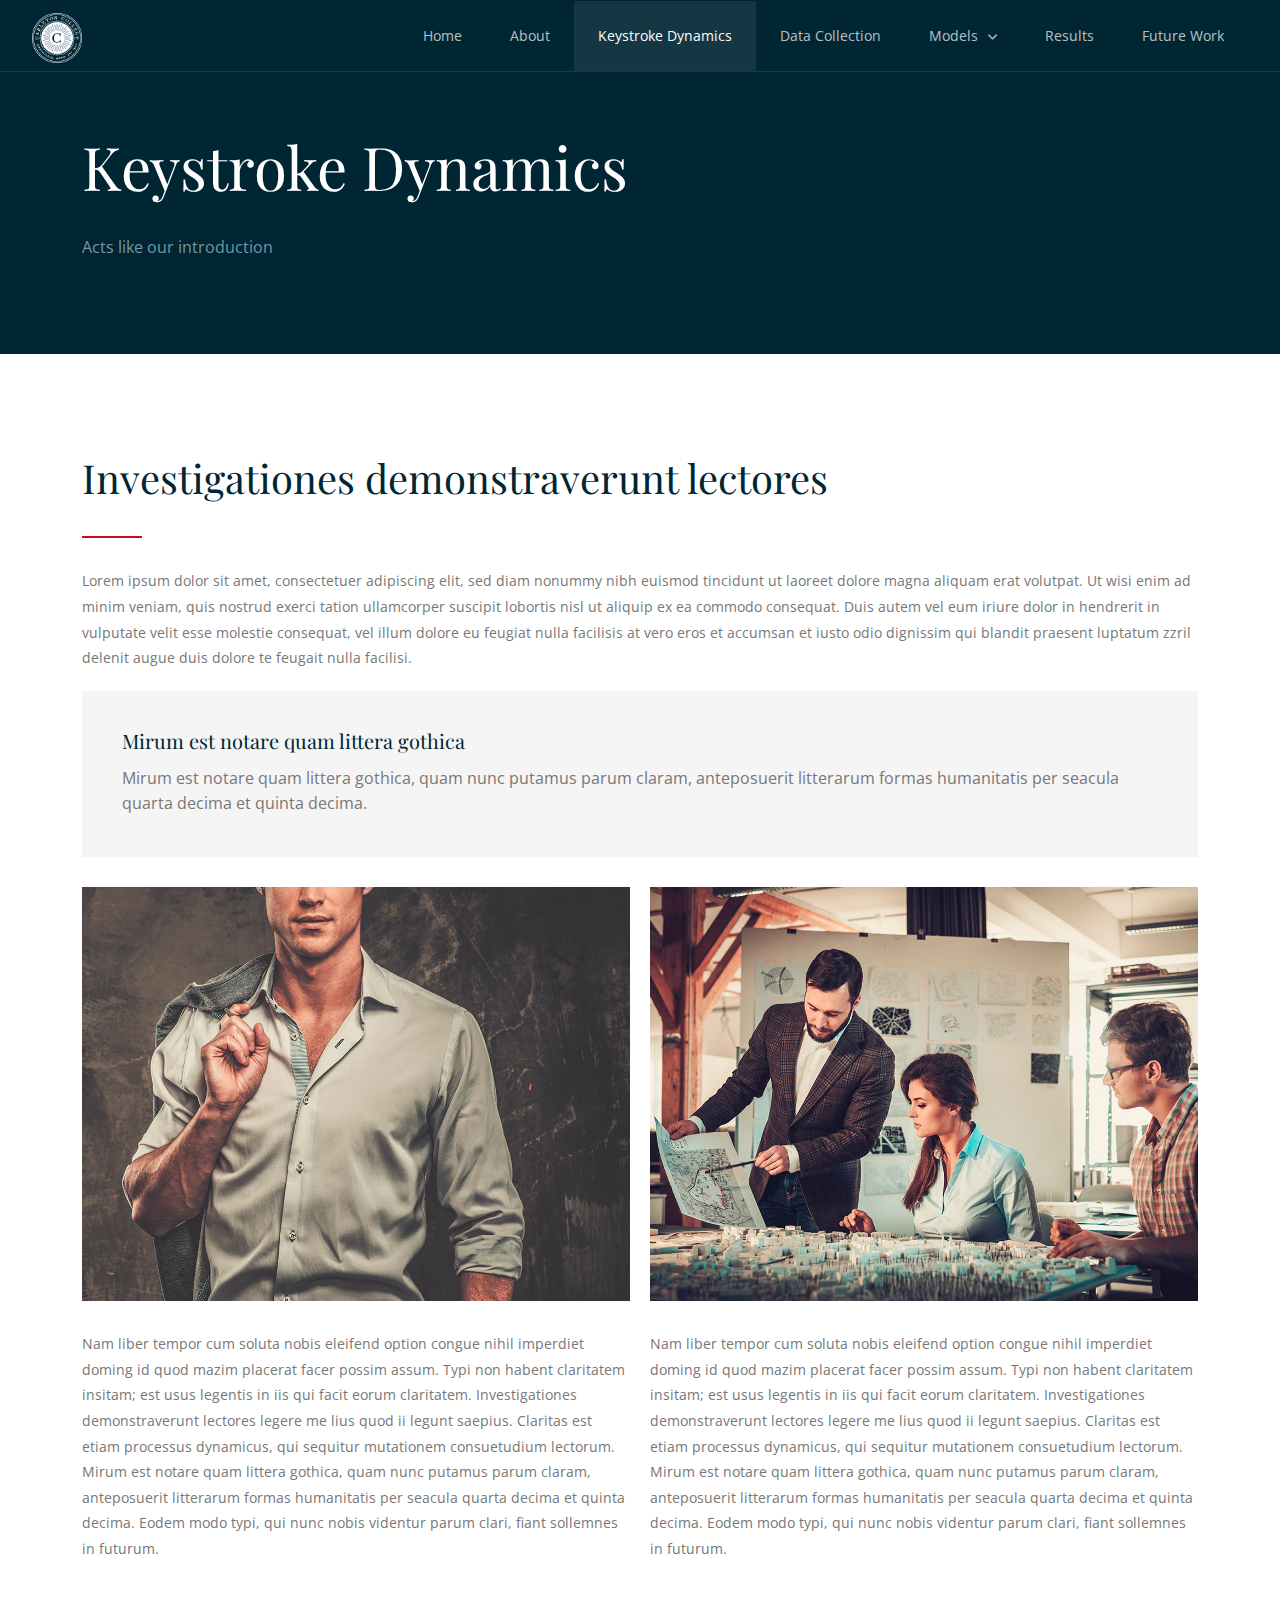
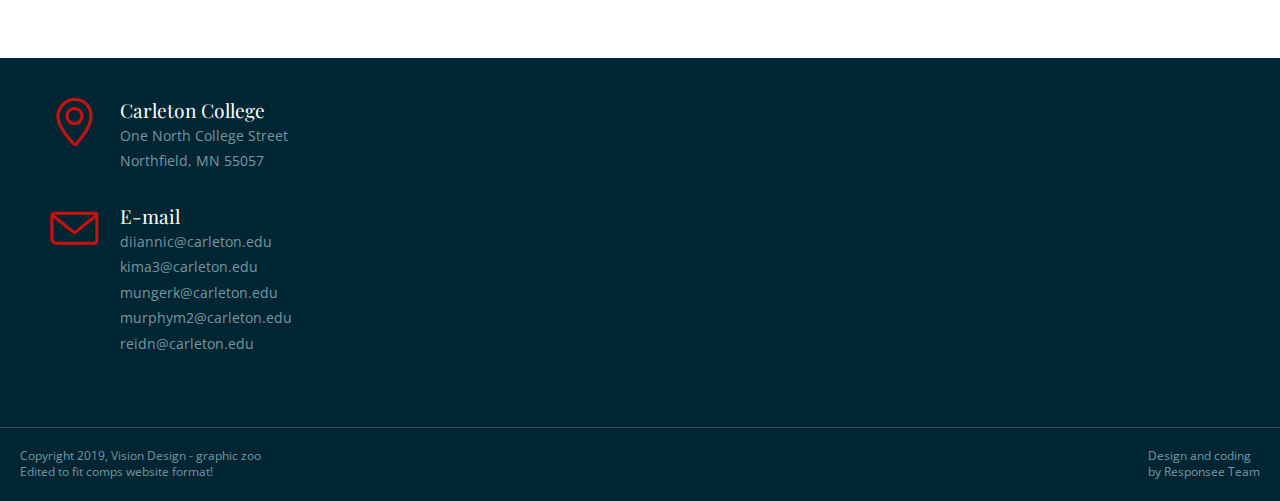
==== 0keystrokes.html @ 5e407e77 "fixed link color" ====
<!DOCTYPE html>
<html lang="en-US">
  <head>
    <meta charset="UTF-8">
    <meta name="viewport" content="width=device-width, initial-scale=1.0" />
    <title>Keystroke Dynamics for Usable Passwords</title>
    <link rel="stylesheet" href="css/components.css">
    <link rel="stylesheet" href="css/icons.css">
    <link rel="stylesheet" href="css/responsee.css">
    <link rel="stylesheet" href="owl-carousel/owl.carousel.css">
    <link rel="stylesheet" href="owl-carousel/owl.theme.css">     
    <link rel="stylesheet" href="css/template-style.css">
    <link href='https://fonts.googleapis.com/css?family=Playfair+Display&subset=latin,latin-ext' rel='stylesheet' type='text/css'>
    <link href='https://fonts.googleapis.com/css?family=Open+Sans:400,300,700,800&subset=latin,latin-ext' rel='stylesheet' type='text/css'>
    <script type="text/javascript" src="js/jquery-1.8.3.min.js"></script>
    <script type="text/javascript" src="js/jquery-ui.min.js"></script>      
  </head>
  
  <body class="size-1140">
    <!-- HEADER -->
    <header role="banner" class="position-absolute">    
      <!-- Top Navigation -->
      <nav class="background-transparent background-transparent-hightlight full-width sticky">
        <div class="s-12 l-2">
          <a href="index.html" class="logo">
            <!-- Logo White Version -->
            <img class="logo-white" src="img/carleton.png" style="width:50px;height:50px;" alt="">
            <!-- Logo Dark Version -->
            <!-- <img class="logo-dark" src="img/logo-dark.png" alt=""> -->
          </a>
        </div>
        <div class="top-nav s-12 l-10">
          
          <ul class="right chevron">
            <li><a href="index.html">Home</a></li>
            <li><a href="about.html">About</a></li>
            <li><a href="0keystrokes.html">Keystroke Dynamics</a></li>
            <li><a href="1data.html">Data Collection</a></li>
            <li><a>Models</a>
              <ul>
                <li><a href="2model.html">What is a model?</a></li>
                <li><a href="2stats.html">Statistical Models</a></li>
                <li><a href="3network.html">Neural Network Model</a></li>
              </ul>
            </li>
            <li><a href="4results.html">Results</a></li>
            <li><a href="5future.html">Future Work</a></li>
            <!-- <li><a href="gallery.html">Gallery</a></li> -->
            <!-- <li><a href="contact.html">Contact</a></li> -->
          </ul>
        </div>
      </nav>
    </header>
    
    <!-- MAIN -->
    <main role="main">
      <!-- Content -->
      <article>
        <header class="section background-dark">
          <div class="line">        
            <h1 class="text-white margin-top-bottom-40 text-size-60 text-line-height-1">Keystroke Dynamics</h1>
            <p class="margin-bottom-0 text-size-16">Acts like our introduction</p>
          </div>  
        </header>
        <div class="section background-white"> 
          <div class="line">  
            <h2 class="text-size-40 margin-bottom-30">Investigationes demonstraverunt lectores</h2>
            <hr class="break-small background-primary margin-bottom-30">
            <p>
            Lorem ipsum dolor sit amet, consectetuer adipiscing elit, sed diam nonummy nibh euismod tincidunt ut laoreet dolore magna aliquam erat volutpat. 
            Ut wisi enim ad minim veniam, quis nostrud exerci tation ullamcorper suscipit lobortis nisl ut aliquip ex ea commodo consequat. 
            Duis autem vel eum iriure dolor in hendrerit in vulputate velit esse molestie consequat, vel illum dolore eu feugiat nulla facilisis at vero eros 
            et accumsan et iusto odio dignissim qui blandit praesent luptatum zzril delenit augue duis dolore te feugait nulla facilisi.
            </p> 
            <blockquote class="margin-top-bottom-20">
              <h3 class="text-size-20 text-line-height-1 margin-bottom-15">Mirum est notare quam littera gothica</h3>
              Mirum est notare quam littera gothica, quam nunc putamus parum claram, anteposuerit litterarum formas humanitatis per seacula quarta decima et quinta decima.
            </blockquote>
            
            <div class="line margin-top-30">
              <div class="margin">
                <div class="s-12 m-6 l-6">
                  <img src="img/img-01.jpg" alt="">
                  <p class="margin-top-30">
                  Nam liber tempor cum soluta nobis eleifend option congue nihil imperdiet doming id quod mazim placerat facer possim assum. Typi non habent claritatem insitam; 
                  est usus legentis in iis qui facit eorum claritatem. Investigationes demonstraverunt lectores legere me lius quod ii legunt saepius. 
                  Claritas est etiam processus dynamicus, qui sequitur mutationem consuetudium lectorum. Mirum est notare quam littera gothica, quam nunc 
                  putamus parum claram, anteposuerit litterarum formas humanitatis per seacula quarta decima et quinta decima. Eodem modo typi, qui nunc 
                  nobis videntur parum clari, fiant sollemnes in futurum.
                  </p>
                </div>
                <div class="s-12 m-6 l-6">
                  <img src="img/img-02.jpg" alt="">
                  <p class="margin-top-30">
                  Nam liber tempor cum soluta nobis eleifend option congue nihil imperdiet doming id quod mazim placerat facer possim assum. Typi non habent claritatem insitam; 
                  est usus legentis in iis qui facit eorum claritatem. Investigationes demonstraverunt lectores legere me lius quod ii legunt saepius. 
                  Claritas est etiam processus dynamicus, qui sequitur mutationem consuetudium lectorum. Mirum est notare quam littera gothica, quam nunc 
                  putamus parum claram, anteposuerit litterarum formas humanitatis per seacula quarta decima et quinta decima. Eodem modo typi, qui nunc 
                  nobis videntur parum clari, fiant sollemnes in futurum.
                  </p>
                </div>
              </div>
            </div>      
          </div>
        </div> 
      </article>
    </main>
    
   <!-- FOOTER -->
   <footer>
    <!-- Contact Us
    <div class="background-primary padding text-center">
      <p class="h1">Contact Us: 0800 787 787</p>                                                                        
    </div>
     -->
    <!-- Main Footer -->
    <section class="background-dark full-width">
      <!-- Map
      <div class="s-12 m-12 l-6 margin-m-bottom-2x">
        <div class="s-12 grayscale center">  	  
          <iframe src="https://www.google.com/maps/embed?pb=!1m14!1m12!1m3!1d1459734.5702753505!2d16.91089086619977!3d48.577103681657675!2m3!1f0!2f0!3f0!3m2!1i1024!2i768!4f13.1!5e0!3m2!1ssk!2ssk!4v1457640551761" width="100%" height="450" frameborder="0" style="border:0"></iframe>
        </div>
      </div> -->
      
      <!-- Collumn 2 -->
      <div class="s-12 m-12 l-6 margin-m-bottom-2x">
        <div class="padding-2x">
          <div class="line">              
            <div class="float-left">
                <i class="icon-sli-location-pin text-primary icon3x"></i>
              </div>
              <div class="margin-left-70 margin-bottom-30">
                <h3 class="margin-bottom-0">Carleton College</h3>
                <p>One North College Street<br>
                  Northfield, MN 55057
                </p>               
              </div>
              <div class="float-left">
                <i class="icon-sli-envelope text-primary icon3x"></i>
              </div>
              <div class="margin-left-70 margin-bottom-30">
                <h3 class="margin-bottom-0">E-mail</h3>
                <p>diiannic@carleton.edu<br>
                   kima3@carleton.edu<br>
                   mungerk@carleton.edu<br>
                   murphym2@carleton.edu<br>
                   reidn@carleton.edu
                </p>              
              </div>
              <!-- <div class="float-left">
                <i class="icon-sli-phone text-primary icon3x"></i>
              </div> -->
              <!-- <div class="margin-left-70">
                <h3 class="margin-bottom-0">Phone Numbers</h3>
                <p>0800 4521 800 50<br>
                   0450 5896 625 16<br>
                   0798 6546 465 15
                </p>             
              </div> -->
          </div>
        </div>
      </div>  
    </section>
    <hr class="break margin-top-bottom-0" style="border-color: rgba(0, 38, 51, 0.80);">
    
  <!-- Bottom Footer -->
  <section class="padding background-dark full-width">
    <div class="s-12 l-6">
      <p class="text-size-12">Copyright 2019, Vision Design - graphic zoo <br> Edited to fit comps website format!</p>
      <!-- <p class="text-size-12">All images have been purchased from Bigstock. Do not use the images in your website.</p> -->
    </div>
    <div class="s-12 l-6">
      <a class="right text-size-12" href="http://www.myresponsee.com" title="Responsee - lightweight responsive framework">Design and coding<br> by Responsee Team</a>
    </div>
  </section>
</footer>
<script type="text/javascript" src="js/responsee.js"></script>
<script type="text/javascript" src="owl-carousel/owl.carousel.js"></script>
<script type="text/javascript" src="js/template-scripts.js"></script>
</body>
</html>
---- css/components.css ----
/*
 * Components CSS - v7 - 2020-09-30
 * https://www.myresponsee.com
 * Copyright 2020, Vision Design - graphic zoo
 * Free to use under the MIT license.
 * 
 * Components CSS includes Tabs, Custom forms, Tooltips, Buttons, Timelines, Modals, Accordions
*/
/* Tabs */
.tab-item {
  background: none repeat scroll 0 0 #fff;
  display: none;
  padding: 1.25rem 0;
}
.tab-item.tab-active {
  display: block;
}
.tab-content > .tab-label {
  display: none;
}
.tab-nav > .tab-label {
  float:left;
}
a.tab-label, a.tab-label:link, a.tab-label:visited, a.tab-label:hover {
  background: none repeat scroll 0 0 #262626;
  color: #fff;
  margin-right: 1px;
  padding: 0.625rem 1.25rem;
  transition: background 0.20s linear 0s;
  -o-transition: background 0.20s linear 0s;
  -ms-transition: background 0.20s linear 0s;
  -moz-transition: background 0.20s linear 0s;
  -webkit-transition: background 0.20s linear 0s;
}
a.tab-label:hover,a.tab-label.active-btn {
  background: none repeat scroll 0 0 #999;
}
.tab-label.active-btn {
  cursor: default;
}
.tab-content {
  text-align: left;
}
@media screen and (max-width:768px) {    
  .tab-nav > .tab-label {
    margin: 0.5px 0;
    width: 100%;
  }
}
/* Custom forms */
form.customform input, form.customform select, form.customform textarea, form.customform button {
 font-size:0.9rem;
 font-family:inherit;
 margin-bottom:1.25rem;
} 
form.customform input, form.customform select {height: 2.7rem;}
form.customform input, form.customform textarea, form.customform select { 
 background: none repeat scroll 0 0 #F5F5F5;
 transition: background 0.20s linear 0s;
 -o-transition: background 0.20s linear 0s;
 -ms-transition: background 0.20s linear 0s;
 -moz-transition: background 0.20s linear 0s;
 -webkit-transition: background 0.20s linear 0s;
}
form.customform input:hover, form.customform textarea:hover, form.customform select:hover, form.customform input:focus, form.customform textarea:focus, form.customform select:focus {background: none repeat scroll 0 0 #fff;}
form.customform input, form.customform textarea, form.customform select {
 background: none repeat scroll 0 0 #F5F5F5;
 border: 1px solid #E0E0E0;
 padding: 0.625rem;
 width: 100%;
}
form.customform input[type="file"] {
 border: 1px solid #E0E0E0;
 height: auto;
 max-height: 2.7rem;
 min-height: 2.7rem;
 padding: 0.4rem;
 width: 100%;
}
form.customform input[type="radio"], form.customform input[type="checkbox"] {
 margin-right: 0.625rem;
 width:auto;
 padding:0;
 height:auto;
}
form.customform option {padding: 0.625rem;}
form.customform select[multiple="multiple"] {height: auto;}
form.customform button {
 width: 100%;
 background: none repeat scroll 0 0 #152732;
 border: 0 none;
 color: #fff;
 height: 2.7rem;
 padding: 0.625rem;
 cursor:pointer;
 width: 100%;
 transition: background 0.20s linear 0s;
 -o-transition: background 0.20s linear 0s;
 -ms-transition: background 0.20s linear 0s;
 -moz-transition: background 0.20s linear 0s;
 -webkit-transition: background 0.20s linear 0s;
}
/* Tooltip */
a.tooltip-container,.tooltip-container {
  border-bottom:1px dotted;
  border-bottom-color: color;
  cursor: help;
  font-weight: 600;
}
a .tooltip-content,.tooltip-content {
  background: #152732 none repeat scroll 0 0;
  color: #fff!important;
  border-radius: 3px;
  display: none;
  font-size: 0.8rem;
  font-weight: normal;
  line-height: 1.3rem;
  margin-top: -1.25rem;
  max-width: 300px;
  padding: 0.625rem;
  position: absolute;
  z-index: 10;
}
.tooltip-content::after {
  border-left: 9px solid transparent;
  border-right: 9px solid transparent;
  border-top: 7px solid #152732;
  bottom: -5px;
  clear: both;
  content: "";
  height: 0;
  left: 50%;
  margin-left: -5px;
  position: absolute;
  width: 0;
}
a.tooltip-content.tooltip-bottom,.tooltip-content.tooltip-bottom {
  margin-top: 1.25rem;
}
.tooltip-content.tooltip-bottom::after {
  border-left: 9px solid transparent;
  border-right: 9px solid transparent;
  border-top: 0;
  border-bottom: 7px solid #152732;
  top: -5px;
}
/* Buttons */
.button,a.button,a.button:link,a.button:active,a.button:visited {
  background: #777 none repeat scroll 0 0;
  border: 0;
  color: #fff;
  cursor: pointer;
  display: inline-block;
  font-size: 0.85rem;
  padding: 0.825rem 1rem;
  text-align: center;
  transition: all 0.20s linear 0s;
  -o-transition: all 0.20s linear 0s;
  -ms-transition: all 0.20s linear 0s;
  -moz-transition: all 0.20s linear 0s;
  -webkit-transition: all 0.20s linear 0s;
}
.button.rounded-btn {
  border-radius: 4px;
}
.button.rounded-full-btn {
  border-radius: 100px;
}
.button:hover {
  box-shadow: 0 0 10px 100px rgba(255,255,255,0.15) inset;
  color: #fff;
}
.button.secondary-btn,a.button.secondary-btn,a.button.secondary-btn:link,a.button.secondary-btn:active,a.button.secondary-btn:visited {
  background: #444 none repeat scroll 0 0;
}
.button.cancel-btn,a.button.cancel-btn,a.button.cancel-btn:link,a.button.cancel-btn:active,a.button.cancel-btn:visited {
  background: #dc003a none repeat scroll 0 0;
}
.button.submit-btn,a.button.submit-btn,a.button.submit-btn:link,a.button.submit-btn:active,a.button.submit-btn:visited {
  background: #b4bf04 none repeat scroll 0 0;
}
.button.reload-btn,a.button.reload-btn,a.button.reload-btn:link,a.button.reload-btn:active,a.button.reload-btn:visited {
  background: #ff9800 none repeat scroll 0 0;
}
.button.disabled-btn {
  cursor: not-allowed!important;
  opacity: 0.2;
}
.button i {
  background: rgba(0, 0, 0, 0.1) none repeat scroll 0 0;
  border-radius: 27px;
  color: #fff!important;
  display: inline-block;
  font-size: 0.8rem;
  height: 27px;
  line-height: 27px;
  margin-right: 5px;
  width: 27px;
  transition: all 0.20s linear 0s;
  -o-transition: all 0.20s linear 0s;
  -ms-transition: all 0.20s linear 0s;
  -moz-transition: all 0.20s linear 0s;
  -webkit-transition: all 0.20s linear 0s;
}
.button:hover > i {
  background: rgba(0, 0, 0, 0.06) none repeat scroll 0 0;
}
.grid .button {
  width: 100%;
}
/* Allison's repo button*/
input[type=submit] {
  padding: 7px 15px; 
  background: #e0e0e0;
  color: black;
  border: 0 none;
  cursor: pointer;
  -webkit-border-radius: 10px;
  border-radius: 5px; 
  font-size: 1.2rem;
  font-family: inherit;
}
/* Accordion */
.accordion-title { 
  font-size: 1.1rem;
  padding: 15px;
  cursor: pointer;
  transition: background 0.2s;
  margin: 5px 0;
  border-radius: 3px;
  font-size: 1.2rem;
  color: #152732;
  background: #eee;
}
.accordion-content {
  display: none;
  padding: 15px;
  border: 1px solid #eee;
}
.accordion-title::before {
  content: "\f005";
  font-family: "mfg";
  margin-right: 10px;
  font-size: 12px;
  width: 17px;
  height: 17px;
  line-height: 15px;
  text-align: center;
  border-radius: 17px;
  display: inline-block;
  color: #fff;
  position: relative;
  top: -1px;
  border: 2px solid #fff;
  transform: rotate(0deg);
  transition:all 0.2s ease-in-out;
  -moz-transition:all 0.2s ease-in-out;
  -webkit-transition:all 0.2s ease-in-out;
}
.active-accordion-section > .accordion-title::before {
  transform: rotate(180deg);
}
/* Modal */
.modal {
  display: none;
  margin-top: -100%;    
  background: #fff;
  padding: 20px;
  height: auto;
  position: absolute;
  z-index: 2;
  transition:all 0.3s ease-in-out;
  -moz-transition:all 0.3s ease-in-out;
  -webkit-transition:all 0.3s ease-in-out;
}
.modal.active-modal {
  margin-top: 0;
  width: 100%;
}
.modal-content {
  position: relative;
  width: 100%;
  max-width: 1140px;
  margin: 0 auto;
  clear: left;
  overflow-x: hidden;
  height: 100%;
  overflow-y: auto;
}
.modal-content::after {
  clear:both;
  content: ".";
  display:block;
  height:0;
  line-height:0;
  overflow:hidden;
  visibility:hidden;
}
.modal-wrap {
  background: rgba(0,0,0,0.6);
  position: fixed;
  top: 0;
  bottom: 0;
  left: 0;
  right: 0;
  padding: 20px;  
  z-index: 1000;
}
body.modal-active {
  overflow: hidden !important;
}
.modal-close-button, .modal-button  {
  cursor: pointer;
}
.modal-close {
  position: fixed;
  cursor: pointer;
  top: 0;
  bottom: 0;
  left: 0;
  right: 0;
  z-index: 1;
}
.modal-close-icon i {
  color: #ccc;
  font-size: 17px;
}
.modal-close-icon {
  position: absolute;
  right: 10px;
  top: 6px;
  cursor: pointer;
}
/* Timeline */
.timeline-container {
  width: 100%;
  margin: 0 auto;
  position: relative;
  padding: 20px 0;
}
.timeline-container::before {
  content: '';
  position: absolute;
  top: 0;
  left: 18px;
  height: 100%;
  width: 4px;
  background: #eeeeee;
}
@media only screen and (min-width: 1170px) {
  .timeline-container::before {
    left: 50%;
    margin-left: -2px;
  }
}
.timeline-block {
  position: relative;
  margin: 2rem 0;
  clear: both;
}
.timeline-block:after {
  clear:both;
  content: ".";
  display:block;
  height:0;
  line-height:0;
  overflow:hidden;
  visibility:hidden;
}
.timeline-block:first-child {
  margin-top: 0;
}
.timeline-block:last-child {
  margin-bottom: 0;
}
@media only screen and (min-width: 1170px) {
  .timeline-block {
    margin: 4em 0;
  }
  .timeline-block:first-child {
    margin-top: 0;
  }
  .timeline-block:last-child {
    margin-bottom: 0;
  }
}
.timeline-icon {
  background: #B4BF04;	
  position: absolute;
  top: 0;
  left: 0;
  width: 40px;
  height: 40px;
  border-radius: 50%;
  line-height: 40px;
  text-align: center;
}
.timeline-icon i {
  color: #fff;
  font-size: 1rem;
}
@media only screen and (min-width: 1141px) {
  .timeline-icon {
    width: 60px;
    height: 60px;
    left: 50%;
    margin-left: -30px;
    line-height: 60px;
  }
  .timeline-icon i {
    font-size: 2rem;
  }
}
.timeline-content {
  position: relative;
  margin-left: 60px;
  background: #f5f5f5;
  border-radius: 0.25rem;
  padding: 1em;
  text-align: left;
}
.timeline-content:after {
  content: "";
  display: table;
  clear: both;
}
.timeline-content .timeline-date {
  display: inline-block;
  float: left;
  font-size: 1.5rem;
  color: #333;
}
.timeline-content::before {
  content: '';
  position: absolute;
  top: 16px;
  right: 100%;
  height: 0;
  width: 0;
  border: 11px solid transparent;
  border-right: 11px solid #f5f5f5;
}
.timeline-icon img {
  top: 0px;
  min-height: 100%;
  min-width: 100%;
  width: auto;
}
.timeline-icon {
  overflow: hidden;
}
@media only screen and (min-width: 1141px) {
  .timeline-content {
    margin-left: 0;
    padding: 15px;
    width: 45%;
    text-align: right;
  }
  .timeline-content .timeline-date {
    position: absolute;
    width: 100%;
    left: 121%;
    top: 0;
    text-align: left;
  }
  .timeline-content::before {
    left: 100%;
    border-left: 11px solid #f5f5f5;
    border-right: 0;
  }
  .timeline-block:nth-child(even) .timeline-content {
    float: right;
    text-align: left;
  }
  .timeline-block:nth-child(even) .timeline-content::before {
    top: 24px;
    left: auto;
    right: 100%;
    border-color: transparent;   
    border-right: 11px solid #f5f5f5;
  }
  .timeline-block:nth-child(even) .timeline-content .timeline-date {
    left: auto;
    right: 121%;
    text-align: right;
  } 
}/*
 * Components CSS - v7 - 2020-09-30
 * https://www.myresponsee.com
 * Copyright 2020, Vision Design - graphic zoo
 * Free to use under the MIT license.
 * 
 * Components CSS includes Tabs, Custom forms, Tooltips, Buttons, Timelines, Modals, Accordions
*/
/* Tabs */
.tab-item {
  background: none repeat scroll 0 0 #fff;
  display: none;
  padding: 1.25rem 0;
}
.tab-item.tab-active {
  display: block;
}
.tab-content > .tab-label {
  display: none;
}
.tab-nav > .tab-label {
  float:left;
}
a.tab-label, a.tab-label:link, a.tab-label:visited, a.tab-label:hover {
  background: none repeat scroll 0 0 #262626;
  color: #fff;
  margin-right: 1px;
  padding: 0.625rem 1.25rem;
  transition: background 0.20s linear 0s;
  -o-transition: background 0.20s linear 0s;
  -ms-transition: background 0.20s linear 0s;
  -moz-transition: background 0.20s linear 0s;
  -webkit-transition: background 0.20s linear 0s;
}
a.tab-label:hover,a.tab-label.active-btn {
  background: none repeat scroll 0 0 #999;
}
.tab-label.active-btn {
  cursor: default;
}
.tab-content {
  text-align: left;
}
@media screen and (max-width:768px) {    
  .tab-nav > .tab-label {
    margin: 0.5px 0;
    width: 100%;
  }
}
/* Custom forms */
form.customform input, form.customform select, form.customform textarea, form.customform button {
 font-size:0.9rem;
 font-family:inherit;
 margin-bottom:1.25rem;
} 
form.customform input, form.customform select {height: 2.7rem;}
form.customform input, form.customform textarea, form.customform select { 
 background: none repeat scroll 0 0 #F5F5F5;
 transition: background 0.20s linear 0s;
 -o-transition: background 0.20s linear 0s;
 -ms-transition: background 0.20s linear 0s;
 -moz-transition: background 0.20s linear 0s;
 -webkit-transition: background 0.20s linear 0s;
}
form.customform input:hover, form.customform textarea:hover, form.customform select:hover, form.customform input:focus, form.customform textarea:focus, form.customform select:focus {background: none repeat scroll 0 0 #fff;}
form.customform input, form.customform textarea, form.customform select {
 background: none repeat scroll 0 0 #F5F5F5;
 border: 1px solid #E0E0E0;
 padding: 0.625rem;
 width: 100%;
}
form.customform input[type="file"] {
 border: 1px solid #E0E0E0;
 height: auto;
 max-height: 2.7rem;
 min-height: 2.7rem;
 padding: 0.4rem;
 width: 100%;
}
form.customform input[type="radio"], form.customform input[type="checkbox"] {
 margin-right: 0.625rem;
 width:auto;
 padding:0;
 height:auto;
}
form.customform option {padding: 0.625rem;}
form.customform select[multiple="multiple"] {height: auto;}
form.customform button {
 width: 100%;
 background: none repeat scroll 0 0 #152732;
 border: 0 none;
 color: #fff;
 height: 2.7rem;
 padding: 0.625rem;
 cursor:pointer;
 width: 100%;
 transition: background 0.20s linear 0s;
 -o-transition: background 0.20s linear 0s;
 -ms-transition: background 0.20s linear 0s;
 -moz-transition: background 0.20s linear 0s;
 -webkit-transition: background 0.20s linear 0s;
}
/* Tooltip */
a.tooltip-container,.tooltip-container {
  border-bottom:1px dotted;
  border-bottom-color: color;
  cursor: help;
  font-weight: 600;
}
a .tooltip-content,.tooltip-content {
  background: #152732 none repeat scroll 0 0;
  color: #fff!important;
  border-radius: 3px;
  display: none;
  font-size: 0.8rem;
  font-weight: normal;
  line-height: 1.3rem;
  margin-top: -1.25rem;
  max-width: 300px;
  padding: 0.625rem;
  position: absolute;
  z-index: 10;
}
.tooltip-content::after {
  border-left: 9px solid transparent;
  border-right: 9px solid transparent;
  border-top: 7px solid #152732;
  bottom: -5px;
  clear: both;
  content: "";
  height: 0;
  left: 50%;
  margin-left: -5px;
  position: absolute;
  width: 0;
}
a.tooltip-content.tooltip-bottom,.tooltip-content.tooltip-bottom {
  margin-top: 1.25rem;
}
.tooltip-content.tooltip-bottom::after {
  border-left: 9px solid transparent;
  border-right: 9px solid transparent;
  border-top: 0;
  border-bottom: 7px solid #152732;
  top: -5px;
}
/* Buttons */
.button,a.button,a.button:link,a.button:active,a.button:visited {
  background: #777 none repeat scroll 0 0;
  border: 0;
  color: #fff;
  cursor: pointer;
  display: inline-block;
  font-size: 0.85rem;
  padding: 0.825rem 1rem;
  text-align: center;
  transition: all 0.20s linear 0s;
  -o-transition: all 0.20s linear 0s;
  -ms-transition: all 0.20s linear 0s;
  -moz-transition: all 0.20s linear 0s;
  -webkit-transition: all 0.20s linear 0s;
}
.button.rounded-btn {
  border-radius: 4px;
}
.button.rounded-full-btn {
  border-radius: 100px;
}
.button:hover {box-shadow: 0 0 10px 100px rgba(255,255,255,0.15) inset;}
.button.secondary-btn,a.button.secondary-btn,a.button.secondary-btn:link,a.button.secondary-btn:active,a.button.secondary-btn:visited {
  background: #444 none repeat scroll 0 0;
}
.button.cancel-btn,a.button.cancel-btn,a.button.cancel-btn:link,a.button.cancel-btn:active,a.button.cancel-btn:visited {
  background: #dc003a none repeat scroll 0 0;
}
.button.submit-btn,a.button.submit-btn,a.button.submit-btn:link,a.button.submit-btn:active,a.button.submit-btn:visited {
  background: #b4bf04 none repeat scroll 0 0;
}
.button.reload-btn,a.button.reload-btn,a.button.reload-btn:link,a.button.reload-btn:active,a.button.reload-btn:visited {
  background: #ff9800 none repeat scroll 0 0;
}
.button.disabled-btn {
  cursor: not-allowed!important;
  opacity: 0.2;
}
.button i {
  background: rgba(0, 0, 0, 0.1) none repeat scroll 0 0;
  border-radius: 27px;
  color: #fff!important;
  display: inline-block;
  font-size: 0.8rem;
  height: 27px;
  line-height: 27px;
  margin-right: 5px;
  width: 27px;
  transition: all 0.20s linear 0s;
  -o-transition: all 0.20s linear 0s;
  -ms-transition: all 0.20s linear 0s;
  -moz-transition: all 0.20s linear 0s;
  -webkit-transition: all 0.20s linear 0s;
}
.button:hover > i {
  background: rgba(0, 0, 0, 0.06) none repeat scroll 0 0;
}
.grid .button {
  width: 100%;
}
/* Accordion */
.accordion-title { 
  font-size: 1.1rem;
  padding: 15px;
  cursor: pointer;
  transition: background 0.2s;
  margin: 5px 0;
  border-radius: 3px;
  font-size: 1.2rem;
  color: #152732;
  background: #eee;
}
.accordion-content {
  display: none;
  padding: 15px;
  border: 1px solid #eee;
}
.accordion-title::before {
  content: "\f005";
  font-family: "mfg";
  margin-right: 10px;
  font-size: 12px;
  width: 17px;
  height: 17px;
  line-height: 15px;
  text-align: center;
  border-radius: 17px;
  display: inline-block;
  color: #fff;
  position: relative;
  top: -1px;
  border: 2px solid #fff;
  transform: rotate(0deg);
  transition:all 0.2s ease-in-out;
  -moz-transition:all 0.2s ease-in-out;
  -webkit-transition:all 0.2s ease-in-out;
}
.active-accordion-section > .accordion-title::before {
  transform: rotate(180deg);
}


/* Modal */
.modal {
  display: none;
  margin-top: -100%;    
  background: #fff;
  padding: 20px;
  height: auto;
  position: absolute;
  z-index: 2;
  transition:all 0.3s ease-in-out;
  -moz-transition:all 0.3s ease-in-out;
  -webkit-transition:all 0.3s ease-in-out;
}
.modal.active-modal {
    margin-top: 0;
}
.modal-content {
  position: relative;
  width: 100%;
  max-width: 1140px;
  margin: 0 auto;
  clear: left;
  overflow-x: hidden;
  height: 100%;
  overflow-y: auto;
}
.modal-content::after {
  clear:both;
  content: ".";
  display:block;
  height:0;
  line-height:0;
  overflow:hidden;
  visibility:hidden;
}
.modal-wrap {
  background: rgba(0,0,0,0.6);
  position: fixed;
  top: 0;
  bottom: 0;
  left: 0;
  right: 0;
  padding: 20px;  
  z-index: 1000;
}
body.modal-active {
  overflow: hidden !important;
}
.modal-close-button, .modal-button  {
  cursor: pointer;
}
.modal-close {
  position: fixed;
  cursor: pointer;
  top: 0;
  bottom: 0;
  left: 0;
  right: 0;
  z-index: 1;
}
.modal-close-icon i {
  color: #ccc;
  font-size: 17px;
}
.modal-close-icon {
  position: absolute;
  right: 10px;
  top: 6px;
  cursor: pointer;
}
/* Timeline */
.timeline-container {
  width: 100%;
  margin: 0 auto;
  position: relative;
  padding: 20px 0;
}
.timeline-container::before {
  content: '';
  position: absolute;
  top: 0;
  left: 18px;
  height: 100%;
  width: 4px;
  background: #eeeeee;
}
@media only screen and (min-width: 1170px) {
  .timeline-container::before {
    left: 50%;
    margin-left: -2px;
  }
}
.timeline-block {
  position: relative;
  margin: 2rem 0;
  clear: both;
}
.timeline-block:after {
  clear:both;
  content: ".";
  display:block;
  height:0;
  line-height:0;
  overflow:hidden;
  visibility:hidden;
}
.timeline-block:first-child {
  margin-top: 0;
}
.timeline-block:last-child {
  margin-bottom: 0;
}
@media only screen and (min-width: 1170px) {
  .timeline-block {
    margin: 4em 0;
  }
  .timeline-block:first-child {
    margin-top: 0;
  }
  .timeline-block:last-child {
    margin-bottom: 0;
  }
}
.timeline-icon {
  background: #B4BF04;	
  position: absolute;
  top: 0;
  left: 0;
  width: 40px;
  height: 40px;
  border-radius: 50%;
  line-height: 40px;
  text-align: center;
}
.timeline-icon i {
  color: #fff;
  font-size: 1rem;
}
@media only screen and (min-width: 1141px) {
  .timeline-icon {
    width: 60px;
    height: 60px;
    left: 50%;
    margin-left: -30px;
    line-height: 60px;
  }
  .timeline-icon i {
    font-size: 2rem;
  }
}
.timeline-content {
  position: relative;
  margin-left: 60px;
  background: #f5f5f5;
  border-radius: 0.25rem;
  padding: 1em;
  text-align: left;
}
.timeline-content:after {
  content: "";
  display: table;
  clear: both;
}
.timeline-content .timeline-date {
  display: inline-block;
}
.timeline-content .timeline-date {
  float: left;
  font-size: 1.5rem;
  color: #B4BF04;
}
.timeline-content::before {
  content: '';
  position: absolute;
  top: 16px;
  right: 100%;
  height: 0;
  width: 0;
  border: 11px solid transparent;
  border-right: 11px solid #f5f5f5;
}
.timeline-icon img {
  top: 0px;
  min-height: 100%;
  min-width: 100%;
  width: auto;
}
.timeline-icon {
  overflow: hidden;
}
@media only screen and (min-width: 1141px) {
  .timeline-content {
    margin-left: 0;
    padding: 15px;
    width: 45%;
    text-align: right;
  }
  .timeline-content .timeline-date {
    position: absolute;
    width: 100%;
    left: 121%;
    top: 0;
    text-align: left;
  }
  .timeline-content::before {
    left: 100%;
    border-left: 11px solid #f5f5f5;
    border-right: 0;
  }
  .timeline-block:nth-child(even) .timeline-content {
    float: right;
    text-align: left;
  }
  .timeline-block:nth-child(even) .timeline-content::before {
    top: 24px;
    left: auto;
    right: 100%;
    border-color: transparent;   
    border-right: 11px solid #f5f5f5;
  }
  .timeline-block:nth-child(even) .timeline-content .timeline-date {
    left: auto;
    right: 121%;
    text-align: right;
  } 
}
---- css/icons.css ----
/* Icon font - MFG labs */
@font-face {
  font-family: 'mfg';
    src: url('../font/mfglabsiconset-webfont.eot');
    src: url('../font/mfglabsiconset-webfont.svg#mfg_labs_iconsetregular') format('svg'),
   		   url('../font/mfglabsiconset-webfont.eot?#iefix') format('embedded-opentype'),
         url('../font/mfglabsiconset-webfont.woff') format('woff'),
         url('../font/mfglabsiconset-webfont.ttf') format('truetype');
    font-weight: normal;
    font-style: normal;
}

.icon-cloud,
.icon-at,
.icon-plus,
.icon-minus,
.icon-arrow_up,
.icon-arrow_down,
.icon-arrow_right,
.icon-arrow_left,
.icon-chevron_down,
.icon-chevron_up,
.icon-chevron_right,
.icon-chevron_left,
.icon-reorder,
.icon-list,
.icon-reorder_square,
.icon-reorder_square_line,
.icon-coverflow,
.icon-coverflow_line,
.icon-pause,
.icon-play,
.icon-step_forward,
.icon-step_backward,
.icon-fast_forward,
.icon-fast_backward,
.icon-cloud_upload,
.icon-cloud_download,
.icon-data_science,
.icon-data_science_black,
.icon-globe,
.icon-globe_black,
.icon-math_ico,
.icon-math,
.icon-math_black,
.icon-paperplane_ico,
.icon-paperplane,
.icon-paperplane_black,
.icon-color_balance,
.icon-star,
.icon-star_half,
.icon-star_empty,
.icon-star_half_empty,
.icon-reload,
.icon-heart,
.icon-heart_broken,
.icon-hashtag,
.icon-reply,
.icon-retweet,
.icon-signin,
.icon-signout,
.icon-download,
.icon-upload,
.icon-placepin,
.icon-display_screen,
.icon-tablet,
.icon-smartphone,
.icon-connected_object,
.icon-lock,
.icon-unlock,
.icon-camera,
.icon-isight,
.icon-video_camera,
.icon-random,
.icon-message,
.icon-discussion,
.icon-calendar,
.icon-ringbell,
.icon-movie,
.icon-mail,
.icon-pen,
.icon-settings,
.icon-measure,
.icon-vector,
.icon-vector_pen,
.icon-mute_on,
.icon-mute_off,
.icon-home,
.icon-sheet,
.icon-arrow_big_right,
.icon-arrow_big_left,
.icon-arrow_big_down,
.icon-arrow_big_up,
.icon-dribbble_circle,
.icon-dribbble,
.icon-facebook_circle,
.icon-facebook,
.icon-git_circle_alt,
.icon-git_circle,
.icon-git,
.icon-octopus,
.icon-twitter_circle,
.icon-twitter,
.icon-google_plus_circle,
.icon-google_plus,
.icon-linked_in_circle,
.icon-linked_in,
.icon-instagram,
.icon-instagram_circle,
.icon-mfg_icon,
.icon-xing,
.icon-xing_circle,
.icon-mfg_icon_circle,
.icon-user,
.icon-user_male,
.icon-user_female,
.icon-users,
.icon-file_open,
.icon-file_close,
.icon-file_alt,
.icon-file_close_alt,
.icon-attachment,
.icon-check,
.icon-cross_mark,
.icon-cancel_circle,
.icon-check_circle,
.icon-magnifying,
.icon-inbox,
.icon-clock,
.icon-stopwatch,
.icon-hourglass,
.icon-trophy,
.icon-unlock_alt,
.icon-lock_alt,
.icon-arrow_doubled_right,
.icon-arrow_doubled_left,
.icon-arrow_doubled_down,
.icon-arrow_doubled_up,
.icon-link,
.icon-warning,
.icon-warning_alt,
.icon-magnifying_plus,
.icon-magnifying_minus,
.icon-white_question,
.icon-black_question,
.icon-stop,
.icon-share,
.icon-eye,
.icon-trash_can,
.icon-hard_drive,
.icon-information_black,
.icon-information_white,
.icon-printer,
.icon-letter,
.icon-soundcloud,
.icon-soundcloud_circle,
.icon-anchor,
.icon-female_sign,
.icon-male_sign,
.icon-joystick,
.icon-high_voltage,
.icon-fire,
.icon-newspaper,
.icon-chart,
.icon-spread,
.icon-spinner_1,
.icon-spinner_2,
.icon-chart_alt,
.icon-label,
.icon-brush,
.icon-refresh,
.icon-node,
.icon-node_2,
.icon-node_3,
.icon-link_2_nodes,
.icon-link_3_nodes,
.icon-link_loop_nodes,
.icon-node_size,
.icon-node_color,
.icon-layout_directed,
.icon-layout_radial,
.icon-layout_hierarchical,
.icon-node_link_direction,
.icon-node_link_short_path,
.icon-node_cluster,
.icon-display_graph,
.icon-node_link_weight,
.icon-more_node_links,
.icon-node_shape,
.icon-node_icon,
.icon-node_text,
.icon-node_link_text,
.icon-node_link_color,
.icon-node_link_shape,
.icon-credit_card,
.icon-disconnect,
.icon-graph,
.icon-new_user {
  font-family: 'mfg';
  font-style: normal;
  font-variant: normal;
  font-weight: normal;
  color:#e3e3e3;
  speak: none; 
  text-transform: none;
  /* Better Font Rendering =========== */
  -webkit-font-smoothing: antialiased;
  -moz-osx-font-smoothing: grayscale;
}
.icon2x {font-size: 2rem;}
.icon3x {font-size: 3rem;}

.icon-cloud:before { content: "\2601"; }
.icon-at:before { content: "\0040"; }
.icon-plus:before { content: "\002B"; }
.icon-minus:before { content: "\2212"; }
.icon-arrow_up:before { content: "\2191"; }
.icon-arrow_down:before { content: "\2193"; }
.icon-arrow_right:before { content: "\2192"; }
.icon-arrow_left:before { content: "\2190"; }
.icon-chevron_down:before { content: "\f004"; }
.icon-chevron_up:before { content: "\f005"; }
.icon-chevron_right:before { content: "\f006"; }
.icon-chevron_left:before { content: "\f007"; }
.icon-reorder:before { content: "\f008"; }
.icon-list:before { content: "\f009"; }
.icon-reorder_square:before { content: "\f00a"; }
.icon-reorder_square_line:before { content: "\f00b"; }
.icon-coverflow:before { content: "\f00c"; }
.icon-coverflow_line:before { content: "\f00d"; }
.icon-pause:before { content: "\f00e"; }
.icon-play:before { content: "\f00f"; }
.icon-step_forward:before { content: "\f010"; }
.icon-step_backward:before { content: "\f011"; }
.icon-fast_forward:before { content: "\f012"; }
.icon-fast_backward:before { content: "\f013"; }
.icon-cloud_upload:before { content: "\f014"; }
.icon-cloud_download:before { content: "\f015"; }
.icon-data_science:before { content: "\f016"; }
.icon-data_science_black:before { content: "\f017"; }
.icon-globe:before { content: "\f018"; }
.icon-globe_black:before { content: "\f019"; }
.icon-math_ico:before { content: "\f01a"; }
.icon-math:before { content: "\f01b"; }
.icon-math_black:before { content: "\f01c"; }
.icon-paperplane_ico:before { content: "\f01d"; }
.icon-paperplane:before { content: "\f01e"; }
.icon-paperplane_black:before { content: "\f01f"; }
.icon-color_balance:before { content: "\f020"; }
.icon-star:before { content: "\2605"; }
.icon-star_half:before { content: "\f022"; }
.icon-star_empty:before { content: "\2606"; }
.icon-star_half_empty:before { content: "\f024"; }
.icon-reload:before { content: "\f025"; }
.icon-heart:before { content: "\2665"; }
.icon-heart_broken:before { content: "\f028"; }
.icon-hashtag:before { content: "\f029"; }
.icon-reply:before { content: "\f02a"; }
.icon-retweet:before { content: "\f02b"; }
.icon-signin:before { content: "\f02c"; }
.icon-signout:before { content: "\f02d"; }
.icon-download:before { content: "\f02e"; }
.icon-upload:before { content: "\f02f"; }
.icon-placepin:before { content: "\f031"; }
.icon-display_screen:before { content: "\f032"; }
.icon-tablet:before { content: "\f033"; }
.icon-smartphone:before { content: "\f034"; }
.icon-connected_object:before { content: "\f035"; }
.icon-lock:before { content: "\F512"; }
.icon-unlock:before { content: "\F513"; }
.icon-camera:before { content: "\F4F7"; }
.icon-isight:before { content: "\f039"; }
.icon-video_camera:before { content: "\f03a"; }
.icon-random:before { content: "\f03b"; }
.icon-message:before { content: "\F4AC"; }
.icon-discussion:before { content: "\f03d"; }
.icon-calendar:before { content: "\F4C5"; }
.icon-ringbell:before { content: "\f03f"; }
.icon-movie:before { content: "\f040"; }
.icon-mail:before { content: "\2709"; }
.icon-pen:before { content: "\270F"; }
.icon-settings:before { content: "\9881"; }
.icon-measure:before { content: "\f044"; }
.icon-vector:before { content: "\f045"; }
.icon-vector_pen:before { content: "\2712"; }
.icon-mute_on:before { content: "\f047"; }
.icon-mute_off:before { content: "\f048"; }
.icon-home:before { content: "\2302"; }
.icon-sheet:before { content: "\f04a"; }
.icon-arrow_big_right:before { content: "\21C9"; }
.icon-arrow_big_left:before { content: "\21C7"; }
.icon-arrow_big_down:before { content: "\21CA"; }
.icon-arrow_big_up:before { content: "\21C8"; }
.icon-dribbble_circle:before { content: "\f04f"; }
.icon-dribbble:before { content: "\f050"; }
.icon-facebook_circle:before { content: "\f051"; }
.icon-facebook:before { content: "\f052"; }
.icon-git_circle_alt:before { content: "\f053"; }
.icon-git_circle:before { content: "\f054"; }
.icon-git:before { content: "\f055"; }
.icon-octopus:before { content: "\f056"; }
.icon-twitter_circle:before { content: "\f057"; }
.icon-twitter:before { content: "\f058"; }
.icon-google_plus_circle:before { content: "\f059"; }
.icon-google_plus:before { content: "\f05a"; }
.icon-linked_in_circle:before { content: "\f05b"; }
.icon-linked_in:before { content: "\f05c"; }
.icon-instagram:before { content: "\f05d"; }
.icon-instagram_circle:before { content: "\f05e"; }
.icon-mfg_icon:before { content: "\f05f"; }
.icon-xing:before { content: "\F532"; }
.icon-xing_circle:before { content: "\F533"; }
.icon-mfg_icon_circle:before { content: "\f060"; }
.icon-user:before { content: "\f061"; }
.icon-user_male:before { content: "\f062"; }
.icon-user_female:before { content: "\f063"; }
.icon-users:before { content: "\f064"; }
.icon-file_open:before { content: "\F4C2"; }
.icon-file_close:before { content: "\f067"; }
.icon-file_alt:before { content: "\f068"; }
.icon-file_close_alt:before { content: "\f069"; }
.icon-attachment:before { content: "\f06a"; }
.icon-check:before { content: "\2713"; }
.icon-cross_mark:before { content: "\274C"; }
.icon-cancel_circle:before { content: "\F06E"; }
.icon-check_circle:before { content: "\f06d"; }
.icon-magnifying:before { content: "\F50D"; }
.icon-inbox:before { content: "\f070"; }
.icon-clock:before { content: "\23F2"; }
.icon-stopwatch:before { content: "\23F1"; }
.icon-hourglass:before { content: "\231B"; }
.icon-trophy:before { content: "\f074"; }
.icon-unlock_alt:before { content: "\F075"; }
.icon-lock_alt:before { content: "\F510"; }
.icon-arrow_doubled_right:before { content: "\21D2"; }
.icon-arrow_doubled_left:before { content: "\21D0"; }
.icon-arrow_doubled_down:before { content: "\21D3"; }
.icon-arrow_doubled_up:before { content: "\21D1"; }
.icon-link:before { content: "\f07B"; }
.icon-warning:before { content: "\2757"; }
.icon-warning_alt:before { content: "\2755"; }
.icon-magnifying_plus:before { content: "\f07E"; }
.icon-magnifying_minus:before { content: "\f07F"; }
.icon-white_question:before { content: "\2754"; }
.icon-black_question:before { content: "\2753"; }
.icon-stop:before { content: "\f080"; }
.icon-share:before { content: "\f081"; }
.icon-eye:before { content: "\f082"; }
.icon-trash_can:before { content: "\f083"; }
.icon-hard_drive:before { content: "\f084"; }
.icon-information_black:before { content: "\f085"; }
.icon-information_white:before { content: "\f086"; }
.icon-printer:before { content: "\f087"; }
.icon-letter:before { content: "\f088"; }
.icon-soundcloud:before { content: "\f089"; }
.icon-soundcloud_circle:before { content: "\f08A"; }
.icon-anchor:before { content: "\2693"; }
.icon-female_sign:before { content: "\2640"; }
.icon-male_sign:before { content: "\2642"; }
.icon-joystick:before { content: "\F514"; }
.icon-high_voltage:before { content: "\26A1"; }
.icon-fire:before { content: "\F525"; }
.icon-newspaper:before { content: "\F4F0"; }
.icon-chart:before { content: "\F526"; }
.icon-spread:before { content: "\F527"; }
.icon-spinner_1:before { content: "\F528"; }
.icon-spinner_2:before { content: "\F529"; }
.icon-chart_alt:before { content: "\F530"; }
.icon-label:before { content: "\F531"; }
.icon-brush:before { content: "\E000"; }
.icon-refresh:before { content: "\E001"; }
.icon-node:before { content: "\E002"; }
.icon-node_2:before { content: "\E003"; }
.icon-node_3:before { content: "\E004"; }
.icon-link_2_nodes:before { content: "\E005"; }
.icon-link_3_nodes:before { content: "\E006"; }
.icon-link_loop_nodes:before { content: "\E007"; }
.icon-node_size:before { content: "\E008"; }
.icon-node_color:before { content: "\E009"; }
.icon-layout_directed:before { content: "\E010"; }
.icon-layout_radial:before { content: "\E011"; }
.icon-layout_hierarchical:before { content: "\E012"; }
.icon-node_link_direction:before { content: "\E013"; }
.icon-node_link_short_path:before { content: "\E014"; }
.icon-node_cluster:before { content: "\E015"; }
.icon-display_graph:before { content: "\E016"; }
.icon-node_link_weight:before { content: "\E017"; }
.icon-more_node_links:before { content: "\E018"; }
.icon-node_shape:before { content: "\E00A"; }
.icon-node_icon:before { content: "\E00B"; }
.icon-node_text:before { content: "\E00C"; }
.icon-node_link_text:before { content: "\E00D"; }
.icon-node_link_color:before { content: "\E00E"; }
.icon-node_link_shape:before { content: "\E00F"; }
.icon-credit_card:before { content: "\F4B3"; }
.icon-disconnect:before { content: "\F534"; }
.icon-graph:before { content: "\F535"; }
.icon-new_user:before { content: "\F536"; }


/* Icon font - Simple Line Icons */
@font-face {
  font-family: 'sli';
  src: url('../font/Simple-Line-Icons.eot?v=2.2.2');
  src: url('../font/Simple-Line-Icons.eot?v=2.2.2#iefix') format('embedded-opentype'), url('../font/Simple-Line-Icons.ttf?v=2.2.2') format('truetype'), url('../font/Simple-Line-Icons.woff2?v=2.2.2') format('woff2'), url('../font/Simple-Line-Icons.woff?v=2.2.2') format('woff'), url('../font/Simple-Line-Icons.svg?v=2.2.2#simple-line-icons') format('svg');
  font-weight: normal;
  font-style: normal;
}

.icon-sli-user,
.icon-sli-people,
.icon-sli-user-female,
.icon-sli-user-follow,
.icon-sli-user-following,
.icon-sli-user-unfollow,
.icon-sli-login,
.icon-sli-logout,
.icon-sli-emotsmile,
.icon-sli-phone,
.icon-sli-call-end,
.icon-sli-call-in,
.icon-sli-call-out,
.icon-sli-map,
.icon-sli-location-pin,
.icon-sli-direction,
.icon-sli-directions,
.icon-sli-compass,
.icon-sli-layers,
.icon-sli-menu,
.icon-sli-list,
.icon-sli-options-vertical,
.icon-sli-options,
.icon-sli-arrow-down,
.icon-sli-arrow-left,
.icon-sli-arrow-right,
.icon-sli-arrow-up,
.icon-sli-arrow-up-circle,
.icon-sli-arrow-left-circle,
.icon-sli-arrow-right-circle,
.icon-sli-arrow-down-circle,
.icon-sli-check,
.icon-sli-clock,
.icon-sli-plus,
.icon-sli-minus,
.icon-sli-close,
.icon-sli-organization,
.icon-sli-trophy,
.icon-sli-screen-smartphone,
.icon-sli-screen-desktop,
.icon-sli-plane,
.icon-sli-notebook,
.icon-sli-mustache,
.icon-sli-mouse,
.icon-sli-magnet,
.icon-sli-energy,
.icon-sli-disc,
.icon-sli-cursor,
.icon-sli-cursor-move,
.icon-sli-crop,
.icon-sli-chemistry,
.icon-sli-speedometer,
.icon-sli-shield,
.icon-sli-screen-tablet,
.icon-sli-magic-wand,
.icon-sli-hourglass,
.icon-sli-graduation,
.icon-sli-ghost,
.icon-sli-game-controller,
.icon-sli-fire,
.icon-sli-eyeglass,
.icon-sli-envelope-open,
.icon-sli-envelope-letter,
.icon-sli-bell,
.icon-sli-badge,
.icon-sli-anchor,
.icon-sli-wallet,
.icon-sli-vector,
.icon-sli-speech,
.icon-sli-puzzle,
.icon-sli-printer,
.icon-sli-present,
.icon-sli-playlist,
.icon-sli-pin,
.icon-sli-picture,
.icon-sli-handbag,
.icon-sli-globe-alt,
.icon-sli-globe,
.icon-sli-folder-alt,
.icon-sli-folder,
.icon-sli-film,
.icon-sli-feed,
.icon-sli-drop,
.icon-sli-drawer,
.icon-sli-docs,
.icon-sli-doc,
.icon-sli-diamond,
.icon-sli-cup,
.icon-sli-calculator,
.icon-sli-bubbles,
.icon-sli-briefcase,
.icon-sli-book-open,
.icon-sli-basket-loaded,
.icon-sli-basket,
.icon-sli-bag,
.icon-sli-action-undo,
.icon-sli-action-redo,
.icon-sli-wrench,
.icon-sli-umbrella,
.icon-sli-trash,
.icon-sli-tag,
.icon-sli-support,
.icon-sli-frame,
.icon-sli-size-fullscreen,
.icon-sli-size-actual,
.icon-sli-shuffle,
.icon-sli-share-alt,
.icon-sli-share,
.icon-sli-rocket,
.icon-sli-question,
.icon-sli-pie-chart,
.icon-sli-pencil,
.icon-sli-note,
.icon-sli-loop,
.icon-sli-home,
.icon-sli-grid,
.icon-sli-graph,
.icon-sli-microphone,
.icon-sli-music-tone-alt,
.icon-sli-music-tone,
.icon-sli-earphones-alt,
.icon-sli-earphones,
.icon-sli-equalizer,
.icon-sli-like,
.icon-sli-dislike,
.icon-sli-control-start,
.icon-sli-control-rewind,
.icon-sli-control-play,
.icon-sli-control-pause,
.icon-sli-control-forward,
.icon-sli-control-end,
.icon-sli-volume-1,
.icon-sli-volume-2,
.icon-sli-volume-off,
.icon-sli-calendar,
.icon-sli-bulb,
.icon-sli-chart,
.icon-sli-ban,
.icon-sli-bubble,
.icon-sli-camrecorder,
.icon-sli-camera,
.icon-sli-cloud-download,
.icon-sli-cloud-upload,
.icon-sli-envelope,
.icon-sli-eye,
.icon-sli-flag,
.icon-sli-heart,
.icon-sli-info,
.icon-sli-key,
.icon-sli-link,
.icon-sli-lock,
.icon-sli-lock-open,
.icon-sli-magnifier,
.icon-sli-magnifier-add,
.icon-sli-magnifier-remove,
.icon-sli-paper-clip,
.icon-sli-paper-plane,
.icon-sli-power,
.icon-sli-refresh,
.icon-sli-reload,
.icon-sli-settings,
.icon-sli-star,
.icon-sli-symbol-female,
.icon-sli-symbol-male,
.icon-sli-target,
.icon-sli-credit-card,
.icon-sli-paypal,
.icon-sli-social-tumblr,
.icon-sli-social-twitter,
.icon-sli-social-facebook,
.icon-sli-social-instagram,
.icon-sli-social-linkedin,
.icon-sli-social-pinterest,
.icon-sli-social-github,
.icon-sli-social-google,
.icon-sli-social-reddit,
.icon-sli-social-skype,
.icon-sli-social-dribbble,
.icon-sli-social-behance,
.icon-sli-social-foursqare,
.icon-sli-social-soundcloud,
.icon-sli-social-spotify,
.icon-sli-social-stumbleupon,
.icon-sli-social-youtube,
.icon-sli-social-dropbox {
  font-family: 'sli';
  font-style: normal;  
  font-variant: normal;
  font-weight: normal;
  color:#e3e3e3;
  speak: none;
  text-transform: none;
  /* Better Font Rendering =========== */
  -webkit-font-smoothing: antialiased;
  -moz-osx-font-smoothing: grayscale;
}
.icon-sli-user:before { content: "\e005"; }
.icon-sli-people:before { content: "\e001"; }
.icon-sli-user-female:before { content: "\e000"; }
.icon-sli-user-follow:before { content: "\e002"; }
.icon-sli-user-following:before { content: "\e003"; }
.icon-sli-user-unfollow:before { content: "\e004"; }
.icon-sli-login:before { content: "\e066"; }
.icon-sli-logout:before { content: "\e065"; }
.icon-sli-emotsmile:before { content: "\e021"; }
.icon-sli-phone:before { content: "\e600"; }
.icon-sli-call-end:before { content: "\e048"; }
.icon-sli-call-in:before { content: "\e047"; }
.icon-sli-call-out:before { content: "\e046"; }
.icon-sli-map:before { content: "\e033"; }
.icon-sli-location-pin:before { content: "\e096"; }
.icon-sli-direction:before { content: "\e042"; }
.icon-sli-directions:before { content: "\e041"; }
.icon-sli-compass:before { content: "\e045"; }
.icon-sli-layers:before { content: "\e034"; }
.icon-sli-menu:before { content: "\e601"; }
.icon-sli-list:before { content: "\e067"; }
.icon-sli-options-vertical:before { content: "\e602"; }
.icon-sli-options:before { content: "\e603"; }
.icon-sli-arrow-down:before { content: "\e604"; }
.icon-sli-arrow-left:before { content: "\e605"; }
.icon-sli-arrow-right:before { content: "\e606"; }
.icon-sli-arrow-up:before { content: "\e607"; }
.icon-sli-arrow-up-circle:before { content: "\e078"; }
.icon-sli-arrow-left-circle:before { content: "\e07a"; }
.icon-sli-arrow-right-circle:before { content: "\e079"; }
.icon-sli-arrow-down-circle:before { content: "\e07b"; }
.icon-sli-check:before { content: "\e080"; }
.icon-sli-clock:before { content: "\e081"; }
.icon-sli-plus:before { content: "\e095"; }
.icon-sli-minus:before { content: "\e615"; }
.icon-sli-close:before { content: "\e082"; }
.icon-sli-organization:before { content: "\e616"; }

.icon-sli-trophy:before { content: "\e006"; }
.icon-sli-screen-smartphone:before { content: "\e010"; }
.icon-sli-screen-desktop:before { content: "\e011"; }
.icon-sli-plane:before { content: "\e012"; }
.icon-sli-notebook:before { content: "\e013"; }
.icon-sli-mustache:before { content: "\e014"; }
.icon-sli-mouse:before { content: "\e015"; }
.icon-sli-magnet:before { content: "\e016"; }
.icon-sli-energy:before { content: "\e020"; }
.icon-sli-disc:before { content: "\e022"; }
.icon-sli-cursor:before { content: "\e06e"; }
.icon-sli-cursor-move:before { content: "\e023"; }
.icon-sli-crop:before { content: "\e024"; }
.icon-sli-chemistry:before { content: "\e026"; }
.icon-sli-speedometer:before { content: "\e007"; }
.icon-sli-shield:before { content: "\e00e"; }
.icon-sli-screen-tablet:before { content: "\e00f"; }
.icon-sli-magic-wand:before { content: "\e017"; }
.icon-sli-hourglass:before { content: "\e018"; }
.icon-sli-graduation:before { content: "\e019"; }
.icon-sli-ghost:before { content: "\e01a"; }
.icon-sli-game-controller:before { content: "\e01b"; }
.icon-sli-fire:before { content: "\e01c"; }
.icon-sli-eyeglass:before { content: "\e01d"; }
.icon-sli-envelope-open:before { content: "\e01e"; }
.icon-sli-envelope-letter:before { content: "\e01f"; }
.icon-sli-bell:before { content: "\e027"; }
.icon-sli-badge:before { content: "\e028"; }
.icon-sli-anchor:before { content: "\e029"; }
.icon-sli-wallet:before { content: "\e02a"; }
.icon-sli-vector:before { content: "\e02b"; }
.icon-sli-speech:before { content: "\e02c"; }
.icon-sli-puzzle:before { content: "\e02d"; }
.icon-sli-printer:before { content: "\e02e"; }
.icon-sli-present:before { content: "\e02f"; }
.icon-sli-playlist:before { content: "\e030"; }
.icon-sli-pin:before { content: "\e031"; }
.icon-sli-picture:before { content: "\e032"; }
.icon-sli-handbag:before { content: "\e035"; }
.icon-sli-globe-alt:before { content: "\e036"; }
.icon-sli-globe:before { content: "\e037"; }
.icon-sli-folder-alt:before { content: "\e039"; }
.icon-sli-folder:before { content: "\e089"; }
.icon-sli-film:before { content: "\e03a"; }
.icon-sli-feed:before { content: "\e03b"; }
.icon-sli-drop:before { content: "\e03e"; }
.icon-sli-drawer:before { content: "\e03f"; }
.icon-sli-docs:before { content: "\e040"; }
.icon-sli-doc:before { content: "\e085"; }
.icon-sli-diamond:before { content: "\e043"; }
.icon-sli-cup:before { content: "\e044"; }
.icon-sli-calculator:before { content: "\e049"; }
.icon-sli-bubbles:before { content: "\e04a"; }
.icon-sli-briefcase:before { content: "\e04b"; }
.icon-sli-book-open:before { content: "\e04c"; }
.icon-sli-basket-loaded:before { content: "\e04d"; }
.icon-sli-basket:before { content: "\e04e"; }
.icon-sli-bag:before { content: "\e04f"; }
.icon-sli-action-undo:before { content: "\e050"; }
.icon-sli-action-redo:before { content: "\e051"; }
.icon-sli-wrench:before { content: "\e052"; }
.icon-sli-umbrella:before { content: "\e053"; }
.icon-sli-trash:before { content: "\e054"; }
.icon-sli-tag:before { content: "\e055"; }
.icon-sli-support:before { content: "\e056"; }
.icon-sli-frame:before { content: "\e038"; }
.icon-sli-size-fullscreen:before { content: "\e057"; }
.icon-sli-size-actual:before { content: "\e058"; }
.icon-sli-shuffle:before { content: "\e059"; }
.icon-sli-share-alt:before { content: "\e05a"; }
.icon-sli-share:before { content: "\e05b"; }
.icon-sli-rocket:before { content: "\e05c"; }
.icon-sli-question:before { content: "\e05d"; }
.icon-sli-pie-chart:before { content: "\e05e"; }
.icon-sli-pencil:before { content: "\e05f"; }
.icon-sli-note:before { content: "\e060"; }
.icon-sli-loop:before { content: "\e064"; }
.icon-sli-home:before { content: "\e069"; }
.icon-sli-grid:before { content: "\e06a"; }
.icon-sli-graph:before { content: "\e06b"; }
.icon-sli-microphone:before { content: "\e063"; }
.icon-sli-music-tone-alt:before { content: "\e061"; }
.icon-sli-music-tone:before { content: "\e062"; }
.icon-sli-earphones-alt:before { content: "\e03c"; }
.icon-sli-earphones:before { content: "\e03d"; }
.icon-sli-equalizer:before { content: "\e06c"; }
.icon-sli-like:before { content: "\e068"; }
.icon-sli-dislike:before { content: "\e06d"; }
.icon-sli-control-start:before { content: "\e06f"; }
.icon-sli-control-rewind:before { content: "\e070"; }
.icon-sli-control-play:before { content: "\e071"; }
.icon-sli-control-pause:before { content: "\e072"; }
.icon-sli-control-forward:before { content: "\e073"; }
.icon-sli-control-end:before { content: "\e074"; }
.icon-sli-volume-1:before { content: "\e09f"; }
.icon-sli-volume-2:before { content: "\e0a0"; }
.icon-sli-volume-off:before { content: "\e0a1"; }
.icon-sli-calendar:before { content: "\e075"; }
.icon-sli-bulb:before { content: "\e076"; }
.icon-sli-chart:before { content: "\e077"; }
.icon-sli-ban:before { content: "\e07c"; }
.icon-sli-bubble:before { content: "\e07d"; }
.icon-sli-camrecorder:before { content: "\e07e"; }
.icon-sli-camera:before { content: "\e07f"; }
.icon-sli-cloud-download:before { content: "\e083"; }
.icon-sli-cloud-upload:before { content: "\e084"; }
.icon-sli-envelope:before { content: "\e086"; }
.icon-sli-eye:before { content: "\e087"; }
.icon-sli-flag:before { content: "\e088"; }
.icon-sli-heart:before { content: "\e08a"; }
.icon-sli-info:before { content: "\e08b"; }
.icon-sli-key:before { content: "\e08c"; }
.icon-sli-link:before { content: "\e08d"; }
.icon-sli-lock:before { content: "\e08e"; }
.icon-sli-lock-open:before { content: "\e08f"; }
.icon-sli-magnifier:before { content: "\e090"; }
.icon-sli-magnifier-add:before { content: "\e091"; }
.icon-sli-magnifier-remove:before { content: "\e092"; }
.icon-sli-paper-clip:before { content: "\e093"; }
.icon-sli-paper-plane:before { content: "\e094"; }
.icon-sli-power:before { content: "\e097"; }
.icon-sli-refresh:before { content: "\e098"; }
.icon-sli-reload:before { content: "\e099"; }
.icon-sli-settings:before { content: "\e09a"; }
.icon-sli-star:before { content: "\e09b"; }
.icon-sli-symbol-female:before { content: "\e09c"; }
.icon-sli-symbol-male:before { content: "\e09d"; }
.icon-sli-target:before { content: "\e09e"; }
.icon-sli-credit-card:before { content: "\e025"; }
.icon-sli-paypal:before { content: "\e608"; }
.icon-sli-social-tumblr:before { content: "\e00a"; }
.icon-sli-social-twitter:before { content: "\e009"; }
.icon-sli-social-facebook:before { content: "\e00b"; }
.icon-sli-social-instagram:before { content: "\e609"; }
.icon-sli-social-linkedin:before { content: "\e60a"; }
.icon-sli-social-pinterest:before { content: "\e60b"; }
.icon-sli-social-github:before { content: "\e60c"; }
.icon-sli-social-google:before { content: "\e60d"; }
.icon-sli-social-reddit:before { content: "\e60e"; }
.icon-sli-social-skype:before { content: "\e60f"; }
.icon-sli-social-dribbble:before { content: "\e00d"; }
.icon-sli-social-behance:before { content: "\e610"; }
.icon-sli-social-foursqare:before { content: "\e611"; }
.icon-sli-social-soundcloud:before { content: "\e612"; }
.icon-sli-social-spotify:before { content: "\e613"; }
.icon-sli-social-stumbleupon:before { content: "\e614"; }
.icon-sli-social-youtube:before { content: "\e008"; }
.icon-sli-social-dropbox:before { content: "\e00c"; }
---- css/responsee.css ----
/*
 * Responsee CSS - v7 - 2020-09-30
 * https://www.myresponsee.com
 * Copyright 2020, Vision Design - graphic zoo
 * Free to use under the MIT license.
*/
* {  
  -webkit-box-sizing:border-box;
  -moz-box-sizing:border-box;
  box-sizing:border-box;
  margin:0;	
}
body {
  background:none repeat scroll 0 0 #eeeeee;
  font-size:16px;
  font-family:"Open Sans",Arial,sans-serif;
  color:#444;
}
h1,h2,h3,h4,h5,h6 {
  color:#152732;
  font-weight: normal;
  line-height: 1.3;
  margin:0.5rem 0;  
}
h1 {font-size:2.7rem;}
h2 {font-size:2.2rem;}  
h3 {font-size:1.8rem;}  
h4 {font-size:1.4rem;}  
h5 {font-size:1.1rem;}  
h6 {font-size:0.9rem;}    
a, a:link, a:visited, a:hover, a:active {
  text-decoration:none;
  color:#9BB800;
  transition:color 0.20s linear 0s;
  -o-transition:color 0.20s linear 0s;
  -ms-transition:color 0.20s linear 0s;
  -moz-transition:color 0.20s linear 0s;
  -webkit-transition:color 0.20s linear 0s;
}  
a:hover {color:#B6C900;}
p,li,dl,blockquote,table,kbd {
  font-size: 0.85rem;
  line-height: 1.6;
}
b,strong {font-weight:700;}
.text-center {text-align:center!important;}
.text-right {text-align:right!important;}
img {
  border:0;
  display:block;
  height:auto;
  max-width:100%;
  width:auto;
}
.owl-item img, .full-img {
  max-width:none;
  width:100%;
}
.owl-nav div {font-family:"mfg";}
.grid .owl-carousel {
  width:100% !important;
}  
table {
  background:none repeat scroll 0 0 #fff;
  border:1px solid #f0f0f0;
  border-collapse:collapse;
  border-spacing:0;
  text-align:left;
  width:100%;
}
table tr td, table tr th {padding:0.625rem;}
table tfoot, table thead,table tr:nth-of-type(2n) {background:none repeat scroll 0 0 #f0f0f0;}
th,table tr:nth-of-type(2n) td {border-right:1px solid #fff;}
td {border-right:1px solid #f0f0f0;}
.size-960 .line,.size-1140 .line,.size-1280 .line,.size-1520 .line {
  margin:0 auto;
  padding:0 0.625rem;
}
.grid {
  display:grid;
  grid-template-columns:repeat(12, 1fr);
  width:100%;
  margin:0 auto;
} 
hr {
  border: 0;
  border-top: 1px solid #e5e5e5;
  clear:both;  
  height:0; 
  margin:2.5rem auto;
}
li {padding:0;}
ul,ol {padding-left:1.25rem;}
blockquote {
  border:2px solid #f0f0f0;
  padding:1.25rem;
}
cite {
  color:#999;
  display:block;
  font-size:0.8rem;
}
cite:before {content:"— ";}
dl dt {font-weight:700;}
dl dd {margin-bottom:0.625rem;}
dl dd:last-child {margin-bottom:0;}
abbr {cursor:help;}
abbr[title] {border-bottom:1px dotted;}
kbd {
  background: #152732 none repeat scroll 0 0;
  color: #fff;
  padding: 0.125rem 0.3125rem;
}
code, kbd, pre, samp {font-family: Menlo,Monaco,Consolas,"Courier New",monospace;}
mark {
  background: #F3F8A9 none repeat scroll 0 0;
  padding: 0.125rem 0.3125rem;
}
.size-960 .line,.size-960 .grid {max-width:59.75rem;}
.size-1140 .line,.size-1140 .grid {max-width:71rem;}
.size-1280 .line,.size-1280 .grid {max-width:80rem;}
.size-1520 .line,.size-1520 .grid {max-width:95rem;}
.grid.full {
  max-width:100%!important;
  padding: 0;
}
.vertical-center {display: inline-grid!important;}
.vertical-center * {
    align-items: center;
    display: flex!important;
}
.text-center .vertical-center * {justify-content: center;}

.size-960.align-content-left .line,.size-1140.align-content-left .line,.size-1280.align-content-left .line,.size-1520.align-content-left .line {margin-left:0;}
form {line-height:1.4;}
nav {
  display:block;
  width:100%;
  background:#152732;
}
.line::after, nav::after, .center::after, .box::after, .margin::after, .margin2x::after, .grid.full::after {
  clear:both;
  content: ".";
  display:block;
  height:0;
  line-height:0;
  overflow:hidden;
  visibility:hidden;
}
.grid.margin::after, .grid.margin2x::after {
  content: "";
  display:none;
}
.nav-text:after,.nav-text:before,.nav-text span {
  background-color:#fff;
  border-radius:3px;
  content:'';
  display:block;
  height:3px;
  margin:6px auto;
  width: 30px;
  transition:all 0.2s ease-in-out;
  -moz-transition:all 0.2s ease-in-out;
  -webkit-transition:all 0.2s ease-in-out;
}
.show-menu .nav-text:before {
  transform:translateY(9px) rotate(135deg);
  -moz-transform:translateY(9px) rotate(135deg);
  -webkit-transform:translateY(9px) rotate(135deg);
}
.show-menu .nav-text:after {
  transform:translateY(-9px) rotate(-135deg);
  -moz-transform:translateY(-9px) rotate(-135deg);
  -webkit-transform:translateY(-9px) rotate(-135deg);
}
.show-menu .nav-text span {
  transform:scale(0);
  -moz-transform:scale(0);
  -webkit-transform:scale(0);  
}
.top-nav ul {padding:0;}
.top-nav ul ul {
  position:absolute;
  background:#152732;
}
.top-nav li {
  float:left;
  list-style:none outside none;
  cursor:pointer;
}
.top-nav li a {
  color:#fff; 
  display:block;
  font-size:1rem;
  padding:1.25rem; 
}
.top-nav li ul li a {
  background:none repeat scroll 0 0 #152732;
  min-width:100%;
  padding:0.625rem;
}
.top-nav li a:hover, .aside-nav li a:hover {background:#2b4c61;}
.top-nav li ul {display:none;}
.top-nav li ul li,.top-nav li ul li ul li {
  float:none;
  list-style:none outside none;
  min-width:100%;
  padding:0;
}
.count-number {
  background: rgba(153, 153, 153, 0.25) none repeat scroll 0 0;
  border-radius: 10rem;
  color: #fff;
  display: inline-block;
  font-size: 0.7rem;
  height: 1.3rem;
  line-height: 1.3rem; 
  margin: 0 0 -0.3125rem 0.3125rem;
  text-align: center;
  width: 1.3rem;
}
ul.chevron .count-number {display:none;}
ul.chevron .submenu > a:after, ul.chevron .sub-submenu > a:after,ul.chevron .aside-submenu > a:after, ul.chevron .aside-sub-submenu > a:after {
  content:"\f004";
  display:inline-block;
  font-family:"mfg";
  font-size:0.7rem;
  margin:0 0.625rem;
}
.top-nav .active-item a {background:#2b4c61;}
.aside-nav > ul > li.active-item > a:link,.aside-nav > ul > li.active-item > a:visited {
  background:#2b4c61;
  color:#fff;
}
@media screen and (min-width:769px) {
  .aside-nav .count-number {
	  margin-left:-1.25rem;	
	  float:right;	
  }
  .top-nav li:hover > ul {
	  display:block;
	  z-index:10;
  }  
  .top-nav li:hover > ul ul {
    left:100%;
    margin:-2.5rem 0;
    width:100%;
  } 
}
.nav-text,.aside-nav-text {display:none;}
.aside-nav a,.aside-nav a:link,.aside-nav a:visited,.aside-nav li > ul,.top-nav a,.top-nav a:link,.top-nav a:visited {
  transition:background 0.20s linear 0s;
  -o-transition:background 0.20s linear 0s;
  -ms-transition:background 0.20s linear 0s;
  -moz-transition:background 0.20s linear 0s;
  -webkit-transition:background 0.20s linear 0s;
}
.aside-nav ul {
  background:#e8e8e8; 
  padding:0;
}
.aside-nav li {
  list-style:none outside none;
  cursor:pointer;
}
.aside-nav li a,.aside-nav li a:link,.aside-nav li a:visited {
  color:#444;
  display:block;
  font-size:1rem;
  padding:1.25rem;
}
.aside-nav > ul > li:last-child a {border-bottom:0 none;}
.aside-nav li > ul {
  height:0;
  display:block;
  position:relative;
  background:#f4f4f4;
  border-left:solid 1px #f2f2f2;
  border-right:solid 1px #f2f2f2;
  overflow:hidden;
}
.aside-nav li ul ul {
  border:0;
  background:#fff;
}
.aside-nav ul ul a {padding:0.625rem 1.25rem;}
.aside-nav li a:link, .aside-nav li a:visited {color:#333;}
.aside-nav li li a:hover, .aside-nav li li.active-item > a, .aside-nav li li.aside-sub-submenu li a:hover {
  color:#fff;
  background:#2b4c61;
}
.aside-nav > ul > li > a:hover {color:#fff;}
.aside-nav li li a:link, .aside-nav li li a:visited {background:none;}
.aside-nav .show-aside-ul, .aside-nav .active-aside-item {height:auto;} 
nav.breadcrumb-nav {
  background:#fff;
  margin:0.625rem 0;
}
nav.breadcrumb-nav ul {
  list-style:none;
  padding:0;
}
nav.breadcrumb-nav ul li {float:left;}
nav.breadcrumb-nav ul li a:hover {text-decoration:underline;}
.breadcrumb-nav i {color:#B6C900;}
nav.breadcrumb-nav ul li:after {
  content:"/";
  margin:0 9px;
  color:#c8c7c7;
}
nav.breadcrumb-nav ul li:last-child:after {content:"";}
.slide-content, .slide-nav {
  transition:all 0.10s linear 0s;
  -o-transition:all 0.10s linear 0s;
  -ms-transition:all 0.10s linear 0s;
  -moz-transition:all 0.10s linear 0s;
  -webkit-transition:all 0.10s linear 0s;
}
.slide-content {
  float:left;
  width:calc(100% - 60px);  
}
.aside-nav.slide-nav {
  background:#1c3849;
  bottom:0; 
  right:0;
  top:0;
  margin-right:-180px;     
  overflow-y:auto;
  padding-top:0.625rem;
  position:fixed;
  width:240px;
  z-index:2;
}
.aside-nav.slide-nav > ul {
  background:#1c3849;
  opacity:0;
  transition:all 0.20s linear 0s;
  -o-transition:all 0.20s linear 0s;
  -ms-transition:all 0.20s linear 0s;
  -moz-transition:all 0.20s linear 0s;
  -webkit-transition:all 0.20s linear 0s;
}
.aside-nav.slide-nav li a, .aside-nav.slide-nav li a:link, .aside-nav.slide-nav li a:visited {
  color:#fff;
  display:block;
  font-size:0.9rem;
  padding:0.625rem 1.25rem;
  border-bottom:0;
}
.aside-nav.slide-nav li a:hover {
  background:#152732!important;
  color:#fff!important;
}
.aside-nav.slide-nav li > ul {
  background:#2b4c61;
  border-left:0;
  border-right:0;
}
.aside-nav.slide-nav li > ul ul {
  background:#456274;
  border-left:0;
  border-right:0;
}
.slide-nav-button {
  background:#152732;
  cursor:pointer;
  position:fixed;
  top:0;
  right:0;
  bottom:0;
  width:60px;
  z-index:3;
}
.active-slide-nav .slide-content {margin-left:-240px;}
.active-slide-nav .slide-nav {margin-right:60px;}
.slide-to-left .slide-content {float:right;}
.slide-to-left .slide-nav {
  left:0;
  margin-right:0; 
  margin-left:-180px;    
}
.slide-to-left .slide-nav-button {left:0;}
.slide-to-left.active-slide-nav .slide-content {
  margin-right:-240px;
  margin-left:0;
}
.slide-to-left.active-slide-nav .slide-nav {
  margin-right:0;
  margin-left:60px;
}
.active-slide-nav .slide-nav ul {opacity:1;}
.nav-icon {
  padding:0.9rem;
  width:100%;
}
.nav-icon:after,.nav-icon:before,.nav-icon div {
  background-color:#fff;
  border-radius:3px;
  content:"";
  display:block;
  height:3px;
  margin:6px 0;
  transition:all 0.2s ease-in-out;
  -moz-transition:all 0.2s ease-in-out;
  -webkit-transition:all 0.2s ease-in-out;
}
.active-slide-nav .nav-icon:before {
  transform:translateY(9px) rotate(135deg);
  -moz-transform:translateY(9px) rotate(135deg);
  -webkit-transform:translateY(9px) rotate(135deg);
}
.active-slide-nav .nav-icon:after {
  transform:translateY(-9px) rotate(-135deg);
  -moz-transform:translateY(-9px) rotate(-135deg);
  -webkit-transform:translateY(-9px) rotate(-135deg);
}
.active-slide-nav .nav-icon div {
  transform:scale(0);
  -moz-transform:scale(0);
  -webkit-transform:scale(0);  
}
.active-slide-nav {overflow-x:hidden;} 
.padding {
  display:list-item;
  list-style:none outside none;
  padding:0.625rem;
}
.margin,.margin2x {display: block;}
.margin {margin:0 -0.625rem;}
.margin2x {margin:0 -1.25rem;}
.grid.margin {
  display: grid;
  grid-column-gap:20px;
  margin:0 auto;	
}
.grid.margin2x {
  display: grid;
  grid-column-gap:40px;
  margin:0 auto;	
}
.line {clear:left;}
.line .line {padding:0;}
.hide-xxl {display:none!important;}
.box {
  background:none repeat scroll 0 0 #fff;
  display:block;
  padding:1.25rem;
  width:100%;
}
.margin-bottom {margin-bottom:1.25rem!important;}
.margin-bottom2x {margin-bottom:2.5rem!important;}
.s-1,.s-2,.s-five,.s-3,.s-4,.s-5,.s-6,.s-7,.s-8,.s-9,.s-10,.s-11,.s-12,.m-1,.m-2,.m-five,.m-3,.m-4,.m-5,.m-6,.m-7,.m-8,.m-9,.m-10,.m-11,.m-12,.l-1,.l-2,.l-five,.l-3,.l-4,.l-5,.l-6,.l-7,.l-8,.l-9,.l-10,.l-11,.l-12,.xl-1,.xl-2,.xl-five,.xl-3,.xl-4,.xl-5,.xl-6,.xl-7,.xl-8,.xl-9,.xl-10,.xl-11,.xl-12,.xxl-1,.xxl-2,.xxl-five,.xxl-3,.xxl-4,.xxl-5,.xxl-6,.xxl-7,.xxl-8,.xxl-9,.xxl-10,.xxl-11,.xxl-12 {
  float:left;
  position:static;
}
.xxl-offset-1 {margin-left:8.3333%;}
.xxl-offset-2 {margin-left:16.6666%;}
.xxl-offset-five {margin-left:20%;}
.xxl-offset-3 {margin-left:25%;}
.xxl-offset-4 {margin-left:33.3333%;}
.xxl-offset-5 {margin-left:41.6666%;}
.xxl-offset-6 {margin-left:50%;}
.xxl-offset-7 {margin-left:58.3333%;}
.xxl-offset-8 {margin-left:66.6666%;}
.xxl-offset-9 {margin-left:75%;}
.xxl-offset-10 {margin-left:83.3333%;}
.xxl-offset-11 {margin-left:91.6666%;}
.xxl-offset-12 {margin-left:100%;}
.xxl-order-1 {order:-1;}
.xxl-order-2 {order:2;}
.xxl-order-3 {order:3;}
.xxl-order-4 {order:4;}
.xxl-order-5 {order:5;}
.xxl-order-6 {order:6;}
.xxl-order-7 {order:7;}
.xxl-order-8 {order:8;}
.xxl-order-9 {order:9;}
.xxl-order-10 {order:10;}
.xxl-order-11 {order:11;}
.xxl-order-12 {order:12;} 
.xxl-order-last {order:99999999;} 
.line .margin > .s-1,.line .margin > .s-2,.line .margin > .s-five,.line .margin > .s-3,.line .margin > .s-4,.line .margin > .s-5,.line .margin > .s-6,.line .margin > .s-7,.line .margin > .s-8,.line .margin > .s-9,.line .margin > .s-10,.line .margin > .s-11,.line .margin > .s-12,
.line .margin > .m-1,.line .margin > .m-2,.line .margin > .m-five,.line .margin > .m-3,.line .margin > .m-4,.line .margin > .m-5,.line .margin > .m-6,.line .margin > .m-7,.line .margin > .m-8,.line .margin > .m-9,.line .margin > .m-10,.line .margin > .m-11,.line .margin > .m-12,
.line .margin > .l-1,.line .margin > .l-2,.line .margin > .l-five,.line .margin > .l-3,.line .margin > .l-4,.line .margin > .l-5,.line .margin > .l-6,.line .margin > .l-7,.line .margin > .l-8,.line .margin > .l-9,.line .margin > .l-10,.line .margin > .l-11,.line .margin > .l-12,
.line .margin > .xl-1,.line .margin > .xl-2,.line .margin > .xl-five,.line .margin > .xl-3,.line .margin > .xl-4,.line .margin > .xl-5,.line .margin > .xl-6,.line .margin > .xl-7,.line .margin > .xl-8,.line .margin > .xl-9,.line .margin > .xl-10,.line .margin > .xl-11,.line .margin > .xl-12,
.line .margin > .xxl-1,.line .margin > .xxl-2,.line .margin > .xxl-five,.line .margin > .xxl-3,.line .margin > .xxl-4,.line .margin > .xxl-5,.line .margin > .xxl-6,.line .margin > .xxl-7,.line .margin > .xxl-8,.line .margin > .xxl-9,.line .margin > .xxl-10,.line .margin > .xxl-11,.line .margin > .xxl-12 {padding:0 0.625rem;}
.line .margin2x > .s-1,.line .margin2x > .s-2,.line .margin2x > .s-five,.line .margin2x > .s-3,.line .margin2x > .s-4,.line .margin2x > .s-5,.line .margin2x > .s-6,.line .margin2x > .s-7,.line .margin2x > .s-8,.line .margin2x > .s-9,.line .margin2x > .s-10,.line .margin2x > .s-11,.line .margin2x > .s-12,
.line .margin2x > .m-1,.line .margin2x > .m-2,.line .margin2x > .m-five,.line .margin2x > .m-3,.line .margin2x > .m-4,.line .margin2x > .m-5,.line .margin2x > .m-6,.line .margin2x > .m-7,.line .margin2x > .m-8,.line .margin2x > .m-9,.line .margin2x > .m-10,.line .margin2x > .m-11,.line .margin2x > .m-12,
.line .margin2x > .l-1,.line .margin2x > .l-2,.line .margin2x > .l-five,.line .margin2x > .l-3,.line .margin2x > .l-4,.line .margin2x > .l-5,.line .margin2x > .l-6,.line .margin2x > .l-7,.line .margin2x > .l-8,.line .margin2x > .l-9,.line .margin2x > .l-10,.line .margin2x > .l-11,.line .margin2x > .l-12,
.line .margin2x > .xl-1,.line .margin2x > .xl-2,.line .margin2x > .xl-five,.line .margin2x > .xl-3,.line .margin2x > .xl-4,.line .margin2x > .xl-5,.line .margin2x > .xl-6,.line .margin2x > .xl-7,.line .margin2x > .xl-8,.line .margin2x > .xl-9,.line .margin2x > .xl-10,.line .margin2x > .xl-11,.line .margin2x > .xl-12,
.line .margin2x > .xxl-1,.line .margin2x > .xxl-2,.line .margin2x > .xxl-five,.line .margin2x > .xxl-3,.line .margin2x > .xxl-4,.line .margin2x > .xxl-5,.line .margin2x > .xxl-6,.line .margin2x > .xxl-7,.line .margin2x > .xxl-8,.line .margin2x > .xxl-9,.line .margin2x > .xxl-10,.line .margin2x > .xxl-11,.line .margin2x > .xxl-12 {padding:0 1.25rem;}
.line-full-width .margin > .s-1,.line-full-width .margin > .s-2,.line-full-width .margin > .s-five,.line-full-width .margin > .s-3,.line-full-width .margin > .s-4,.line-full-width .margin > .s-5,.line-full-width .margin > .s-6,.line-full-width .margin > .s-7,.line-full-width .margin > .s-8,.line-full-width .margin > .s-9,.line-full-width .margin > .s-10,.line-full-width .margin > .s-11,.line-full-width .margin > .s-12,
.line-full-width .margin > .m-1,.line-full-width .margin > .m-2,.line-full-width .margin > .m-five,.line-full-width .margin > .m-3,.line-full-width .margin > .m-4,.line-full-width .margin > .m-5,.line-full-width .margin > .m-6,.line-full-width .margin > .m-7,.line-full-width .margin > .m-8,.line-full-width .margin > .m-9,.line-full-width .margin > .m-10,.line-full-width .margin > .m-11,.line-full-width .margin > .m-12,
.line-full-width .margin > .l-1,.line-full-width .margin > .l-2,.line-full-width .margin > .l-five,.line-full-width .margin > .l-3,.line-full-width .margin > .l-4,.line-full-width .margin > .l-5,.line-full-width .margin > .l-6,.line-full-width .margin > .l-7,.line-full-width .margin > .l-8,.line-full-width .margin > .l-9,.line-full-width .margin > .l-10,.line-full-width .margin > .l-11,.line-full-width .margin > .l-12,
.line-full-width .margin > .xl-1,.line-full-width .margin > .xl-2,.line-full-width .margin > .xl-five,.line-full-width .margin > .xl-3,.line-full-width .margin > .xl-4,.line-full-width .margin > .xl-5,.line-full-width .margin > .xl-6,.line-full-width .margin > .xl-7,.line-full-width .margin > .xl-8,.line-full-width .margin > .xl-9,.line-full-width .margin > .xl-10,.line-full-width .margin > .xl-11,.line-full-width .margin > .xl-12,
.line-full-width .margin > .xxl-1,.line-full-width .margin > .xxl-2,.line-full-width .margin > .xxl-five,.line-full-width .margin > .xxl-3,.line-full-width .margin > .xxl-4,.line-full-width .margin > .xxl-5,.line-full-width .margin > .xxl-6,.line-full-width .margin > .xxl-7,.line-full-width .margin > .xxl-8,.line-full-width .margin > .xxl-9,.line-full-width .margin > .xxl-10,.line-full-width .margin > .xxl-11,.line-full-width .margin > .xxl-12 {padding:0 0.625rem;}
.line-full-width .margin2x > .s-1,.line-full-width .margin2x > .s-2,.line-full-width .margin2x > .s-five,.line-full-width .margin2x > .s-3,.line-full-width .margin2x > .s-4,.line-full-width .margin2x > .s-5,.line-full-width .margin2x > .s-6,.line-full-width .margin2x > .s-7,.line-full-width .margin2x > .s-8,.line-full-width .margin2x > .s-9,.line-full-width .margin2x > .s-10,.line-full-width .margin2x > .s-11,.line-full-width .margin2x > .s-12,
.line-full-width .margin2x > .m-1,.line-full-width .margin2x > .m-2,.line-full-width .margin2x > .m-five,.line-full-width .margin2x > .m-3,.line-full-width .margin2x > .m-4,.line-full-width .margin2x > .m-5,.line-full-width .margin2x > .m-6,.line-full-width .margin2x > .m-7,.line-full-width .margin2x > .m-8,.line-full-width .margin2x > .m-9,.line-full-width .margin2x > .m-10,.line-full-width .margin2x > .m-11,.line-full-width .margin2x > .m-12,
.line-full-width .margin2x > .l-1,.line-full-width .margin2x > .l-2,.line-full-width .margin2x > .l-five,.line-full-width .margin2x > .l-3,.line-full-width .margin2x > .l-4,.line-full-width .margin2x > .l-5,.line-full-width .margin2x > .l-6,.line-full-width .margin2x > .l-7,.line-full-width .margin2x > .l-8,.line-full-width .margin2x > .l-9,.line-full-width .margin2x > .l-10,.line-full-width .margin2x > .l-11,.line-full-width .margin2x > .l-12,
.line-full-width .margin2x > .xl-1,.line-full-width .margin2x > .xl-2,.line-full-width .margin2x > .xl-five,.line-full-width .margin2x > .xl-3,.line-full-width .margin2x > .xl-4,.line-full-width .margin2x > .xl-5,.line-full-width .margin2x > .xl-6,.line-full-width .margin2x > .xl-7,.line-full-width .margin2x > .xl-8,.line-full-width .margin2x > .xl-9,.line-full-width .margin2x > .xl-10,.line-full-width .margin2x > .xl-11,.line-full-width .margin2x > .xl-12,
.line-full-width .margin2x > .xxl-1,.line-full-width .margin2x > .xxl-2,.line-full-width .margin2x > .xxl-five,.line-full-width .margin2x > .xxl-3,.line-full-width .margin2x > .xxl-4,.line-full-width .margin2x > .xxl-5,.line-full-width .margin2x > .xxl-6,.line-full-width .margin2x > .xxl-7,.line-full-width .margin2x > .xxl-8,.line-full-width .margin2x > .xxl-9,.line-full-width .margin2x > .xxl-10,.line-full-width .margin2x > .xxl-11,.line-full-width .margin2x > .xxl-12 {padding:0 1.25rem;}
.s-1, .grid .s-1.center {width:8.3333%;}
.s-2, .grid .s-2.center {width:16.6666%;}
.s-five {width:20%;}
.s-3, .grid .s-3.center {width:25%;}
.s-4, .grid .s-4.center {width:33.3333%;}
.s-5, .grid .s-5.center {width:41.6666%;}
.s-6, .grid .s-6.center {width:50%;}
.s-7, .grid .s-7.center {width:58.3333%;}
.s-8, .grid .s-8.center {width:66.6666%;}
.s-9, .grid .s-9.center {width:75%;}
.s-10, .grid .s-10.center {width:83.3333%;}
.s-11, .grid .s-11.center {width:91.6666%;}
.s-12, .grid .s-12.center {width:100%}
.grid .s-1 {grid-column:span 1;}
.grid .s-2 {grid-column:span 2;}
.grid .s-3 {grid-column:span 3;}
.grid .s-4 {grid-column:span 4;}
.grid .s-5 {grid-column:span 5;}
.grid .s-6 {grid-column:span 6;}
.grid .s-7 {grid-column:span 7;}
.grid .s-8 {grid-column:span 8;}
.grid .s-9 {grid-column:span 9;}
.grid .s-10 {grid-column:span 10;}
.grid .s-11 {grid-column:span 11;}
.grid .s-12 {grid-column:span 12;}  
.grid .s-row-1 {grid-row:span 1;}
.grid .s-row-2 {grid-row:span 2;}
.grid .s-row-3 {grid-row:span 3;}
.grid .s-row-4 {grid-row:span 4;}
.grid .s-row-5 {grid-row:span 5;}
.grid .s-row-6 {grid-row:span 6;}
.grid .s-row-7 {grid-row:span 7;}
.grid .s-row-8 {grid-row:span 8;}
.grid .s-row-9 {grid-row:span 9;}
.grid .s-row-10 {grid-row:span 10;}
.grid .s-row-11 {grid-row:span 11;}
.grid .s-row-12 {grid-row:span 12;}
.m-1, .grid .m-1.center {width:8.3333%;}
.m-2, .grid .m-2.center {width:16.6666%;}
.m-five {width:20%;}
.m-3, .grid .m-3.center {width:25%;}
.m-4, .grid .m-4.center {width:33.3333%;}
.m-5, .grid .m-5.center {width:41.6666%;}
.m-6, .grid .m-6.center {width:50%;}
.m-7, .grid .m-7.center {width:58.3333%;}
.m-8, .grid .m-8.center {width:66.6666%;}
.m-9, .grid .m-9.center {width:75%;}
.m-10, .grid .m-10.center {width:83.3333%;}
.m-11, .grid .m-11.center {width:91.6666%;}
.m-12, .grid .m-12.center {width:100%}
.grid .m-1 {grid-column:span 1;}
.grid .m-2 {grid-column:span 2;}
.grid .m-3 {grid-column:span 3;}
.grid .m-4 {grid-column:span 4;}
.grid .m-5 {grid-column:span 5;}
.grid .m-6 {grid-column:span 6;}
.grid .m-7 {grid-column:span 7;}
.grid .m-8 {grid-column:span 8;}
.grid .m-9 {grid-column:span 9;}
.grid .m-10 {grid-column:span 10;}
.grid .m-11 {grid-column:span 11;}
.grid .m-12 {grid-column:span 12;} 
.grid .m-row-1 {grid-row:span 1;}
.grid .m-row-2 {grid-row:span 2;}
.grid .m-row-3 {grid-row:span 3;}
.grid .m-row-4 {grid-row:span 4;}
.grid .m-row-5 {grid-row:span 5;}
.grid .m-row-6 {grid-row:span 6;}
.grid .m-row-7 {grid-row:span 7;}
.grid .m-row-8 {grid-row:span 8;}
.grid .m-row-9 {grid-row:span 9;}
.grid .m-row-10 {grid-row:span 10;}
.grid .m-row-11 {grid-row:span 11;}
.grid .m-row-12 {grid-row:span 12;}
.l-1, .grid .l-1.center {width:8.3333%;}
.l-2, .grid .l-2.center {width:16.6666%;}
.l-five {width:20%;}
.l-3, .grid .l-3.center {width:25%;}
.l-4, .grid .l-4.center {width:33.3333%;}
.l-5, .grid .l-5.center {width:41.6666%;}
.l-6, .grid .l-6.center {width:50%;}
.l-7, .grid .l-7.center {width:58.3333%;}
.l-8, .grid .l-8.center {width:66.6666%;}
.l-9, .grid .l-9.center {width:75%;}
.l-10, .grid .l-10.center {width:83.3333%;}
.l-11, .grid .l-11.center {width:91.6666%;}
.l-12, .grid .l-12.center {width:100%}
.grid .l-1 {grid-column:span 1;}
.grid .l-2 {grid-column:span 2;}
.grid .l-3 {grid-column:span 3;}
.grid .l-4 {grid-column:span 4;}
.grid .l-5 {grid-column:span 5;}
.grid .l-6 {grid-column:span 6;}
.grid .l-7 {grid-column:span 7;}
.grid .l-8 {grid-column:span 8;}
.grid .l-9 {grid-column:span 9;}
.grid .l-10 {grid-column:span 10;}
.grid .l-11 {grid-column:span 11;}
.grid .l-12 {grid-column:span 12;} 
.grid .l-row-1 {grid-row:span 1;}
.grid .l-row-2 {grid-row:span 2;}
.grid .l-row-3 {grid-row:span 3;}
.grid .l-row-4 {grid-row:span 4;}
.grid .l-row-5 {grid-row:span 5;}
.grid .l-row-6 {grid-row:span 6;}
.grid .l-row-7 {grid-row:span 7;}
.grid .l-row-8 {grid-row:span 8;}
.grid .l-row-9 {grid-row:span 9;}
.grid .l-row-10 {grid-row:span 10;}
.grid .l-row-11 {grid-row:span 11;}
.grid .l-row-12 {grid-row:span 12;}
.xl-1, .grid .xl-1.center {width:8.3333%;}
.xl-2, .grid .xl-2.center {width:16.6666%;}
.xl-five {width:20%;}
.xl-3, .grid .xl-3.center {width:25%;}
.xl-4, .grid .xl-4.center {width:33.3333%;}
.xl-5, .grid .xl-5.center {width:41.6666%;}
.xl-6, .grid .xl-6.center {width:50%;}
.xl-7, .grid .xl-7.center {width:58.3333%;}
.xl-8, .grid .xl-8.center {width:66.6666%;}
.xl-9, .grid .xl-9.center {width:75%;}
.xl-10, .grid .xl-10.center {width:83.3333%;}
.xl-11, .grid .xl-11.center {width:91.6666%;}
.xl-12, .grid .xl-12.center {width:100%}
.grid .xl-1 {grid-column:span 1;}
.grid .xl-2 {grid-column:span 2;}
.grid .xl-3 {grid-column:span 3;}
.grid .xl-4 {grid-column:span 4;}
.grid .xl-5 {grid-column:span 5;}
.grid .xl-6 {grid-column:span 6;}
.grid .xl-7 {grid-column:span 7;}
.grid .xl-8 {grid-column:span 8;}
.grid .xl-9 {grid-column:span 9;}
.grid .xl-10 {grid-column:span 10;}
.grid .xl-11 {grid-column:span 11;}
.grid .xl-12 {grid-column:span 12;}   
.grid .xl-row-1 {grid-row:span 1;}
.grid .xl-row-2 {grid-row:span 2;}
.grid .xl-row-3 {grid-row:span 3;}
.grid .xl-row-4 {grid-row:span 4;}
.grid .xl-row-5 {grid-row:span 5;}
.grid .xl-row-6 {grid-row:span 6;}
.grid .xl-row-7 {grid-row:span 7;}
.grid .xl-row-8 {grid-row:span 8;}
.grid .xl-row-9 {grid-row:span 9;}
.grid .xl-row-10 {grid-row:span 10;}
.grid .xl-row-11 {grid-row:span 11;}
.grid .xl-row-12 {grid-row:span 12;}
.xxl-1, .grid .xxl-1.center {width:8.3333%;}
.xxl-2, .grid .xxl-2.center {width:16.6666%;}
.xxl-five {width:20%;}
.xxl-3, .grid .xxl-3.center {width:25%;}
.xxl-4, .grid .xxl-4.center {width:33.3333%;}
.xxl-5, .grid .xxl-5.center {width:41.6666%;}
.xxl-6, .grid .xxl-6.center {width:50%;}
.xxl-7, .grid .xxl-7.center {width:58.3333%;}
.xxl-8, .grid .xxl-8.center {width:66.6666%;}
.xxl-9, .grid .xxl-9.center {width:75%;}
.xxl-10, .grid .xxl-10.center {width:83.3333%;}
.xxl-11, .grid .xxl-11.center {width:91.6666%;}
.xxl-12, .grid .xxl-12.center {width:100%}
.grid .xxl-1 {grid-column:span 1;}
.grid .xxl-2 {grid-column:span 2;}
.grid .xxl-3 {grid-column:span 3;}
.grid .xxl-4 {grid-column:span 4;}
.grid .xxl-5 {grid-column:span 5;}
.grid .xxl-6 {grid-column:span 6;}
.grid .xxl-7 {grid-column:span 7;}
.grid .xxl-8 {grid-column:span 8;}
.grid .xxl-9 {grid-column:span 9;}
.grid .xxl-10 {grid-column:span 10;}
.grid .xxl-11 {grid-column:span 11;}
.grid .xxl-12 {grid-column:span 12;}
.grid .xxl-row-1 {grid-row:span 1;}
.grid .xxl-row-2 {grid-row:span 2;}
.grid .xxl-row-3 {grid-row:span 3;}
.grid .xxl-row-4 {grid-row:span 4;}
.grid .xxl-row-5 {grid-row:span 5;}
.grid .xxl-row-6 {grid-row:span 6;}
.grid .xxl-row-7 {grid-row:span 7;}
.grid .xxl-row-8 {grid-row:span 8;}
.grid .xxl-row-9 {grid-row:span 9;}
.grid .xxl-row-10 {grid-row:span 10;}
.grid .xxl-row-11 {grid-row:span 11;}
.grid .xxl-row-12 {grid-row:span 12;}
.right {float:right;}
.left {float:left;} 

@media screen and (max-width:1366px) {
  .hide-xxl,.hide-l,.hide-m,.hide-s {display:initial!important;}
  .hide-xl {display:none!important;}
  .size-960,.size-1140,.size-1280,.size-1520 {max-width:1366px;}
  .xxl-offset-1,.xxl-offset-2,.xxl-offset-five,.xxl-offset-3,.xxl-offset-4,.xxl-offset-5,.xxl-offset-6,.xxl-offset-7,.xxl-offset-8,.xxl-offset-9,.xxl-offset-10,.xxl-offset-11,.xxl-offset-12 {margin-left:0;}
  .xl-offset-1 {margin-left:8.3333%;}
  .xl-offset-2 {margin-left:16.6666%;}
  .xl-offset-five {margin-left:20%;}
  .xl-offset-3 {margin-left:25%;}
  .xl-offset-4 {margin-left:33.3333%;}
  .xl-offset-5 {margin-left:41.6666%;}
  .xl-offset-6 {margin-left:50%;}
  .xl-offset-7 {margin-left:58.3333%;}
  .xl-offset-8 {margin-left:66.6666%;}
  .xl-offset-9 {margin-left:75%;}
  .xl-offset-10 {margin-left:83.3333%;}
  .xl-offset-11 {margin-left:91.6666%;}
  .xl-offset-12 {margin-left:100%;}
  .xxl-order-1,.xxl-order-2,.xxl-order-3,.xxl-order-4,.xxl-order-5,.xxl-order-6,.xxl-order-7,.xxl-order-8,.xxl-order-9,.xxl-order-10,.xxl-order-11,.xxl-order-12,.xxl-order-last {order:initial;} 
  .xl-order-1 {order:-1;}
  .xl-order-2 {order:2;}
  .xl-order-3 {order:3;}
  .xl-order-4 {order:4;}
  .xl-order-5 {order:5;}
  .xl-order-6 {order:6;}
  .xl-order-7 {order:7;}
  .xl-order-8 {order:8;}
  .xl-order-9 {order:9;}
  .xl-order-10 {order:10;}
  .xl-order-11 {order:11;}
  .xl-order-12 {order:12;} 
  .xl-order-last {order:99999999;} 
  .xl-1, .grid .xl-1.center {width:8.3333%;}
  .xl-2, .grid .xl-2.center {width:16.6666%;}
  .xl-five {width:20%;}
  .xl-3, .grid .xl-3.center {width:25%;}
  .xl-4, .grid .xl-4.center {width:33.3333%;}
  .xl-5, .grid .xl-5.center {width:41.6666%;}
  .xl-6, .grid .xl-6.center {width:50%;}
  .xl-7, .grid .xl-7.center {width:58.3333%;}
  .xl-8, .grid .xl-8.center {width:66.6666%;}
  .xl-9, .grid .xl-9.center {width:75%;}
  .xl-10, .grid .xl-10.center {width:83.3333%;}
  .xl-11, .grid .xl-11.center {width:91.6666%;}
  .xl-12, .grid .xl-12.center {width:100%}
  .grid .xl-1 {grid-column:span 1;}
  .grid .xl-2 {grid-column:span 2;}
  .grid .xl-3 {grid-column:span 3;}
  .grid .xl-4 {grid-column:span 4;}
  .grid .xl-5 {grid-column:span 5;}
  .grid .xl-6 {grid-column:span 6;}
  .grid .xl-7 {grid-column:span 7;}
  .grid .xl-8 {grid-column:span 8;}
  .grid .xl-9 {grid-column:span 9;}
  .grid .xl-10 {grid-column:span 10;}
  .grid .xl-11 {grid-column:span 11;}
  .grid .xl-12 {grid-column:span 12;}
  .grid .xl-row-1 {grid-row:span 1;}
  .grid .xl-row-2 {grid-row:span 2;}
  .grid .xl-row-3 {grid-row:span 3;}
  .grid .xl-row-4 {grid-row:span 4;}
  .grid .xl-row-5 {grid-row:span 5;}
  .grid .xl-row-6 {grid-row:span 6;}
  .grid .xl-row-7 {grid-row:span 7;}
  .grid .xl-row-8 {grid-row:span 8;}
  .grid .xl-row-9 {grid-row:span 9;}
  .grid .xl-row-10 {grid-row:span 10;}
  .grid .xl-row-11 {grid-row:span 11;}
  .grid .xl-row-12 {grid-row:span 12;}  
}

@media screen and (max-width:1140px) {
  .hide-xxl,.hide-xl,.hide-m,.hide-s {display:initial!important;}
  .hide-l {display:none!important;}
  .size-960,.size-1140,.size-1280,.size-1520 {max-width:1140px;}
  .xl-offset-1,.xl-offset-2,.xl-offset-five,.xl-offset-3,.xl-offset-4,.xl-offset-5,.xl-offset-6,.xl-offset-7,.xl-offset-8,.xl-offset-9,.xl-offset-10,.xl-offset-11,.xl-offset-12 {margin-left:0;}
  .l-offset-1 {margin-left:8.3333%;}
  .l-offset-2 {margin-left:16.6666%;}
  .l-offset-five {margin-left:20%;}
  .l-offset-3 {margin-left:25%;}
  .l-offset-4 {margin-left:33.3333%;}
  .l-offset-5 {margin-left:41.6666%;}
  .l-offset-6 {margin-left:50%;}
  .l-offset-7 {margin-left:58.3333%;}
  .l-offset-8 {margin-left:66.6666%;}
  .l-offset-9 {margin-left:75%;}
  .l-offset-10 {margin-left:83.3333%;}
  .l-offset-11 {margin-left:91.6666%;}
  .l-offset-12 {margin-left:100%;}
  .xl-order-1,.xl-order-2,.xl-order-3,.xl-order-4,.xl-order-5,.xl-order-6,.xl-order-7,.xl-order-8,.xl-order-9,.xl-order-10,.xl-order-11,.xl-order-12,.xl-order-last {order:initial;} 
  .l-order-1 {order:-1;}
  .l-order-2 {order:2;}
  .l-order-3 {order:3;}
  .l-order-4 {order:4;}
  .l-order-5 {order:5;}
  .l-order-6 {order:6;}
  .l-order-7 {order:7;}
  .l-order-8 {order:8;}
  .l-order-9 {order:9;}
  .l-order-10 {order:10;}
  .l-order-11 {order:11;}
  .l-order-12 {order:12;} 
  .l-order-last {order:99999999;} 
  .l-1, .grid .l-1.center {width:8.3333%;}
  .l-2, .grid .l-2.center {width:16.6666%;}
  .l-five {width:20%;}
  .l-3, .grid .l-3.center {width:25%;}
  .l-4, .grid .l-4.center {width:33.3333%;}
  .l-5, .grid .l-5.center {width:41.6666%;}
  .l-6, .grid .l-6.center {width:50%;}
  .l-7, .grid .l-7.center {width:58.3333%;}
  .l-8, .grid .l-8.center {width:66.6666%;}
  .l-9, .grid .l-9.center {width:75%;}
  .l-10, .grid .l-10.center {width:83.3333%;}
  .l-11, .grid .l-11.center {width:91.6666%;}
  .l-12, .grid .l-12.center {width:100%}
  .grid .l-1 {grid-column:span 1;}
  .grid .l-2 {grid-column:span 2;}
  .grid .l-3 {grid-column:span 3;}
  .grid .l-4 {grid-column:span 4;}
  .grid .l-5 {grid-column:span 5;}
  .grid .l-6 {grid-column:span 6;}
  .grid .l-7 {grid-column:span 7;}
  .grid .l-8 {grid-column:span 8;}
  .grid .l-9 {grid-column:span 9;}
  .grid .l-10 {grid-column:span 10;}
  .grid .l-11 {grid-column:span 11;}
  .grid .l-12 {grid-column:span 12;}
  .grid .l-row-1 {grid-row:span 1;}
  .grid .l-row-2 {grid-row:span 2;}
  .grid .l-row-3 {grid-row:span 3;}
  .grid .l-row-4 {grid-row:span 4;}
  .grid .l-row-5 {grid-row:span 5;}
  .grid .l-row-6 {grid-row:span 6;}
  .grid .l-row-7 {grid-row:span 7;}
  .grid .l-row-8 {grid-row:span 8;}
  .grid .l-row-9 {grid-row:span 9;}
  .grid .l-row-10 {grid-row:span 10;}
  .grid .l-row-11 {grid-row:span 11;}
  .grid .l-row-12 {grid-row:span 12;}  
}
 
@media screen and (max-width:768px) {
  .size-960,.size-1140,.size-1280,.size-1520 {max-width:768px;}
  .hide-xxl,.hide-xl,.hide-l,.hide-s {display:initial!important;}
  .hide-m {display:none!important;}
  nav {
    display:block;
    cursor:pointer;
    line-height:3;
  }
  .top-nav li a {background:none repeat scroll 0 0 #1c3849;}
  .top-nav > ul {
    height:0;
    width:100%;
    overflow:hidden;
    position:relative;
    z-index:999;
  }
  .top-nav > ul.show-menu,.aside-nav.minimize-on-small > ul.show-menu {height:auto;}
  .top-nav ul ul {
    left:0;
    margin-top:0;
    position:relative;
    right:0;
  } 
  .top-nav li ul li a {min-width:100%;}
  .top-nav li {
    float:none;
    list-style:none outside none;
    padding:0;
  }
  .top-nav li a {
    color:#fff;
    display:block;
    padding:1.25rem 0.625rem;
    text-align:center;
    text-decoration:none;
  }
  .top-nav li a:hover {
    background:none repeat scroll 0 0 #152732;
    color:#fff;
  }
  .top-nav li ul,.top-nav li ul li ul {
    display:block;  
    overflow:hidden; 
    height:0;   
  } 
  .top-nav > ul ul.show-ul {
    display:block;
    height:auto;  
  }
  .top-nav li ul li a {
    background:none repeat scroll 0 0 #2b4c61;
    padding:0.625rem;
  }
  .top-nav li ul li ul li a { background:none repeat scroll 0 0 #456274;}
  .top-nav {
    position:fixed;
    top:0;
    z-index:10;
    left:-100%;
    width:100%!important;
    bottom:0;
    background:none repeat scroll 0 0 #1c3849;
    overflow-y:auto;
    transition:left 0.20s linear 0s;
    -o-transition:left 0.20s linear 0s;
    -ms-transition:left 0.20s linear 0s;
    -moz-transition:left 0.20s linear 0s;
    -webkit-transition:left 0.20s linear 0s;
  }
  body.show-menu {overflow: hidden;}
  .show-menu .top-nav {
    left:0;
    right:60px
  }
  .top-nav > ul {
    height:auto;
    overflow:auto;
    position:relative;
  	top:60px;
  }
  .nav-text {
    color:#fff;
    display:inline-block;
    margin-right:0;
    width:auto;
    position:fixed;
    top:0;
  	left:0;
  	background:none repeat scroll 0 0 #1c3849;
  	height:60px;
  	width:60px;
  	text-align:center;
  	line-height:60px;
  	z-index:50;
  	padding-top:15px;
  }  
  .mobile-nav-right .top-nav {
    left:100%;
    right:-100%;
  }
  .show-menu .mobile-nav-right .top-nav {
    left:0;
    right:0;
  }
  .mobile-nav-right .nav-text {
    margin-left:0;
    top:0;
  	left:auto;
    right:0;
  }  
  .grid.margin2x {grid-column-gap: 20px;}
  .l-offset-1,.l-offset-2,.l-offset-five,.l-offset-3,.l-offset-4,.l-offset-5,.l-offset-6,.l-offset-7,.l-offset-8,.l-offset-9,.l-offset-10,.l-offset-11,.l-offset-12,
  .xl-offset-1,.xl-offset-2,.xl-offset-five,.xl-offset-3,.xl-offset-4,.xl-offset-5,.xl-offset-6,.xl-offset-7,.xl-offset-8,.xl-offset-9,.xl-offset-10,.xl-offset-11,.xl-offset-12,
  .xxl-offset-1,.xxl-offset-2,.xxl-offset-five,.xxl-offset-3,.xxl-offset-4,.xxl-offset-5,.xxl-offset-6,.xxl-offset-7,.xxl-offset-8,.xxl-offset-9,.xxl-offset-10,.xxl-offset-11,.xxl-offset-12 {margin-left:0;}
  .m-offset-1 {margin-left:8.3333%;}
  .m-offset-2 {margin-left:16.6666%;}
  .m-offset-five {margin-left:20%;}
  .m-offset-3 {margin-left:25%;}
  .m-offset-4 {margin-left:33.3333%;}
  .m-offset-5 {margin-left:41.6666%;}
  .m-offset-6 {margin-left:50%;}
  .m-offset-7 {margin-left:58.3333%;}
  .m-offset-8 {margin-left:66.6666%;}
  .m-offset-9 {margin-left:75%;}
  .m-offset-10 {margin-left:83.3333%;}
  .m-offset-11 {margin-left:91.6666%;}
  .m-offset-12 {margin-left:100%;}
  .l-order-1,.l-order-2,.l-order-3,.l-order-4,.l-order-5,.l-order-6,.l-order-7,.l-order-8,.l-order-9,.l-order-10,.l-order-11,.l-order-12,.l-order-last {order:initial;}   
  .m-order-1 {order:-1;}
  .m-order-2 {order:2;}
  .m-order-3 {order:3;}
  .m-order-4 {order:4;}
  .m-order-5 {order:5;}
  .m-order-6 {order:6;}
  .m-order-7 {order:7;}
  .m-order-8 {order:8;}
  .m-order-9 {order:9;}
  .m-order-10 {order:10;}
  .m-order-11 {order:11;}
  .m-order-12 {order:12;} 
  .m-order-last {order:99999999;} 
  .m-1, .grid .m-1.center {width:8.3333%;}
  .m-2, .grid .m-2.center {width:16.6666%;}
  .m-five {width:20%;}
  .m-3, .grid .m-3.center {width:25%;}
  .m-4, .grid .m-4.center {width:33.3333%;}
  .m-5, .grid .m-5.center {width:41.6666%;}
  .m-6, .grid .m-6.center {width:50%;}
  .m-7, .grid .m-7.center {width:58.3333%;}
  .m-8, .grid .m-8.center {width:66.6666%;}
  .m-9, .grid .m-9.center {width:75%;}
  .m-10, .grid .m-10.center {width:83.3333%;}
  .m-11, .grid .m-11.center {width:91.6666%;}
  .m-12, .grid .m-12.center {width:100%}
  .grid .m-1 {grid-column:span 1;}
  .grid .m-2 {grid-column:span 2;}
  .grid .m-3 {grid-column:span 3;}
  .grid .m-4 {grid-column:span 4;}
  .grid .m-5 {grid-column:span 5;}
  .grid .m-6 {grid-column:span 6;}
  .grid .m-7 {grid-column:span 7;}
  .grid .m-8 {grid-column:span 8;}
  .grid .m-9 {grid-column:span 9;}
  .grid .m-10 {grid-column:span 10;}
  .grid .m-11 {grid-column:span 11;}
  .grid .m-12 {grid-column:span 12;}
  .grid .m-row-1 {grid-row:span 1;}
  .grid .m-row-2 {grid-row:span 2;}
  .grid .m-row-3 {grid-row:span 3;}
  .grid .m-row-4 {grid-row:span 4;}
  .grid .m-row-5 {grid-row:span 5;}
  .grid .m-row-6 {grid-row:span 6;}
  .grid .m-row-7 {grid-row:span 7;}
  .grid .m-row-8 {grid-row:span 8;}
  .grid .m-row-9 {grid-row:span 9;}
  .grid .m-row-10 {grid-row:span 10;}
  .grid .m-row-11 {grid-row:span 11;}
  .grid .m-row-12 {grid-row:span 12;}  
}

@media screen and (max-width:480px) {
  .size-960,.size-1140,.size-1280,.size-1520 {max-width:480px;}
  .aside-nav li a {text-align: center;}
  .minimize-on-small .aside-nav-text {
    background:#152732 none repeat scroll 0 0;
    color:#fff;
    cursor:pointer;
    display:block;
    font-size:1.2rem;
    line-height:3;
    max-width:100%;
    padding-right:0.625rem;
    text-align:center;
    vertical-align:middle;
  }
  .aside-nav-text:after {
    content:"\f008";
    font-family:"mfg";
    font-size:1.1rem;
    margin-left:0.5rem;
    text-align:right;
  }
  .aside-nav.minimize-on-small > ul {
    height:0;
    overflow:hidden;
  }
  .hide-xxl,.hide-xl,.hide-l,.hide-m {display:initial!important;}
  .hide-s {display:none!important;}
  .count-number {margin-right:-1.25rem;} 
  .m-offset-1,.m-offset-2,.m-offset-five,.m-offset-3,.m-offset-4,.m-offset-5,.m-offset-6,.m-offset-7,.m-offset-8,.m-offset-9,.m-offset-10,.m-offset-11,.m-offset-12,
  .l-offset-1,.l-offset-2,.l-offset-five,.l-offset-3,.l-offset-4,.l-offset-5,.l-offset-6,.l-offset-7,.l-offset-8,.l-offset-9,.l-offset-10,.l-offset-11,.l-offset-12,
  .xl-offset-1,.xl-offset-2,.xl-offset-five,.xl-offset-3,.xl-offset-4,.xl-offset-5,.xl-offset-6,.xl-offset-7,.xl-offset-8,.xl-offset-9,.xl-offset-10,.xl-offset-11,.xl-offset-12,
  .xxl-offset-1,.xxl-offset-2,.xxl-offset-five,.xxl-offset-3,.xxl-offset-4,.xxl-offset-5,.xxl-offset-6,.xxl-offset-7,.xxl-offset-8,.xxl-offset-9,.xxl-offset-10,.xxl-offset-11,.xxl-offset-12 {margin-left:0;}
  .s-offset-1 {margin-left:8.3333%;}
  .s-offset-2 {margin-left:16.6666%;}
  .s-offset-five {margin-left:20%;}
  .s-offset-3 {margin-left:25%;}
  .s-offset-4 {margin-left:33.3333%;}
  .s-offset-5 {margin-left:41.6666%;}
  .s-offset-6 {margin-left:50%;}
  .s-offset-7 {margin-left:58.3333%;}
  .s-offset-8 {margin-left:66.6666%;}
  .s-offset-9 {margin-left:75%;}
  .s-offset-10 {margin-left:83.3333%;}
  .s-offset-11 {margin-left:91.6666%;}
  .s-offset-12 {margin-left:100%;}
  .m-order-1,.m-order-2,.m-order-3,.m-order-4,.m-order-5,.m-order-6,.m-order-7,.m-order-8,.m-order-9,.m-order-10,.m-order-11,.m-order-12,.m-order-last {order:initial;}  
  .s-order-1 {order:-1;}
  .s-order-2 {order:2;}
  .s-order-3 {order:3;}
  .s-order-4 {order:4;}
  .s-order-5 {order:5;}
  .s-order-6 {order:6;}
  .s-order-7 {order:7;}
  .s-order-8 {order:8;}
  .s-order-9 {order:9;}
  .s-order-10 {order:10;}
  .s-order-11 {order:11;}
  .s-order-12 {order:12;} 
  .s-order-last {order:99999999;} 
  .s-1, .grid .s-1.center {width:8.3333%;}
  .s-2, .grid .s-2.center {width:16.6666%;}
  .s-five {width:20%;}
  .s-3, .grid .s-3.center {width:25%;}
  .s-4, .grid .s-4.center {width:33.3333%;}
  .s-5, .grid .s-5.center {width:41.6666%;}
  .s-6, .grid .s-6.center {width:50%;}
  .s-7, .grid .s-7.center {width:58.3333%;}
  .s-8, .grid .s-8.center {width:66.6666%;}
  .s-9, .grid .s-9.center {width:75%;}
  .s-10, .grid .s-10.center {width:83.3333%;}
  .s-11, .grid .s-11.center {width:91.6666%;}
  .s-12, .grid .s-12.center {width:100%}
  .grid .s-1 {grid-column:span 1;}
  .grid .s-2 {grid-column:span 2;}
  .grid .s-3 {grid-column:span 3;}
  .grid .s-4 {grid-column:span 4;}
  .grid .s-5 {grid-column:span 5;}
  .grid .s-6 {grid-column:span 6;}
  .grid .s-7 {grid-column:span 7;}
  .grid .s-8 {grid-column:span 8;}
  .grid .s-9 {grid-column:span 9;}
  .grid .s-10 {grid-column:span 10;}
  .grid .s-11 {grid-column:span 11;}
  .grid .s-12 {grid-column:span 12;}
  .grid .s-row-1 {grid-row:span 1;}
  .grid .s-row-2 {grid-row:span 2;}
  .grid .s-row-3 {grid-row:span 3;}
  .grid .s-row-4 {grid-row:span 4;}
  .grid .s-row-5 {grid-row:span 5;}
  .grid .s-row-6 {grid-row:span 6;}
  .grid .s-row-7 {grid-row:span 7;}
  .grid .s-row-8 {grid-row:span 8;}
  .grid .s-row-9 {grid-row:span 9;}
  .grid .s-row-10 {grid-row:span 10;}
  .grid .s-row-11 {grid-row:span 11;}
  .grid .s-row-12 {grid-row:span 12;}  
}
.grid .s-1,.grid .s-2,.grid .s-five,.grid .s-3,.grid .s-4,.grid .s-5,.grid .s-6,.grid .s-7,.grid .s-8,.grid .s-9,.grid .s-10,.grid .s-11,.grid .s-12,.grid .m-1,.grid .m-2,.grid .m-five,.grid .m-3,.grid .m-4,.grid .m-5,.grid .m-6,.grid .m-7,.grid .m-8,.grid .m-9,.grid .m-10,.grid .m-11,.grid .m-12,.grid .l-1,.grid .l-2,.grid .l-five,.grid .l-3,.grid .l-4,.grid .l-5,.grid .l-6,.grid .l-7,.grid .l-8,.grid .l-9,.grid .l-10,.grid .l-11,.grid .l-12,.grid .xl-1,.grid .xl-2,.grid .xl-five,.grid .xl-3,.grid .xl-4,.grid .xl-5,.grid .xl-6,.grid .xl-7,.grid .xl-8,.grid .xl-9,.grid .xl-10,.grid .xl-11,.grid .xl-12,.grid .xxl-1,.grid .xxl-2,.grid .xxl-five,.grid .xxl-3,.grid .xxl-4,.grid .xxl-5,.grid .xxl-6,.grid .xxl-7,.grid .xxl-8,.grid .xxl-9,.grid .xxl-10,.grid .xxl-11,.grid .xxl-12 {float:none; width:auto;}  
.center {
  float:none;
  margin:0 auto;
  display:block;
}
.grid .center {
  justify-self:center;
  margin:auto;
  grid-column:1 / -1;
}
.grid .grid {
  padding:0;
  width:100%;
}
#map {z-index:1;}
---- css/template-style.css ----
/* Default Template Styles */

/* Typography */
body {
  background: #fff;
}
p {
  color: #777;
  font-size: 0.85rem;
  line-height: 1.6rem;
}
a, a:link, a:visited, a:hover, a:active { 
color: #777;
}
h1, h2, h3, h4, h5, h6, .h1, .h2, .h3, .h4, .h5, .h6 {
  color: #000;                                         
  margin-bottom: 15px;
  margin-top: 0;
}
h1, .h1 {
  font-size: 1.8rem;
}
h2, .h2 {
  font-size: 1.4rem;
}
h3, .h3 {
  font-size: 1.2rem;
}
h4, .h4 {
  font-size: 1.1rem;
}
h5, .h5 {
  font-size: 1rem;
}
h6, .h6 {
  font-size: 0.9rem;
}
h1.headline, .h1.headline {
  font-size: 3.8rem; 
  letter-spacing: -2.5px;
}
h2.headline, .h2.headline {
  font-size: 3rem; 
  letter-spacing: -2px; 
}
h3.headline, .h3.headline {
  font-size: 2.6rem;
  letter-spacing: -2px;
}
h4.headline, .h4.headline {
  font-size: 2.4rem;
  letter-spacing: -1.5px; 
}
h5.headline, .h5.headline {
  font-size: 2.2rem;
  letter-spacing: -1.4px; 
}
h6.headline, .h6.headline {
  font-size: 2rem;
  letter-spacing: -1.3px;
}
.text-size-12, .text-l-size-12 {
  font-size: 12px !important;
  line-height: 1.4;
}
.text-size-16, .text-l-size-16 {
  font-size: 16px !important;
  line-height: 1.4;
}
.text-size-20, .text-l-size-20 {
  font-size: 20px !important;
  line-height: 1.4;
}
.text-size-25, .text-l-size-25 {
  font-size: 25px !important;
  line-height: 1.4;
}
.text-size-30, .text-l-size-30 {
  font-size: 30px !important;
  line-height: 1.4;
}
.text-size-40, .text-l-size-40 {
  font-size: 40px !important;
  line-height: 1.4;
}
.text-size-50, .text-l-size-50 {
  font-size: 50px !important;
  line-height: 1.4;
}
.text-size-60, .text-l-size-60 {
  font-size: 60px !important;
  line-height: 1.4;
}
.text-size-70, .text-l-size-70 {
  font-size: 70px !important;
  line-height: 1.4;
} 
.text-center {
  text-align: center;
}
.text-right {
  text-align: right;
}
.text-thin {
  font-weight: 300;
}
b, strong, .text-strong {
  font-weight: 700;
}
.text-extra-strong {
  font-weight: 800;
}
blockquote::before {
  color: #e0e0e0;
  content: "“";
  display: block;
  float: left;
  font-family: georgia;
  font-size: 80px;
  height: 30px;
  left: -40px;
  position: relative;
  top: -20px;
  width: 0;
}
blockquote {
  border: 0;
  font-size: 1rem;
  padding: 0 0 0 40px;
}
a.text-tag:link {
  border: 1px solid #e5e5e5;
  display: inline-block;
  float: left;
  font-size: 0.75rem;
  margin: 1px 2px 1px 0;
  padding: 6px 9px;
}
a.text-tag:link:hover {
  background: #002633 none repeat scroll 0 0;
  border: 1px solid #002633;
  color: #fff;
  transition: all 0.20s linear 0s;
  -o-transition: all 0.20s linear 0s;
  -ms-transition: all 0.20s linear 0s;
  -moz-transition: all 0.20s linear 0s;
  -webkit-transition: all 0.20s linear 0s;
}

ul.text-list, ol.text-list {
  font-size: 0.85rem;
  line-height: 1.8rem;
  padding: 0 16px;
}
ul.text-list ul, ol.text-list ol {
  padding: 0 14px;
}
iframe {
  display: block;
  margin: 0;
}

/* Drop Cap */
.text-drop-cap {
  float: left;
  font-size: 65px;
  line-height: 45px;
  padding-right: 10px;
  padding-top: 5px;
}

/* Tables */
table {
	background:none repeat scroll 0 0 #fff;
	border:0;
	font-size: 0.85rem;
  line-height: 1.6rem;
	}
table tr td, table tr th {padding:10px;}
table tfoot, table thead {
  background:none repeat scroll 0 0 #f5f5f5;
  border-top:1px solid #f0f0f0;
  border-bottom:1px solid #f0f0f0;
}
table tr:nth-of-type(2n) {
  background:none repeat scroll 0 0 #f5f5f5;
  border-top:1px solid #f0f0f0;
  border-bottom:1px solid #f0f0f0;
}
th {border-right:1px solid #fff;}
td {border-right:1px solid #fff;}


/* Backgrounds */
.background-white-hightlight .top-nav .active-item > a, .background-white-hightlight .top-nav li a:hover, .background-white-hightlight .aside-nav li a:hover, 
.background-white-hightlight .aside-nav > ul > li.active-item > a:link, .background-white-hightlight .aside-nav > ul > li.active-item > a:visited,
.primary-color-white .background-primary-hightlight .top-nav .active-item > a, .primary-color-white .background-primary-hightlight .top-nav li a:hover, .primary-color-white .background-primary-hightlight .aside-nav li a:hover, 
.primary-color-white .background-primary-hightlight .aside-nav > ul > li.active-item > a:link, .primary-color-white .background-primary-hightlight .aside-nav > ul > li.active-item > a:visited {
  background: #fff none repeat scroll 0 0;
  color: #002633;
}

.background-primary-hightlight .top-nav .active-item > a, .background-primary-hightlight .top-nav li a:hover, .background-primary-hightlight .aside-nav li a:hover, 
.background-primary-hightlight .aside-nav > ul > li.active-item > a:link, .background-primary-hightlight .aside-nav > ul > li.active-item > a:visited,
.primary-color-primary .background-primary-hightlight .top-nav .active-item > a, .primary-color-primary .background-primary-hightlight .top-nav li a:hover, .primary-color-primary .background-primary-hightlight .aside-nav li a:hover, 
.primary-color-primary .background-primary-hightlight .aside-nav > ul > li.active-item > a:link, .primary-color-primary .background-primary-hightlight .aside-nav > ul > li.active-item > a:visited {
  background: #C81010 none repeat scroll 0 0;
  color: #fff;
}
.background-dark-hightlight .top-nav .active-item > a, .background-dark-hightlight .top-nav li a:hover, .background-dark-hightlight .aside-nav li a:hover, 
.background-dark-hightlight .aside-nav > ul > li.active-item > a:link, .background-dark-hightlight .aside-nav > ul > li.active-item > a:visited,
.primary-color-dark .background-primary-hightlight .top-nav .active-item > a, .primary-color-dark .background-primary-hightlight .top-nav li a:hover, .primary-color-dark .background-primary-hightlight .aside-nav li a:hover, 
.primary-color-dark .background-primary-hightlight .aside-nav > ul > li.active-item > a:link, .primary-color-dark .background-primary-hightlight .aside-nav > ul > li.active-item > a:visited {
  background: #002633 none repeat scroll 0 0;
  color: #fff;
}
.background-none {
  background: rgba(0, 0, 0, 0) none repeat scroll 0 0!important;
  border: 0;
}

/* Breaks */
hr.break {
  border: 0;
  border-top: 1px solid #e5e5e5; 
  display: block;
  margin: 40px 0;
}
hr.break:after {
clear:both;
content:".";
display:block;
height:0;
line-height:0;
visibility:hidden;
}
hr.break.break-dashed {
  border-top: 1px dashed #e5e5e5;
}
hr.break.break-dotted {
  border-top: 1px dotted #e5e5e5;
}
hr.break.break-double {
  border-bottom: 1px solid #e5e5e5;
  border-top: 1px solid #e5e5e5;
  height: 8px;
}
hr.break.break-dashed-double {
  border-bottom: 1px dashed #e5e5e5;
  border-top: 1px dashed #e5e5e5;
  height: 8px;
}
hr.break.break-dotted-double {
  border-bottom: 1px dotted #e5e5e5;
  border-top: 1px dotted #e5e5e5;
  height: 8px;
}

/* Small Breaks */
hr.break-small {
  background: #e5e5e5;
  border: 0;
  display: block;
  height: 2px;
  margin: 20px 0 35px;
  width: 60px;
}
hr.break-small.break-center {
  margin: 20px auto 35px;
}
hr.break-small.break-double {
  height: 0; 
  margin-bottom: 39px;
}
hr.break-small.break-double:before {
  background: #e5e5e5;
  border: 0 none;
  content: "";
  display: block;
  height: 2px;
  margin: 5px 0 0;
  width: 60px;
}
hr.break.break-small.break-double:after {
  background: #e5e5e5;
  border: 0 none;
  content: "";
  display: block;
  height: 2px;
  margin: 4px 0 35px;
  width: 60px;
}
hr.break-small.break-center.break-double:before {
  margin: 5px auto 0;
}
hr.break.break-small.break-center.break-double:after {
  margin: 4px auto 35px;
}
hr.break-small.break-double.background-white:before, hr.break-small.break-double.background-white:after, 
.primary-color-white hr.break-small.break-double.background-primary:before, .primary-color-white hr.break-small.break-double.background-primary:after {
  background: #fff;
}
hr.break-small.break-double.background-primary:before, hr.break-small.break-double.background-primary:after,
.primary-color-primary hr.break-small.break-double.background-primary:before, .primary-color-primary hr.break-small.break-double.background-primary:after {
  background: #C81010;
}


video {
  display: block;
} 

/* Top Nav */
.top-nav li a, .background-white .top-nav li a {
  color: #002633;
  font-size: 0.85rem;
  padding: 0.7em 1.25em;
}
nav {
  border-bottom: 4px solid rgba(0, 0, 0, 0.05);
  border-top: 1px solid rgba(0, 0, 0, 0.05);
  padding: 1.7rem 0;
  position: relative;
  z-index: 2;
}  
.top-nav ul ul {
  background: #002633 none repeat scroll 0 0;
}
.top-nav li ul li {
  border-bottom: 1px solid rgba(255, 255, 255, 0.05);
}
.top-nav li ul li:last-child {
  border-bottom: 0;
}
.top-nav li ul li a, .background-white .top-nav li ul li a, .top-nav .active-item li a {
  background: #002633 none repeat scroll 0 0;
  color: rgba(255,255,255, 0.75);
}
ul.chevron .submenu > a::after, ul.chevron .sub-submenu > a::after, ul.chevron .aside-submenu > a::after, ul.chevron .aside-sub-submenu > a::after {
  margin: 0 0 0 0.625rem;
}
.top-nav ul ul a {
  color: #eee;
}
.sticky {
  transition: all 0.20s linear 0s;
  -o-transition: all 0.20s linear 0s;
  -ms-transition: all 0.20s linear 0s;
  -moz-transition: all 0.20s linear 0s;
  -webkit-transition: all 0.20s linear 0s;
}
.fixed {
  left: 0;
  position: fixed;
  right: 0;
  top: 0;
  width: 100%;
  z-index: 10;
}
nav.fixed, .fixed nav {
  padding: 1rem 0;
}
.logo img {
  margin: 0 auto;
  max-width: 300px;
  width: 100%;
}

/* Aside Nav */
aside {
  border-left: 1px solid #e5e5e5;
  padding-left: 1.25rem;
}

.aside-nav ul {
  background: rgba(0, 0, 0, 0) none repeat scroll 0 0;
  margin-left: -1.25rem;
}
.aside-nav ul ul {
  margin: 0;
}
.aside-nav li a, .aside-nav li a:link, .aside-nav li a:visited {
  border-bottom: medium none;
  font-size: 0.85rem;
  padding: 15px;
  border-left: 5px solid rgba(0,0,0,0);
}
.aside-nav > ul > li > a:hover, .aside-nav > ul > li.active-item > a:link, .aside-nav > ul > li.active-item > a:visited {
  border-style: solid;
  border-width: 0 0 0 5px;
  border-color: #e5e5e5;
  background: none;
  color: #333;
}
.aside-nav li ul ul {
  background: #e9e9e9 none repeat scroll 0 0;
}
aside.aside-left {
  border-left: 0;
  border-right: 1px solid #e5e5e5;
  padding-right: 1.25rem;
}
.aside-left .aside-nav ul {
  margin-right: -1.25rem;
}
.aside-left .aside-nav li a {
  border-left: 0;
  border-right: 5px solid rgba(0,0,0,0);
}
.aside-left .aside-nav > ul > li > a:hover, .aside-left .aside-nav > ul > li.active-item > a:link, .aside-left .aside-nav > ul > li.active-item > a:visited {
  border-style: solid;
  border-width: 0 5px 0 0;
  border-color: #e5e5e5;
}

.aside-nav.background-white-hightlight > ul > li > a:hover, .aside-nav.background-white-hightlight > ul > li.active-item > a:link, .aside-nav.background-white-hightlight > ul > li.active-item > a:visited,
.primary-color-white .aside-nav.background-primary-hightlight > ul > li > a:hover, .primary-color-white .aside-nav.background-primary-hightlight > ul > li.active-item > a:link, .primary-color-white .aside-nav.background-primary-hightlight > ul > li.active-item > a:visited {
  border-color: #fff;
} 

.aside-nav.background-primary-hightlight > ul > li > a:hover, .aside-nav.background-primary-hightlight > ul > li.active-item > a:link, .aside-nav.background-primary-hightlight > ul > li.active-item > a:visited,
.primary-color-primary .aside-nav.background-primary-hightlight > ul > li > a:hover, .primary-color-primary .aside-nav.background-primary-hightlight > ul > li.active-item > a:link, .primary-color-primary .aside-nav.background-primary-hightlight > ul > li.active-item > a:visited {
  border-color: #C81010;
}  
.aside-nav.background-dark-hightlight > ul > li > a:hover, .aside-nav.background-dark-hightlight > ul > li.active-item > a:link, .aside-nav.background-dark-hightlight > ul > li.active-item > a:visited,
.primary-color-dark .aside-nav.background-primary-hightlight > ul > li > a:hover, .primary-color-dark .aside-nav.background-primary-hightlight > ul > li.active-item > a:link, .primary-color-dark .aside-nav.background-primary-hightlight > ul > li.active-item > a:visited {
  border-color: #002633;
}

/* Font colors */
.background-white, .background-white p, a.background-white, .background-white a, .background-white a:link, .background-white a:visited, .background-white a:hover, .background-white a:active {
  color: #777;
} 
.background-dark, .background-dark p, a.background-dark, a.background-dark:visited, a.background-dark:link, .background-dark a, .background-dark a:link, .background-dark a:visited, .background-dark a:hover, .background-dark a:active,
.primary-color-dark .background-primary, .primary-color-dark .background-primary p, .primary-color-dark a.background-primary, .primary-color-dark a.background-primary:visited, .primary-color-dark a.background-primary:link, .primary-color-dark a.background-primary:visited, .primary-color-dark .background-primary a, .primary-color-dark .background-primary a:link, .primary-color-dark .background-primary a:visited, .primary-color-dark .background-primary a:hover, .primary-color-dark .background-primary a:active {
  color: #7697A2;
}
.background-white h1, .background-white h2, .background-white h3, .background-white h4, .background-white h5, .background-white h6,
.background-white .h1, .background-white .h2, .background-white .h3, .background-white .h4, .background-white .h5, .background-white .h6, 
.primary-color-white .background-primary h1, .primary-color-white .background-primary h2, .primary-color-white .background-primary h3, .primary-color-white .background-primary h4, .primary-color-white .background-primary h5, .primary-color-white .background-primary h6,
.primary-color-white .background-primary .h1, .primary-color-white .background-primary .h2, .primary-color-white .background-primary .h3, .primary-color-white .background-primary .h4, .primary-color-white .background-primary .h5, .primary-color-white .background-primary .h6 {
  color: #002633;
} 
.image-hover-overlay-content *,
.background-primary, .background-primary p, a.background-primary, a.background-primary:visited, a.background-primary:link, .background-primary a, .background-primary a:link, .background-primary a:visited, .background-primary a:hover, .background-primary a:active,
.primary-color-primary .background-primary, .primary-color-primary .background-primary p, .primary-color-primary a.background-primary, .primary-color-primary a.background-primary:visited, .primary-color-primary a.background-primary:link, .primary-color-primary .background-primary a, .primary-color-primary .background-primary a:link, .primary-color-primary .background-primary a:visited, .primary-color-primary .background-primary a:hover, .primary-color-primary .background-primary a:active {
  color: rgba(255,255,255, 0.75);
}
.background-dark h1, .background-dark h2, .background-dark h3, .background-dark h4, .background-dark h5, .background-dark h6,
.background-dark .h1, .background-dark .h2, .background-dark .h3, .background-dark .h4, .background-dark .h5, .background-dark .h6, 
.primary-color-dark .background-primary h1, .primary-color-dark .background-primary h2, .primary-color-dark .background-primary h3, .primary-color-dark .background-primary h4, .primary-color-dark .background-primary h5, .primary-color-dark .background-primary h6,
.primary-color-dark .background-primary .h1, .primary-color-dark .background-primary .h2, .primary-color-dark .background-primary .h3, .primary-color-dark .background-primary .h4, .primary-color-dark .background-primary .h5, .primary-color-dark .background-primary .h6, 
.background-primary h1, .background-primary h2, .background-primary h3, .background-primary h4, .background-primary h5, .background-primary h6,
.background-primary .h1, .background-primary .h2, .background-primary .h3, .background-primary .h4, .background-primary .h5, .background-primary .h6,
.primary-color-primary .background-primary h1, .primary-color-primary .background-primary h2, .primary-color-primary .background-primary h3, .primary-color-primary .background-primary h4, .primary-color-primary .background-primary h5, .primary-color-primary .background-primary h6,
.primary-color-primary .background-primary .h1, .primary-color-primary .background-primary .h2, .primary-color-primary .background-primary .h3, .primary-color-primary .background-primary .h4, .primary-color-primary .background-primary .h5, .primary-color-primary .background-primary .h6 {
  color: #fff;
}
.text-white, .text-white *, .primary-color-white .text-primary, .primary-color-white .text-primary * {
  color: #fff !important;
}
.text-primary, .text-primary *, .primary-color-primary .text-primary, .primary-color-primary .text-primary * {
  color: #C81010 !important;
}
.text-dark, .text-dark *, .primary-color-dark .text-primary, .primary-color-dark .text-primary * {
  color: #002633 !important;
} 
.text-white-hover, .text-primary-hover, .text-dark-hover {
  transition: color 0.20s linear 0s;
  -o-transition: color 0.20s linear 0s;
  -ms-transition: color 0.20s linear 0s;
  -moz-transition: color 0.20s linear 0s;
  -webkit-transition: color 0.20s linear 0s;
}
.text-white-hover:hover, .primary-color-white .text-primary-hover:hover {
  color: #fff !important;
}
.text-primary-hover:hover, .primary-color-primary .text-primary-hover:hover {
  color: #C81010 !important;
}
.text-dark-hover:hover, .primary-color-dark .text-primary-hover:hover {
  color: #002633 !important;
} 

/* Background Colors */
.background-white, .primary-color-white .background-primary {
  background-color: #fff !important;
}
.background-primary, .primary-color-primary .background-primary {
  background-color: #C81010 !important;
}
.background-dark, .primary-color-dark .background-primary {
  background-color: #002633 !important; 
}
/* Background Opacity */
.background-white.background-transparent, .primary-color-white .background-primary.background-transparent {
  background-color: rgba(255, 255, 255, 0.85) !important;
}
.background-primary.background-transparent, .primary-color-primary .background-primary.background-transparent {
  background-color: rgba(200, 16, 16, 0.85) !important;
}
.background-dark.background-transparent, .primary-color-dark .background-primary.background-transparent {
  background-color: rgba(0, 38, 51, 0.85) !important;
}


/* Hover Overlay */
.image-hover-overlay {
  bottom: 0;
  color: rgba(255,255,255, 0.75)!important;
  left: 0;
  opacity: 0;
  padding: 1.25rem;
  position: absolute;
  right: 0;
  top: 0;
  z-index: 1;
  transition: all 0.20s linear 0s;
  -o-transition: all 0.20s linear 0s;
  -ms-transition: all 0.20s linear 0s;
  -moz-transition: all 0.20s linear 0s;
  -webkit-transition: all 0.20s linear 0s;
  transform-style: preserve-3d;
  -o-transform-style: preserve-3d;
  -ms-transform-style: preserve-3d;
  -moz-transform-style: preserve-3d;
  -webkit-transform-style: preserve-3d;
}
.image-border-radius .image-hover-overlay {
  border-radius: 3px;
}
.image-hover-overlay:hover {
  opacity: 1;
}
.image-hover-overlay-content {
  position: absolute;
  left: 0;
  right: 0;
  top: 60%;
  transition: all 0.20s linear 0s;
  -o-transition: all 0.20s linear 0s;
  -ms-transition: all 0.20s linear 0s;
  -moz-transition: all 0.20s linear 0s;
  -webkit-transition: all 0.20s linear 0s;
  transform: translateY(-50%);
  -o-transform: translateY(-50%);
  -ms-transform: translateY(-50%);
  -moz-transform: translateY(-50%);
  -webkit-transform: translateY(-50%);
}
.image-hover-overlay:hover > .image-hover-overlay-content {
  top: 50%;
}

/* Image blocks */
.image-with-hover-overlay {
  display: block;
  position: relative;
}
.image-border-radius img {
  border-radius: 3px;
}
.image-hover-zoom {
  display: block;
  overflow: hidden;
}
.image-hover-zoom img {
  transition: all 0.20s linear 0s;
  -o-transition: all 0.20s linear 0s;
  -ms-transition: all 0.20s linear 0s;
  -moz-transition: all 0.20s linear 0s;
  -webkit-transition: all 0.20s linear 0s;
}
.image-with-hover-overlay img {
  width: 100%;
}
.image-hover-zoom:hover img {
  transform: scale(1.1);
}


/* Buttons */
.button, a.button, a.button:link, a.button:visited {
  border-color: rgba(255, 255, 255, 0.4) rgba(255, 255, 255, 0) rgba(0, 0, 0, 0.3);
  border-style: solid;
  border-width: 1px;
  color: white;
  display: inline-block;
  padding: 0.625rem 1.25rem;
  text-align: center;
  transition: all 0.20s linear 0s !important;
  -o-transition: all 0.20s linear 0s !important;
  -ms-transition: all 0.20s linear 0s !important;
  -moz-transition: all 0.20s linear 0s !important;
  -webkit-transition: all 0.20s linear 0s !important;
}

.button:hover, a.button:hover, a.button:link:hover, a.button:visited:hover {
  box-shadow: 0 0 100px 100px rgba(255, 255, 255, 0.25) inset;
}
/* Stroke Buttons */ 
.button.button-white-stroke, a.button.button-white-stroke, a.button.button-white-stroke:link, a.button.button-white-stroke:visited,
.primary-color-white .button.button-primary-stroke, .primary-color-white a.button.button-primary-stroke, .primary-color-white a.button.button-primary-stroke:link, .primary-color-white a.button.button-primary-stroke:visited {
  background: none;
  border: 1px solid #fff;
  box-shadow: none;
}
.button.button-white-stroke:hover, a.button.button-white-stroke:hover,
.primary-color-white .button.button-primary-stroke:hover, .primary-color-white a.button.button-primary-stroke:hover {
  background: #fff none repeat scroll 0 0;
  color: #002633;
}
.button.button-primary-stroke, a.button.button-primary-stroke, a.button.button-primary-stroke:link, a.button.button-primary-stroke:visited,
.primary-color-primary .button.button-primary-stroke, .primary-color-primary a.button.button-primary-stroke, .primary-color-primary a.button.button-primary-stroke:link, .primary-color-primary a.button.button-primary-stroke:visited {
  background: none;
  border: 1px solid #C81010;
  box-shadow: none;
  color: #C81010;
}
.button.button-primary-stroke:hover, a.button.button-primary-stroke:hover,
.primary-color-primary .button.button-primary-stroke:hover, .primary-color-primary a.button.button-primary-stroke:hover {
  background: #C81010 none repeat scroll 0 0;
  color: #fff;
}

.button.button-dark-stroke, a.button.button-dark-stroke, a.button.button-dark-stroke:link, a.button.button-dark-stroke:visited,
.primary-color-dark .button.button-primary-stroke, .primary-color-dark a.button.button-primary-stroke, .primary-color-dark a.button.button-primary-stroke:link, .primary-color-dark a.button.button-primary-stroke:visited {
  background: none;
  border: 1px solid #002633;
  box-shadow: none;
  color: #002633;
}
.button.button-dark-stroke:hover, a.button.button-dark-stroke:hover,
.primary-color-dark .button.button-primary-stroke:hover, .primary-color-dark a.button.button-primary-stroke:hover {
  background: #002633 none repeat scroll 0 0;
  color: #fff;
}

/* Containers */
.section  { 
  padding: 6rem 1.25rem;
}
.section-small-padding  { 
  padding: 2.5rem 1.25rem;
}
.section-top-padding  { 
  padding-top: 6rem;
}
.section-top-small-padding  { 
  padding-top: 2.5rem;
}
.float-left {
  float: left;
}
.block-bordered {
  border: 1px solid rgba(0, 0, 0, 0.1);
}
.padding {
  padding: 1.25rem!important;
}
.padding-2x {
  padding: 2.5rem!important;
}
.full-width:after {
  clear:both;
  content:".";
  display:block;
  height:0;
  line-height:0;
  visibility:hidden;
}
.full-width > .line {
    padding: 0 1.875rem;
}
.position-fixed  { 
  position: fixed;
  top: 0;
  width: 100%;
}
.center {
  display: block!important;
}
.border-radius  { 
  border-radius: 3px;
}
.content-center-vertical {
  position: absolute;
  left: 0;
  right: 0;
  top: 50%; 
  transform: translateY(-50%);
  -o-transform: translateY(-50%);
  -ms-transform: translateY(-50%);
  -moz-transform: translateY(-50%);
  -webkit-transform:translateY(-50%);
}
.content-bottom {
  bottom: 0;
  position: absolute;
}
.grayscale {
  filter: url('data:image/svg+xml;utf8,<svg xmlns="http://www.w3.org/2000/svg"><filter id="g"><feColorMatrix type="matrix" values="0.3 0.3 0.3 0 0 0.3 0.3 0.3 0 0 0.3 0.3 0.3 0 0 0 0 0 1 0"/></filter></svg>#g');
  -webkit-filter: grayscale(100%);
  filter: grayscale(100%);    
  filter: progid:DXImageTransform.Microsoft.BasicImage(grayScale=1);
}

.image-grayscale {
  filter: url('data:image/svg+xml;utf8,<svg xmlns="http://www.w3.org/2000/svg"><filter id="g"><feColorMatrix type="matrix" values="0.3 0.3 0.3 0 0 0.3 0.3 0.3 0 0 0.3 0.3 0.3 0 0 0 0 0 1 0"/></filter></svg>#g');
  -webkit-filter: grayscale(100%);
  filter: grayscale(100%);    
  filter: progid:DXImageTransform.Microsoft.BasicImage(grayScale=1);
  position: relative;
}
*:hover > .image-grayscale {
  filter: none;
  -webkit-filter: grayscale(0%);
  filter: grayscale(0%);    
  filter: progid:DXImageTransform.Microsoft.BasicImage(grayScale=0);
}


/* Margins */
.margin-top {
  margin-top: 1.25rem !important;
}
.margin-left {
  margin-left: 1.25rem !important;
}
.margin-right {
  margin-right: 1.25rem !important;
}
.margin-top-bottom {
  margin-top: 1.25rem !important;
  margin-bottom: 1.25rem !important;
}
.margin-left-right {
  margin-left: 1.25rem !important;
  margin-right: 1.25rem !important;
}
.margin-top-0 {
  margin-top: 0 !important;
  display: block;
}
.margin-top-10 {
  margin-top: 10px !important;
  display: block;
}
.margin-top-15 {
  margin-top: 15px !important;
  display: block;
} 
.margin-top-20 {
  margin-top: 20px !important;
  display: block;
} 
.margin-top-30 {
  margin-top: 30px !important;
  display: block;
} 
.margin-top-40 {
  margin-top: 40px !important;
  display: block;
}
.margin-top-50 {
  margin-top: 50px !important;
  display: block;
}
.margin-top-60 {
  margin-top: 60px !important;
  display: block;
}
.margin-top-70 {
  margin-top: 70px !important;
  display: block;
}
.margin-top-80 {
  margin-top: 80px !important;
  display: block;
}
.margin-bottom-0 {
  margin-bottom: 0 !important;
  display: block;
}
.margin-bottom-10 {
  margin-bottom: 10px !important;
  display: block;
}
.margin-bottom-15 {
  margin-bottom: 15px !important;
  display: block;
} 
.margin-bottom-20 {
  margin-bottom: 20px !important;
  display: block;
} 
.margin-bottom-30 {
  margin-bottom: 30px !important;
  display: block;
} 
.margin-bottom-40 {
  margin-bottom: 40px !important;
  display: block;
}
.margin-bottom-50 {
  margin-bottom: 50px !important;
  display: block;
}
.margin-bottom-60 {
  margin-bottom: 60px !important;
  display: block;
}
.margin-bottom-70 {
  margin-bottom: 70px !important;
  display: block;
}
.margin-bottom-80 {
  margin-bottom: 80px !important;
  display: block;
}
.margin-top-bottom-0 {
  margin-top: 0 !important;
  margin-bottom: 0 !important;
  display: block;
}
.margin-top-bottom-10 {
  margin-top: 10px !important;
  margin-bottom: 10px !important;
  display: block;
}
.margin-top-bottom-15 {
  margin-top: 15px !important;
  margin-bottom: 15px !important;
  display: block;
} 
.margin-top-bottom-20 {
  margin-top: 20px !important;
  margin-bottom: 20px !important;
  display: block;
} 
.margin-top-bottom-30 {
  margin-top: 30px !important;
  margin-bottom: 30px !important;
  display: block;
} 
.margin-top-bottom-40 {
  margin-top: 40px !important;
  margin-bottom: 40px !important;
  display: block;
}
.margin-top-bottom-50 {
  margin-top: 50px !important;
  margin-bottom: 50px !important;
  display: block;
}
.margin-top-bottom-60 {
  margin-top: 60px !important;
  margin-bottom: 60px !important;
  display: block;
} 
.margin-top-bottom-70 {
  margin-top: 70px !important;
  margin-bottom: 70px !important;
  display: block;
} 
.margin-top-bottom-80 {
  margin-top: 80px !important;
  margin-bottom: 80px !important;
  display: block;
}

.margin-left-0 {
  margin-left: 0 !important;
}
.margin-left-10 {
  margin-left: 10px !important;
}
.margin-left-15 {
  margin-left: 15px !important;
} 
.margin-left-20 {
  margin-left: 20px !important;
} 
.margin-left-30 {
  margin-left: 30px !important;
} 
.margin-left-40 {
  margin-left: 40px !important;
}
.margin-left-50 {
  margin-left: 50px !important;
}
.margin-left-60 {
  margin-left: 60px !important;
}
.margin-left-70 {
  margin-left: 70px !important;
}
.margin-left-80 {
  margin-left: 80px !important;
}
.margin-right-0 {
  margin-right: 0 !important;
}
.margin-right-10 {
  margin-right: 10px !important;
}
.margin-right-15 {
  margin-right: 15px !important;
} 
.margin-right-20 {
  margin-right: 20px !important;
} 
.margin-right-30 {
  margin-right: 30px !important;
} 
.margin-right-40 {
  margin-right: 40px !important;
}
.margin-right-50 {
  margin-right: 50px !important;
}
.margin-right-60 {
  margin-right: 60px !important;
}
.margin-right-70 {
  margin-right: 70px !important;
}
.margin-right-80 {
  margin-right: 80px !important;
}
.margin-left-right-0 {
  margin-left: 0 !important;
  margin-right: 0 !important;
}
.margin-left-right-10 {
  margin-left: 10px !important;
  margin-right: 10px !important;
}
.margin-left-right-15 {
  margin-left: 15px !important;
  margin-right: 15px !important;
} 
.margin-left-right-20 {
  margin-left: 20px !important;
  margin-right: 20px !important;
} 
.margin-left-right-30 {
  margin-left: 30px !important;
  margin-right: 30px !important;
} 
.margin-left-right-40 {
  margin-left: 40px !important;
  margin-right: 40px !important;
}
.margin-left-right-50 {
  margin-left: 50px !important;
  margin-right: 50px !important;
}
.margin-left-right-60 {
  margin-left: 60px !important;
  margin-right: 60px !important;
} 
.margin-left-right-70 {
  margin-left: 70px !important;
  margin-right: 70px !important;
} 
.margin-left-right-80 {
  margin-left: 80px !important;
  margin-right: 80px !important;
}        

/* More info button */
a.text-more-info {
  display: block;
  font-size: 0.85rem;
  margin-top: 0.625rem;
}
a.text-more-info:after {
  content: "\f006";
  font-family: mfg;
  font-size: 0.8rem;
  margin-left: 0.625rem;
  transition: all 0.20s linear 0s;
-o-transition: all 0.20s linear 0s;
-ms-transition: all 0.20s linear 0s;
-moz-transition: all 0.20s linear 0s;
-webkit-transition: all 0.20s linear 0s;
}
a.text-more-info:hover:after {
  margin-left: 0.825rem;
}

/* Top bar */
.top-bar-contact p {
  height: 35px;
  line-height: 35px;
}
.top-bar-social li {
  border-left: 1px solid rgba(0,0,0, 0.05);
  float: left;
  height: 35px;
  line-height: 35px;
  list-style: outside none none;
  text-align: center;
  width: 35px;
}
.top-bar-social li:last-child {
  border-right: 1px solid rgba(0,0,0, 0.05);
}
.top-bar-social i {
  color: rgba(170, 170, 170, 0.20);
  font-size: 18px; 
}

/* Icon blocks */
i.icon-circle {
  border-radius: 100px;
  display: block;
  height: 100px;
  line-height: 100px;
  margin-bottom: 0.625rem;
  text-align: center;
  width: 100px;
}
i.icon-circle-small {
  border-radius: 60px;
  display: block;
  font-size: 1.1rem;
  height: 60px;
  line-height: 60px;
  margin-bottom: 0.625rem;
  text-align: center;
  width: 60px;
}

/* Carousel */
/*.owl-theme .owl-controls {
  margin-top: 0;
}*/
.owl-carousel .owl-nav div {
  filter: Alpha(Opacity=50);
  opacity: 0.5;
  transition: all 0.20s linear 0s;
  -o-transition: all 0.20s linear 0s;
  -ms-transition: all 0.20s linear 0s;
  -moz-transition: all 0.20s linear 0s;
  -webkit-transition: all 0.20s linear 0s;
}
.owl-carousel .owl-nav div:hover {
  filter: Alpha(Opacity=100);
  opacity: 1;
}
.owl-carousel .owl-dots {
  text-align: center;
}
.owl-carousel .owl-dot {
  display: inline-block;
}
.owl-carousel .owl-dot span {
  background: #7697a2 none repeat scroll 0 0;
  border-radius: 0;
  display: block;
  height: 1px;
  margin: 0 1px;
  width: 30px;
  filter: Alpha(Opacity=50);
  opacity: 0.5;
  transition: all 0.20s linear 0s;
  -o-transition: all 0.20s linear 0s;
  -ms-transition: all 0.20s linear 0s;
  -moz-transition: all 0.20s linear 0s;
  -webkit-transition: all 0.20s linear 0s;
}
.owl-carousel .owl-dot.active span {
  filter: Alpha(Opacity=100);
  opacity: 1;
}
.owl-carousel .owl-nav div {
  background: rgba(0, 0, 0, 0) none repeat scroll 0 0;
  color: #7697a2!important;
  border: 1px solid #7697a2;
  border-radius: 0;
  font-family: sli;
  height: 40px;
  line-height: 40px;
  margin-top: -20px;
  padding: 0;
  position: absolute;
  text-align: center;
  top: 50%;    
  width: 40px;
}
.carousel-bottom-arrows.owl-carousel .owl-nav div {
  bottom: 0;
  top: auto;
}
.owl-carousel .owl-nav .owl-prev {
  left: 0;    
}
.owl-carousel .owl-nav .owl-next {
  right: 0;
}
.carousel-wide-arrows.owl-carousel .owl-nav .owl-prev {
  left: -60px;
}
.carousel-wide-arrows.owl-carousel .owl-nav .owl-next {
  right: -60px;
}
.carousel-nav-white.owl-carousel .owl-dots span {
  background: #fff none repeat scroll 0 0;
}
.carousel-nav-white.owl-carousel .owl-nav div {
  color: #fff!important;
  border: 1px solid #fff;
}
.carousel-main .carousel-content {
  bottom: 0;
  position: absolute;
  top: 0;
  width: 100%;
  z-index: 1;
  transform-style: preserve-3d;
  -o-transform-style: preserve-3d;
  -ms-transform-style: preserve-3d;
  -moz-transform-style: preserve-3d;
  -webkit-transform-style: preserve-3d;
}
.owl-dots {
  margin-top: 0.625rem;
} 
.carousel-main .owl-dots {
  bottom: 0;
  padding: 1.25rem 0;
  position: absolute;
  width: 100%;
}
.carousel-blocks {
  padding: 0 3rem;
}
.carousel-blocks .owl-item {
  padding: 0 0.625rem;
}
.carousel-hide-arrows .owl-nav, .carousel-hide-pagination .owl-pagination {
display:none;
}
.carousel-3-blocks {
  padding: 0 3rem;
}
.carousel-3-blocks .owl-item {
  padding: 0 0.625rem;
}

/* Portfolio Tabs */
.tab-nav.line {
  display: table;
  padding-bottom: 1.25rem;
}
.tab-item {
  padding: 0;
}
a.tab-label, a.tab-label:link, a.tab-label:visited,
.background-white a.tab-label, .background-white a.tab-label:link, .background-white a.tab-label:visited, .background-white a.tab-label:hover {
  background: #002633 none repeat scroll 0 0;
  color: rgba(255,255,255, 0.75);
}
a.tab-label, a.tab-label:link, a.tab-label:visited, a.tab-label:hover,
.background-white a.tab-label, .background-white a.tab-label:link, .background-white a.tab-label:visited, .background-white a.tab-label:hover {
  background: rgba(0, 0, 0, 0) none repeat scroll 0 0;
  color: #002633;
}
.background-white-hightlight a.tab-label.active-btn, .background-white-hightlight a.tab-label:hover,
.primary-color-white .background-primary-hightlight a.tab-label.active-btn, .primary-color-white .background-primary-hightlight a.tab-label:hover {
  background: #fff none repeat scroll 0 0;
  color: #002633;
}
.background-primary-hightlight a.tab-label.active-btn, .background-primary-hightlight a.tab-label:hover,
.primary-color-primary .background-primary-hightlight a.tab-label.active-btn, .primary-color-primary .background-primary-hightlight a.tab-label:hover {
  background: #C81010 none repeat scroll 0 0;
  color: #fff;
}
.background-dark-hightlight a.tab-label.active-btn, .background-dark-hightlight a.tab-label:hover,
.primary-color-dark .background-primary-hightlight a.tab-label.active-btn, .primary-color-dark .background-primary-hightlight a.tab-label:hover {
  background: #002633 none repeat scroll 0 0;
  color: #fff;
}

/* Forms */
form.customform input, form.customform textarea, form.customform select {
  background: rgba(0, 0, 0, 0.03) none repeat scroll 0 0;
  border: 1px solid rgba(0, 0, 0, 0.14);
  font-size: 12px;
  padding: 0.625rem;
  width: 100%;
}
form.customform input:hover, form.customform textarea:hover, form.customform select:hover, form.customform input:focus, form.customform textarea:focus, form.customform select:focus {
  background: rgba(0, 0, 0, 0) none repeat scroll 0 0;
}
p.form-error {
  background-color: #DD442C;
  color: #fff;
  display: none;
  font-size: 0.8rem;
  margin: -10px 0 15px 0;
  padding: 7px;
  text-align: center;
}
p.form-success {
  background-color: #9bdd42;
  color: #fff;
  display: none;
  font-size: 0.85rem;
  padding: 10px;
  text-align: center;
}
.required {
  border-left: 1px solid #dd442c !important;
}




/* -768px version */
@media screen and (max-width:768px) {
    .top-nav .right {
      float: none;
    }
    nav {
        padding: 10px 0;
        height: 60px;
    }
    .logo img {
      max-width: 172px;
      max-height: 40px;
      margin: 0 auto;
      width: auto;
    }
    
    .top-nav li a, .background-white .top-nav li a {
      background: #002633 none repeat scroll 0 0;
      color: #fff;
      font-size: 1.1em;
      padding: 1em;
      text-align: center;
    }
    aside {
        border: none;
        padding: 0;
    }
    aside.aside-left {
        border-right: 0;
        padding-right: 0;
    }
    .owl-nav {
      display: none;
    }
    .carousel-main .owl-item img, .carousel-main .owl-item video {
      max-width: 250%;
    	width:auto;
    } 
    .margin-m-top {
      margin-top: 1.25rem !important;
      display: block;
    }
    .margin-m-bottom {
        margin-bottom: 1.25rem !important;
        display: block;
    }
    .margin-m-left {
        margin-left: 1.25rem !important;
    }
    .margin-m-right {
        margin-right: 1.25rem !important;
    }
    .margin-m-top-bottom {
        margin-top: 1.25rem !important;
        margin-bottom: 1.25rem !important;
    display: block;
    }
    .margin-m-left-right {
        margin-left: 1.25rem !important;
        margin-right: 1.25rem !important;
    }
    .margin-m-top-0 {
        margin-top: 0 !important;
    display: block;
    }
    .margin-m-top-10 {
        margin-top: 10px !important; 
    display: block;
    }
    .margin-m-top-15 {
        margin-top: 15px !important;
    display: block;
    } 
    .margin-m-top-20 {
        margin-top: 20px !important; 
    display: block;
    } 
    .margin-m-top-30 {
        margin-top: 30px !important;
    display: block;
    } 
    .margin-m-top-40 {
        margin-top: 40px !important;
    display: block;
    }
    .margin-m-top-50 {
        margin-top: 50px !important;
    display: block;
    }
    .margin-m-top-60 {
        margin-top: 60px !important;
    display: block;
    }
    .margin-m-top-70 {
        margin-top: 70px !important; 
    display: block;
    }
    .margin-m-top-80 {
        margin-top: 80px !important;
    display: block;
    }
    .margin-m-bottom-0 {
        margin-bottom: 0 !important; 
    display: block;
    }
    .margin-m-bottom-10 {
        margin-bottom: 10px !important; 
    display: block;
    }
    .margin-m-bottom-15 {
        margin-bottom: 15px !important;
    display: block;
    } 
    .margin-m-bottom-20 {
        margin-bottom: 20px !important;
    display: block;
    } 
    .margin-m-bottom-30 {
        margin-bottom: 30px !important;
    display: block;
    } 
    .margin-m-bottom-40 {
        margin-bottom: 40px !important;
    display: block;
    }
    .margin-m-bottom-50 {
        margin-bottom: 50px !important;
    display: block;
    }
    .margin-m-bottom-60 {
        margin-bottom: 60px !important;
    display: block;
    }
    .margin-m-bottom-70 {
        margin-bottom: 70px !important;
    display: block;
    }
    .margin-m-bottom-80 {
        margin-bottom: 80px !important; 
    display: block;
    }
    .margin-m-top-bottom-0 {
        margin-top: 0 !important;
        margin-bottom: 0 !important;
    display: block;
    }
    .margin-m-top-bottom-10 {
        margin-top: 10px !important;
        margin-bottom: 10px !important;
    display: block;
    }
    .margin-m-top-bottom-15 {
        margin-top: 15px !important;
        margin-bottom: 15px !important; 
    display: block;
    } 
    .margin-m-top-bottom-20 {
        margin-top: 20px !important;
        margin-bottom: 20px !important; 
    display: block;
    } 
    .margin-m-top-bottom-30 {
        margin-top: 30px !important;
        margin-bottom: 30px !important; 
    display: block;
    } 
    .margin-m-top-bottom-40 {
        margin-top: 40px !important;
        margin-bottom: 40px !important; 
    display: block;
    }
    .margin-m-top-bottom-50 {
        margin-top: 50px !important;
        margin-bottom: 50px !important;
    display: block;
    }
    .margin-m-top-bottom-60 {
        margin-top: 60px !important;
        margin-bottom: 60px !important; 
    display: block;
    } 
    .margin-m-top-bottom-70 {
        margin-top: 70px !important;
        margin-bottom: 70px !important;
    display: block;
    } 
    .margin-m-top-bottom-80 {
        margin-top: 80px !important;
        margin-bottom: 80px !important;
    display: block;
    }
    
    .margin-m-left-0 {
        margin-left: 0 !important;
    }
    .margin-m-left-10 {
        margin-left: 10px !important;
    }
    .margin-m-left-15 {
        margin-left: 15px !important;
    } 
    .margin-m-left-20 {
        margin-left: 20px !important;
    } 
    .margin-m-left-30 {
        margin-left: 30px !important;
    } 
    .margin-m-left-40 {
        margin-left: 40px !important;
    }
    .margin-m-left-50 {
        margin-left: 50px !important;
    }
    .margin-m-left-60 {
        margin-left: 60px !important;
    }
    .margin-m-left-70 {
        margin-left: 70px !important;
    }
    .margin-m-left-80 {
        margin-left: 80px !important;
    }
    .margin-m-right-0 {
        margin-right: 0 !important;
    }
    .margin-m-right-10 {
        margin-right: 10px !important;
    }
    .margin-m-right-15 {
        margin-right: 15px !important;
    } 
    .margin-m-right-20 {
        margin-right: 20px !important;
    } 
    .margin-m-right-30 {
        margin-right: 30px !important;
    } 
    .margin-m-right-40 {
        margin-right: 40px !important;
    }
    .margin-m-right-50 {
        margin-right: 50px !important;
    }
    .margin-m-right-60 {
        margin-right: 60px !important;
    }
    .margin-m-right-70 {
        margin-right: 70px !important;
    }
    .margin-m-right-80 {
        margin-right: 80px !important;
    }
    .margin-m-left-right-0 {
        margin-left: 0 !important;
        margin-right: 0 !important;
    }
    .margin-m-left-right-10 {
        margin-left: 10px !important;
        margin-right: 10px !important;
    }
    .margin-m-left-right-15 {
        margin-left: 15px !important;
        margin-right: 15px !important;
    } 
    .margin-m-left-right-20 {
        margin-left: 20px !important;
        margin-right: 20px !important;
    } 
    .margin-m-left-right-30 {
        margin-left: 30px !important;
        margin-right: 30px !important;
    } 
    .margin-m-left-right-40 {
        margin-left: 40px !important;
        margin-right: 40px !important;
    }
    .margin-m-left-right-50 {
        margin-left: 50px !important;
        margin-right: 50px !important;
    }
    .margin-m-left-right-60 {
        margin-left: 60px !important;
        margin-right: 60px !important;
    } 
    .margin-m-left-right-70 {
        margin-left: 70px !important;
        margin-right: 70px !important;
    } 
    .margin-m-left-right-80 {
        margin-left: 80px !important;
        margin-right: 80px !important;
    }  
    .text-m-size-12 {
      font-size: 12px !important;
      line-height: 1.4;
    }
    .text-m-size-16 {
        font-size: 16px !important;
        line-height: 1.4;
    }
    .text-m-size-20 {
        font-size: 20px !important;
        line-height: 1.4;
    }
    .text-m-size-25 {
        font-size: 25px !important;
        line-height: 1.4;
    }
    .text-m-size-30 {
        font-size: 30px !important;
        line-height: 1.4;
    }
    .text-m-size-40 {
        font-size: 40px !important;
        line-height: 1.4;
    }
    .text-m-size-50 {
        font-size: 50px !important;
        line-height: 1.4;
    }
    .text-m-size-60 {
        font-size: 60px !important;
        line-height: 1.4;
    }
    .text-m-size-70 {
        font-size: 70px !important;
        line-height: 1.4;
    } 
    .owl-nav {
      display: none;
    }
}  

/* -480px version */
@media screen and (max-width:480px) {
    .top-bar .right {
      float: none;
    }
    .top-bar-contact p {
      height: auto;
      line-height: 1.3rem;
      padding: 10px 0;
      text-align: center;
    }
    .top-bar-social.right {
      display: table;
      float: none;
      margin: 0 auto;
      padding: 0;
      text-align: center;
    }
    .margin-s-top {
        margin-top: 1.25rem !important;
        display: block;
    }
    .margin-s-bottom {
        margin-bottom: 1.25rem !important; 
        display: block;
    }
    .margin-s-left {
        margin-left: 1.25rem !important;
    }
    .margin-s-right {
        margin-right: 1.25rem !important;
    }
    .margin-s-top-bottom {
        margin-top: 1.25rem !important;
        margin-bottom: 1.25rem !important;
        display: block;
    }
    .margin-s-left-right {
        margin-left: 1.25rem !important;
        margin-right: 1.25rem !important;
    }
    .margin-s-top-0 {
        margin-top: 0 !important; 
        display: block;
    }
    .margin-s-top-10 {
        margin-top: 10px !important;
        display: block;
    }
    .margin-s-top-15 {
        margin-top: 15px !important;
        display: block;
    } 
    .margin-s-top-20 {
        margin-top: 20px !important;
        display: block;
    } 
    .margin-s-top-30 {
        margin-top: 30px !important; 
        display: block;
    } 
    .margin-s-top-40 {
        margin-top: 40px !important; 
        display: block;
    }
    .margin-s-top-50 {
        margin-top: 50px !important;
        display: block;
    }
    .margin-s-top-60 {
        margin-top: 60px !important;
        display: block;
    }
    .margin-s-top-70 {
        margin-top: 70px !important;
        display: block;
    }
    .margin-s-top-80 {
        margin-top: 80px !important;
        display: block;
    }
    .margin-s-bottom-0 {
        margin-bottom: 0 !important; 
        display: block;
    }
    .margin-s-bottom-10 {
        margin-bottom: 10px !important;
        display: block;
    }
    .margin-s-bottom-15 {
        margin-bottom: 15px !important; 
        display: block;
    } 
    .margin-s-bottom-20 {
        margin-bottom: 20px !important; 
        display: block;
    } 
    .margin-s-bottom-30 {
        margin-bottom: 30px !important; 
        display: block;
    } 
    .margin-s-bottom-40 {
        margin-bottom: 40px !important;
        display: block;
    }
    .margin-s-bottom-50 {
        margin-bottom: 50px !important;
        display: block;
    }
    .margin-s-bottom-60 {
        margin-bottom: 60px !important; 
        display: block;
    }
    .margin-s-bottom-70 {
        margin-bottom: 70px !important; 
        display: block;
    }
    .margin-s-bottom-80 {
        margin-bottom: 80px !important;
        display: block;
    }
    .margin-s-top-bottom-0 {
        margin-top: 0 !important; 
        margin-bottom: 0 !important;
        display: block; 
    }
    .margin-s-top-bottom-10 {
        margin-top: 10px !important; 
        margin-bottom: 10px !important;
        display: block; 
    }
    .margin-s-top-bottom-15 {
        margin-top: 15px !important;
        margin-bottom: 15px !important;
        display: block;
    } 
    .margin-s-top-bottom-20 {
        margin-top: 20px !important;  
        margin-bottom: 20px !important; 
        display: block;
    } 
    .margin-s-top-bottom-30 {
        margin-top: 30px !important; 
        margin-bottom: 30px !important; 
        display: block;
    } 
    .margin-s-top-bottom-40 {
        margin-top: 40px !important; 
        margin-bottom: 40px !important;
        display: block; 
    }
    .margin-s-top-bottom-50 {
        margin-top: 50px !important; 
        margin-bottom: 50px !important; 
        display: block;
    }
    .margin-s-top-bottom-60 {
        margin-top: 60px !important;
        margin-bottom: 60px !important; 
        display: block;
    } 
    .margin-s-top-bottom-70 {
        margin-top: 70px !important; 
        margin-bottom: 70px !important; 
        display: block;
    } 
    .margin-s-top-bottom-80 {
        margin-top: 80px !important;
        margin-bottom: 80px !important; 
        display: block;
    }
    
    .margin-s-left-0 {
        margin-left: 0 !important;
    }
    .margin-s-left-10 {
        margin-left: 10px !important;
    }
    .margin-s-left-15 {
        margin-left: 15px !important;
    } 
    .margin-s-left-20 {
        margin-left: 20px !important;
    } 
    .margin-s-left-30 {
        margin-left: 30px !important;
    } 
    .margin-s-left-40 {
        margin-left: 40px !important;
    }
    .margin-s-left-50 {
        margin-left: 50px !important;
    }
    .margin-s-left-60 {
        margin-left: 60px !important;
    }
    .margin-s-left-70 {
        margin-left: 70px !important;
    }
    .margin-s--80 {
        margin-left: 80px !important;
    }
    .margin-s-right-0 {
        margin-right: 0 !important;
    }
    .margin-s-right-10 {
        margin-right: 10px !important;
    }
    .margin-s-right-15 {
        margin-right: 15px !important;
    } 
    .margin-s-right-20 {
        margin-right: 20px !important;
    } 
    .margin-s-right-30 {
        margin-right: 30px !important;
    } 
    .margin-s-right-40 {
        margin-right: 40px !important;
    }
    .margin-s-right-50 {
        margin-right: 50px !important;
    }
    .margin-s-right-60 {
        margin-right: 60px !important;
    }
    .margin-s-right-70 {
        margin-right: 70px !important;
    }
    .margin-s-right-80 {
        margin-right: 80px !important;
    }
    .margin-s-left-right-0 {
        margin-left: 0 !important;
        margin-right: 0 !important;
    }
    .margin-s-left-right-10 {
        margin-left: 10px !important;
        margin-right: 10px !important;
    }
    .margin-s-left-right-15 {
        margin-left: 15px !important;
        margin-right: 15px !important;
    } 
    .margin-s-left-right-20 {
        margin-left: 20px !important;
        margin-right: 20px !important;
    } 
    .margin-s-left-right-30 {
        margin-left: 30px !important;
        margin-right: 30px !important;
    } 
    .margin-s-left-right-40 {
        margin-left: 40px !important;
        margin-right: 40px !important;
    }
    .margin-s-left-right-50 {
        margin-left: 50px !important;
        margin-right: 50px !important;
    }
    .margin-s-left-right-60 {
        margin-left: 60px !important;
        margin-right: 60px !important;
    } 
    .margin-s-left-right-70 {
        margin-left: 70px !important;
        margin-right: 70px !important;
    } 
    .margin-s-left-right-80 {
        margin-left: 80px !important;
        margin-right: 80px !important;
    }
    .text-s-size-12 {
      font-size: 12px !important;
      line-height: 1.4;
    }
    .text-s-size-16 {
        font-size: 16px !important;
        line-height: 1.4;
    }
    .text-s-size-20 {
        font-size: 20px !important;
        line-height: 1.4;
    }
    .text-s-size-25 {
        font-size: 25px !important;
        line-height: 1.4;
    }
    .text-s-size-30 {
        font-size: 30px !important;
        line-height: 1.4;
    }
    .text-s-size-40 {
        font-size: 40px !important;
        line-height: 1.4;
    }
    .text-s-size-50 {
        font-size: 50px !important;
        line-height: 1.4;
    }
    .text-s-size-60 {
        font-size: 60px !important;
        line-height: 1.4;
    }
    .text-s-size-70 {
        font-size: 70px !important;
        line-height: 1.4;
    }
} 

/* Typography */
.text-uppercase {
  text-transform: uppercase;
  line-height: 1;
}
.text-line-height-1 {
  line-height: 1;
}

/* Containers */
.text-padding {
  display: inline-block !important;
  padding: 15px 20px;
}
.text-padding-small {
  display: inline-block !important;
  padding: 7px 10px;
}  


/* Custom Template Styles */

h1, h2, h3, h4, h5, h6, .h1, .h2, .h3, .h4, .h5, .h6 {
  font-family: "Playfair Display";
}

blockquote {
  background: #f5f5f5 none repeat scroll 0 0;
  padding: 40px;
}

blockquote:before {
  display:none;
}
header.position-absolute {
  position: absolute;
  top: 0;
  width: 100%;
  z-index: 10;
}
.top-bar {
  padding: 0 2rem;
}
.top-bar-social li {
  border-left: 0 solid;
}
nav {
  border-bottom: 0px solid;
  border-bottom: 1px solid rgba(255, 255, 255, 0.09);
  padding: 0 2rem;
  position: relative;
  z-index: 2;
}
.logo-dark {
  display:none;
}
nav.fixed, .fixed nav {
  background: #fff;
  border-bottom: 1px solid rgba(0, 0, 0, 0.09);
  padding: 0 2em;
}
nav.fixed .top-nav li a, .fixed nav .top-nav li a {
  color: #444;  
}
nav.fixed .logo-white, .fixed nav .logo-white {
  display:none;
}
nav.fixed .logo-dark, .fixed nav .logo-dark {
  display:block;
}  
.background-transparent {
  background: none;
}

.logo img {
  margin: 0;
  max-width: 200px;
  position: relative;
  top: 12px;
  width: 100%;
}
.top-nav li a {
  color: #fff;
  padding: 1.5rem;
  opacity: 0.7;
  transition: all 0.20s linear 0s;
-o-transition: all 0.20s linear 0s;
-ms-transition: all 0.20s linear 0s;
-moz-transition: all 0.20s linear 0s;
-webkit-transition: all 0.20s linear 0s;
} 

.top-nav ul ul {
  background: #fff none repeat scroll 0 0;
}
.top-nav li ul li {
  border-bottom: 1px solid rgba(255, 255, 255, 0.05);
}
.top-nav li ul li:last-child {
  border-bottom: 0;
}
.top-nav li ul li a, .background-white .top-nav li ul li a, .top-nav .active-item li a {
  background: #fff none repeat scroll 0 0;
  color: rgba(0,0,0, 0.75);
}

.background-transparent-hightlight .top-nav .active-item > a, .background-transparent-hightlight .top-nav li a:hover, .background-transparent-hightlight .aside-nav li a:hover, .background-transparent-hightlight .aside-nav > ul > li.active-item > a:link, .background-transparent-hightlight .aside-nav > ul > li.active-item > a:visited {
  background: rgba(255, 255, 255, 0.08) none repeat scroll 0 0;
  color: #fff;
  opacity: 1;
}
nav.background-transparent-hightlight.fixed .top-nav .active-item > a, nav.background-transparent-hightlight.fixed .top-nav li a:hover, nav.background-transparent-hightlight.fixed .aside-nav li a:hover, nav.background-transparent-hightlight.fixed .aside-nav > ul > li.active-item > a:link, nav.background-transparent-hightlight.fixed .aside-nav > ul > li.active-item > a:visited {
  background: none;
  color: #000;
  opacity: 1;
}
.background-transparent-hightlight .top-nav ul ul .active-item a, .background-transparent-hightlight .top-nav ul ul li a:hover, .background-transparent-hightlight .aside-nav ul ul li a:hover, .background-transparent-hightlight .aside-nav > ul > li.active-item > a:link, .background-transparent-hightlight .aside-nav > ul > li.active-item > a:visited {
  color: #000;
}


/* Carousel Navigation*/
.owl-carousel .owl-dot span {
  height: 10px;
  margin: 0 5px;
  width: 10px;
  -ms-transform: rotate(45deg);
  -webkit-transform: rotate(45deg);
  transform: rotate(45deg);
}
.owl-carousel .owl-nav div {
  border: 0 none;
  color: #C9C9C9 !important;
  font-family: sli;
  font-size: 30px;
  height: auto;
  line-height: 0;
  width: auto;
}
.carousel-nav-white.owl-carousel .owl-nav div {
  border: 0;
}

/* Buttons */
.button, a.button, a.button:link, a.button:visited {
border: 0;
}

/* Image blocks */
.image-hover-zoom img {
  transition: all 0.50s cubic-bezier(0.645, 0.045, 0.355, 1) 0s;
  -o-transition: all 0.50s cubic-bezier(0.645, 0.045, 0.355, 1) 0s;
  -ms-transition: all 0.50s cubic-bezier(0.645, 0.045, 0.355, 1) 0s;
  -moz-transition: all 0.50s cubic-bezier(0.645, 0.045, 0.355, 1) 0s;
  -webkit-transition: all 0.50s cubic-bezier(0.645, 0.045, 0.355, 1) 0s;
}
.owl-item .image-testimonial-small {
  margin: 0 auto 20px;
  width: auto!important;
} 

video {
  width: 100%;
}

@media screen and (max-width:768px) {
  header.position-absolute {
    background: #fff none repeat scroll 0 0;
    position: relative;
  }
  nav {
    padding: 10px 0;
    height: 60px;
  }
  .logo img {
    max-width: 172px;
    max-height: 40px;
    margin: 0 auto;
    width: auto; 
    top: 0;
  } 
  .logo img.logo-white {
    display:none;
  }
  .logo img.logo-dark {
    display:block;
  }
  .nav-text::after {
    color: #002633;
  }
  .fixed {
    position: relative;
    z-index: 10;
  }
  .fixed .nav-text::after {
    color: #002633;
  }
  .top-nav li a,.top-nav li ul li a {
    border-top: 0;
    color: #fff!important;
    opacity: 1;
  }
  .top-nav li a, .background-white .top-nav li a {
    background: none repeat scroll 0 0 #1c3849;
    font-size: 1.5em;
    padding: 1.2em 1em;
  }
  .top-nav li ul li a {
    background: #405b6b !important;
    font-size: 1.5em;
    padding: 1.2em 1em;
  }
  .top-nav li ul li {
    border-bottom: 0;
  }
  nav.fixed .top-nav li a, .fixed nav .top-nav li a {
    color: #777;  
  }
  .background-transparent-hightlight .top-nav .active-item > a, .background-transparent-hightlight .top-nav li a:hover, .background-transparent-hightlight .aside-nav li a:hover, .background-transparent-hightlight .aside-nav > ul > li.active-item > a:link, .background-transparent-hightlight .aside-nav > ul > li.active-item > a:visited {
    color: #fff;
  }
  .carousel-3-blocks {
    padding: 0;
  }
}
@media screen and (max-width: 768px) {
  .background-image {
    background-position: center;
  } 
  nav.background-transparent.background-transparent-hightlight .s-12.l-2 {
    width: 100%;
  }
}
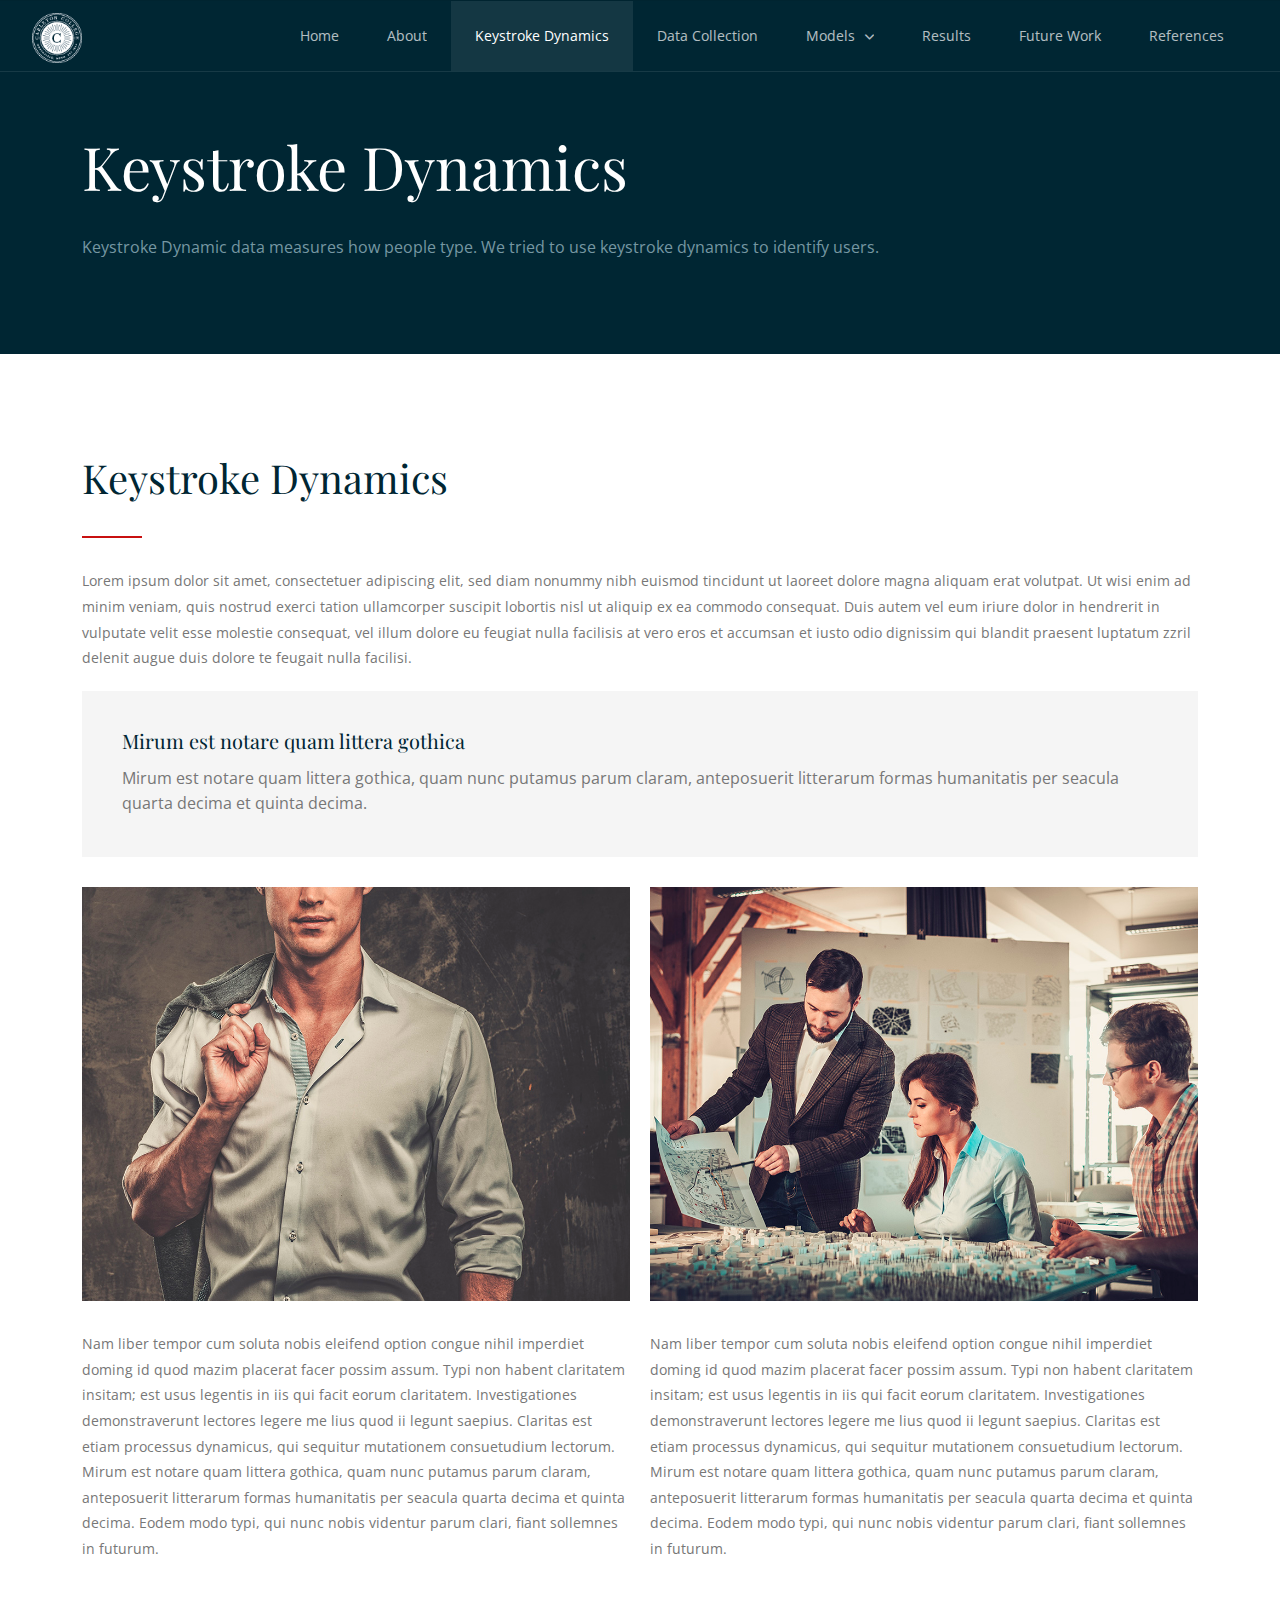
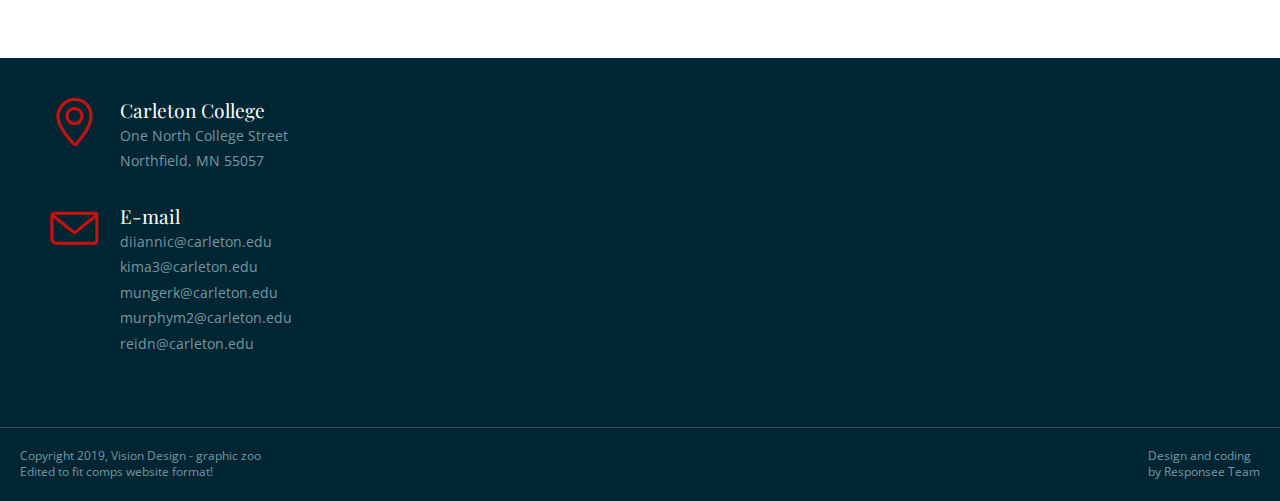
==== commit a1180946: "Initial run of References." ====
--- a/0keystrokes.html
+++ b/0keystrokes.html
@@ -45,6 +45,7 @@
             </li>
             <li><a href="4results.html">Results</a></li>
             <li><a href="5future.html">Future Work</a></li>
+            <li><a href="6references.html">References</a></li>
             <!-- <li><a href="gallery.html">Gallery</a></li> -->
             <!-- <li><a href="contact.html">Contact</a></li> -->
           </ul>
@@ -59,12 +60,12 @@
         <header class="section background-dark">
           <div class="line">        
             <h1 class="text-white margin-top-bottom-40 text-size-60 text-line-height-1">Keystroke Dynamics</h1>
-            <p class="margin-bottom-0 text-size-16">Acts like our introduction</p>
+            <p class="margin-bottom-0 text-size-16">Keystroke Dynamic data measures how people type. We tried to use keystroke dynamics to identify users.</p>
           </div>  
         </header>
         <div class="section background-white"> 
           <div class="line">  
-            <h2 class="text-size-40 margin-bottom-30">Investigationes demonstraverunt lectores</h2>
+            <h2 class="text-size-40 margin-bottom-30">Keystroke Dynamics</h2>
             <hr class="break-small background-primary margin-bottom-30">
             <p>
             Lorem ipsum dolor sit amet, consectetuer adipiscing elit, sed diam nonummy nibh euismod tincidunt ut laoreet dolore magna aliquam erat volutpat. 
--- a/css/components.css
+++ b/css/components.css
@@ -957,5 +957,9 @@
     left: auto;
     right: 121%;
     text-align: right;
-  } 
+  }
+  form { 
+    padding: 5px;
+    display: inline; 
+  }
 }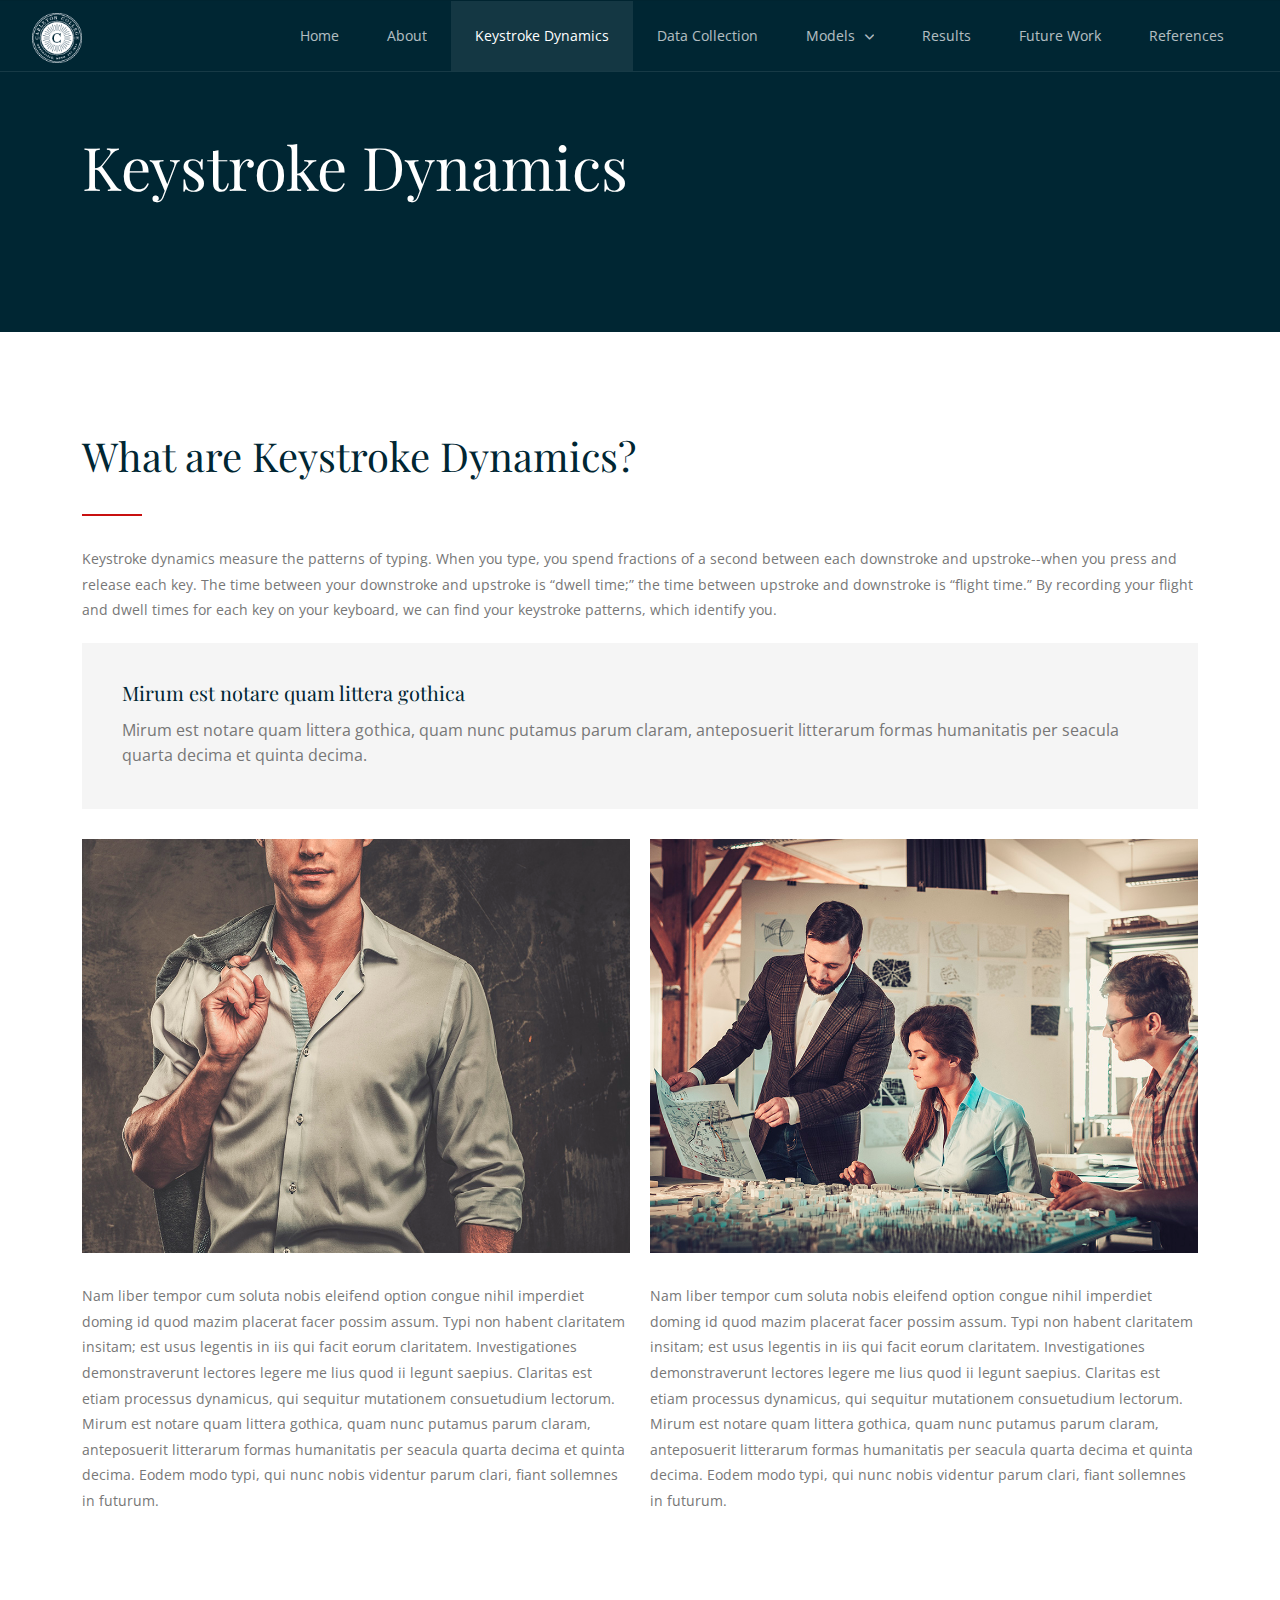
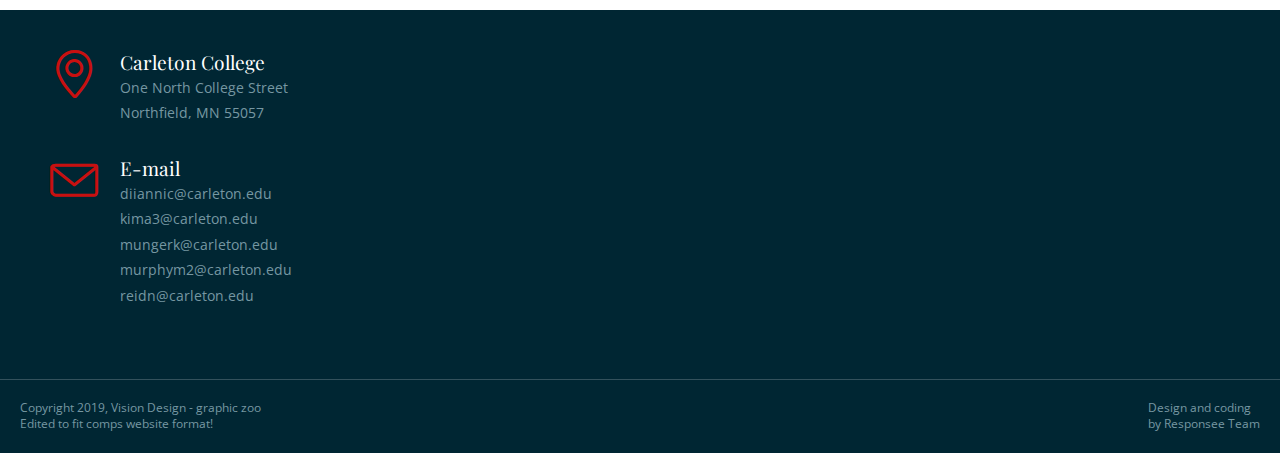
==== commit 6e3f23f1: "Update 0keystrokes.html" ====
--- a/0keystrokes.html
+++ b/0keystrokes.html
@@ -60,18 +60,15 @@
         <header class="section background-dark">
           <div class="line">        
             <h1 class="text-white margin-top-bottom-40 text-size-60 text-line-height-1">Keystroke Dynamics</h1>
-            <p class="margin-bottom-0 text-size-16">Keystroke Dynamic data measures how people type. We tried to use keystroke dynamics to identify users.</p>
+            
           </div>  
         </header>
         <div class="section background-white"> 
           <div class="line">  
-            <h2 class="text-size-40 margin-bottom-30">Keystroke Dynamics</h2>
+            <h2 class="text-size-40 margin-bottom-30">What are Keystroke Dynamics?</h2>
             <hr class="break-small background-primary margin-bottom-30">
             <p>
-            Lorem ipsum dolor sit amet, consectetuer adipiscing elit, sed diam nonummy nibh euismod tincidunt ut laoreet dolore magna aliquam erat volutpat. 
-            Ut wisi enim ad minim veniam, quis nostrud exerci tation ullamcorper suscipit lobortis nisl ut aliquip ex ea commodo consequat. 
-            Duis autem vel eum iriure dolor in hendrerit in vulputate velit esse molestie consequat, vel illum dolore eu feugiat nulla facilisis at vero eros 
-            et accumsan et iusto odio dignissim qui blandit praesent luptatum zzril delenit augue duis dolore te feugait nulla facilisi.
+            Keystroke dynamics measure the patterns of typing. When you type, you spend fractions of a second between each downstroke and upstroke--when you press and release each key. The time between your downstroke and upstroke is “dwell time;” the time between upstroke and downstroke is “flight time.” By recording your flight and dwell times for each key on your keyboard, we can find your keystroke patterns, which identify you.
             </p> 
             <blockquote class="margin-top-bottom-20">
               <h3 class="text-size-20 text-line-height-1 margin-bottom-15">Mirum est notare quam littera gothica</h3>
@@ -179,4 +176,4 @@
 <script type="text/javascript" src="owl-carousel/owl.carousel.js"></script>
 <script type="text/javascript" src="js/template-scripts.js"></script>
 </body>
-</html>+</html>
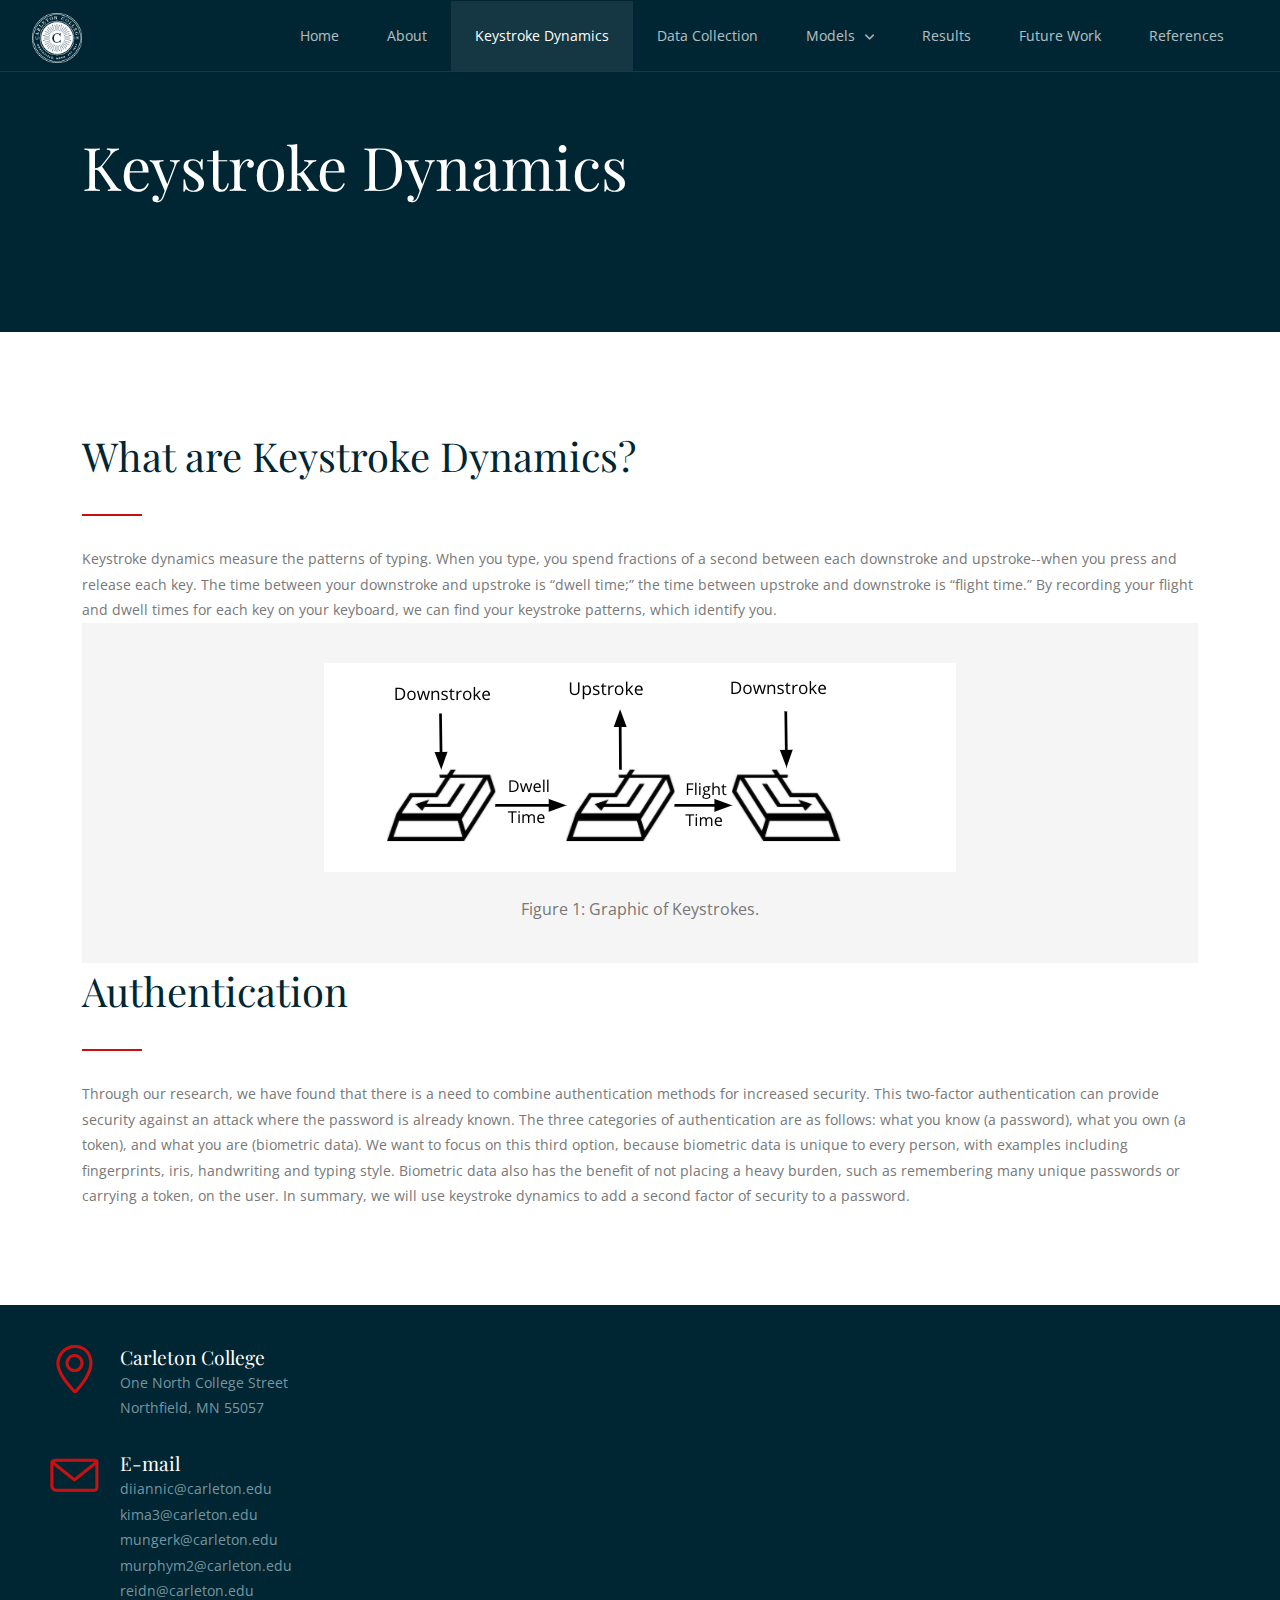
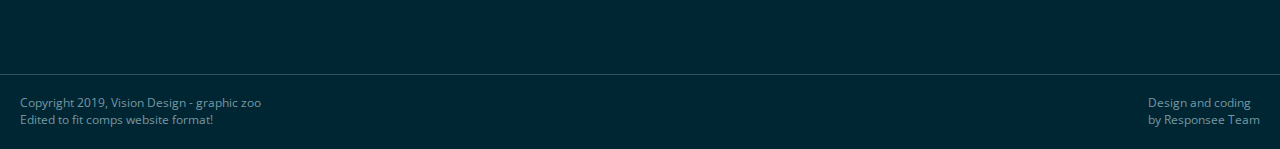
==== commit fc4b022e: "Update 0keystrokes.html" ====
--- a/0keystrokes.html
+++ b/0keystrokes.html
@@ -1,3 +1,4 @@
+
 <!DOCTYPE html>
 <html lang="en-US">
   <head>
@@ -69,36 +70,18 @@
             <hr class="break-small background-primary margin-bottom-30">
             <p>
             Keystroke dynamics measure the patterns of typing. When you type, you spend fractions of a second between each downstroke and upstroke--when you press and release each key. The time between your downstroke and upstroke is “dwell time;” the time between upstroke and downstroke is “flight time.” By recording your flight and dwell times for each key on your keyboard, we can find your keystroke patterns, which identify you.
+            
             </p> 
-            <blockquote class="margin-top-bottom-20">
-              <h3 class="text-size-20 text-line-height-1 margin-bottom-15">Mirum est notare quam littera gothica</h3>
-              Mirum est notare quam littera gothica, quam nunc putamus parum claram, anteposuerit litterarum formas humanitatis per seacula quarta decima et quinta decima.
+            <blockquote>
+            <img class="center margin-left-right-auto display-block"src="img/Key_stroke_visual.jpg" alt="">
+            <center><br>Figure 1: Graphic of Keystrokes.</center>
             </blockquote>
-            
-            <div class="line margin-top-30">
-              <div class="margin">
-                <div class="s-12 m-6 l-6">
-                  <img src="img/img-01.jpg" alt="">
-                  <p class="margin-top-30">
-                  Nam liber tempor cum soluta nobis eleifend option congue nihil imperdiet doming id quod mazim placerat facer possim assum. Typi non habent claritatem insitam; 
-                  est usus legentis in iis qui facit eorum claritatem. Investigationes demonstraverunt lectores legere me lius quod ii legunt saepius. 
-                  Claritas est etiam processus dynamicus, qui sequitur mutationem consuetudium lectorum. Mirum est notare quam littera gothica, quam nunc 
-                  putamus parum claram, anteposuerit litterarum formas humanitatis per seacula quarta decima et quinta decima. Eodem modo typi, qui nunc 
-                  nobis videntur parum clari, fiant sollemnes in futurum.
-                  </p>
-                </div>
-                <div class="s-12 m-6 l-6">
-                  <img src="img/img-02.jpg" alt="">
-                  <p class="margin-top-30">
-                  Nam liber tempor cum soluta nobis eleifend option congue nihil imperdiet doming id quod mazim placerat facer possim assum. Typi non habent claritatem insitam; 
-                  est usus legentis in iis qui facit eorum claritatem. Investigationes demonstraverunt lectores legere me lius quod ii legunt saepius. 
-                  Claritas est etiam processus dynamicus, qui sequitur mutationem consuetudium lectorum. Mirum est notare quam littera gothica, quam nunc 
-                  putamus parum claram, anteposuerit litterarum formas humanitatis per seacula quarta decima et quinta decima. Eodem modo typi, qui nunc 
-                  nobis videntur parum clari, fiant sollemnes in futurum.
-                  </p>
-                </div>
-              </div>
-            </div>      
+            <h2 class="text-size-40 margin-bottom-30">Authentication</h2>
+            <hr class="break-small background-primary margin-bottom-30">
+            <p>
+            Through our research, we have found that there is a need to combine authentication methods for increased security. This two-factor authentication can provide security against an attack where the password is already known. The three categories of authentication are as follows: what you know (a password), what you own (a token), and what you are (biometric data). We want to focus on this third option, because biometric data is unique to every person, with examples including fingerprints, iris, handwriting and typing style. Biometric data also has the benefit of not placing a heavy burden, such as remembering many unique passwords or carrying a token, on the user. In summary, we will use keystroke dynamics to add a second factor of security to a password.
+            </p> 
+
           </div>
         </div> 
       </article>
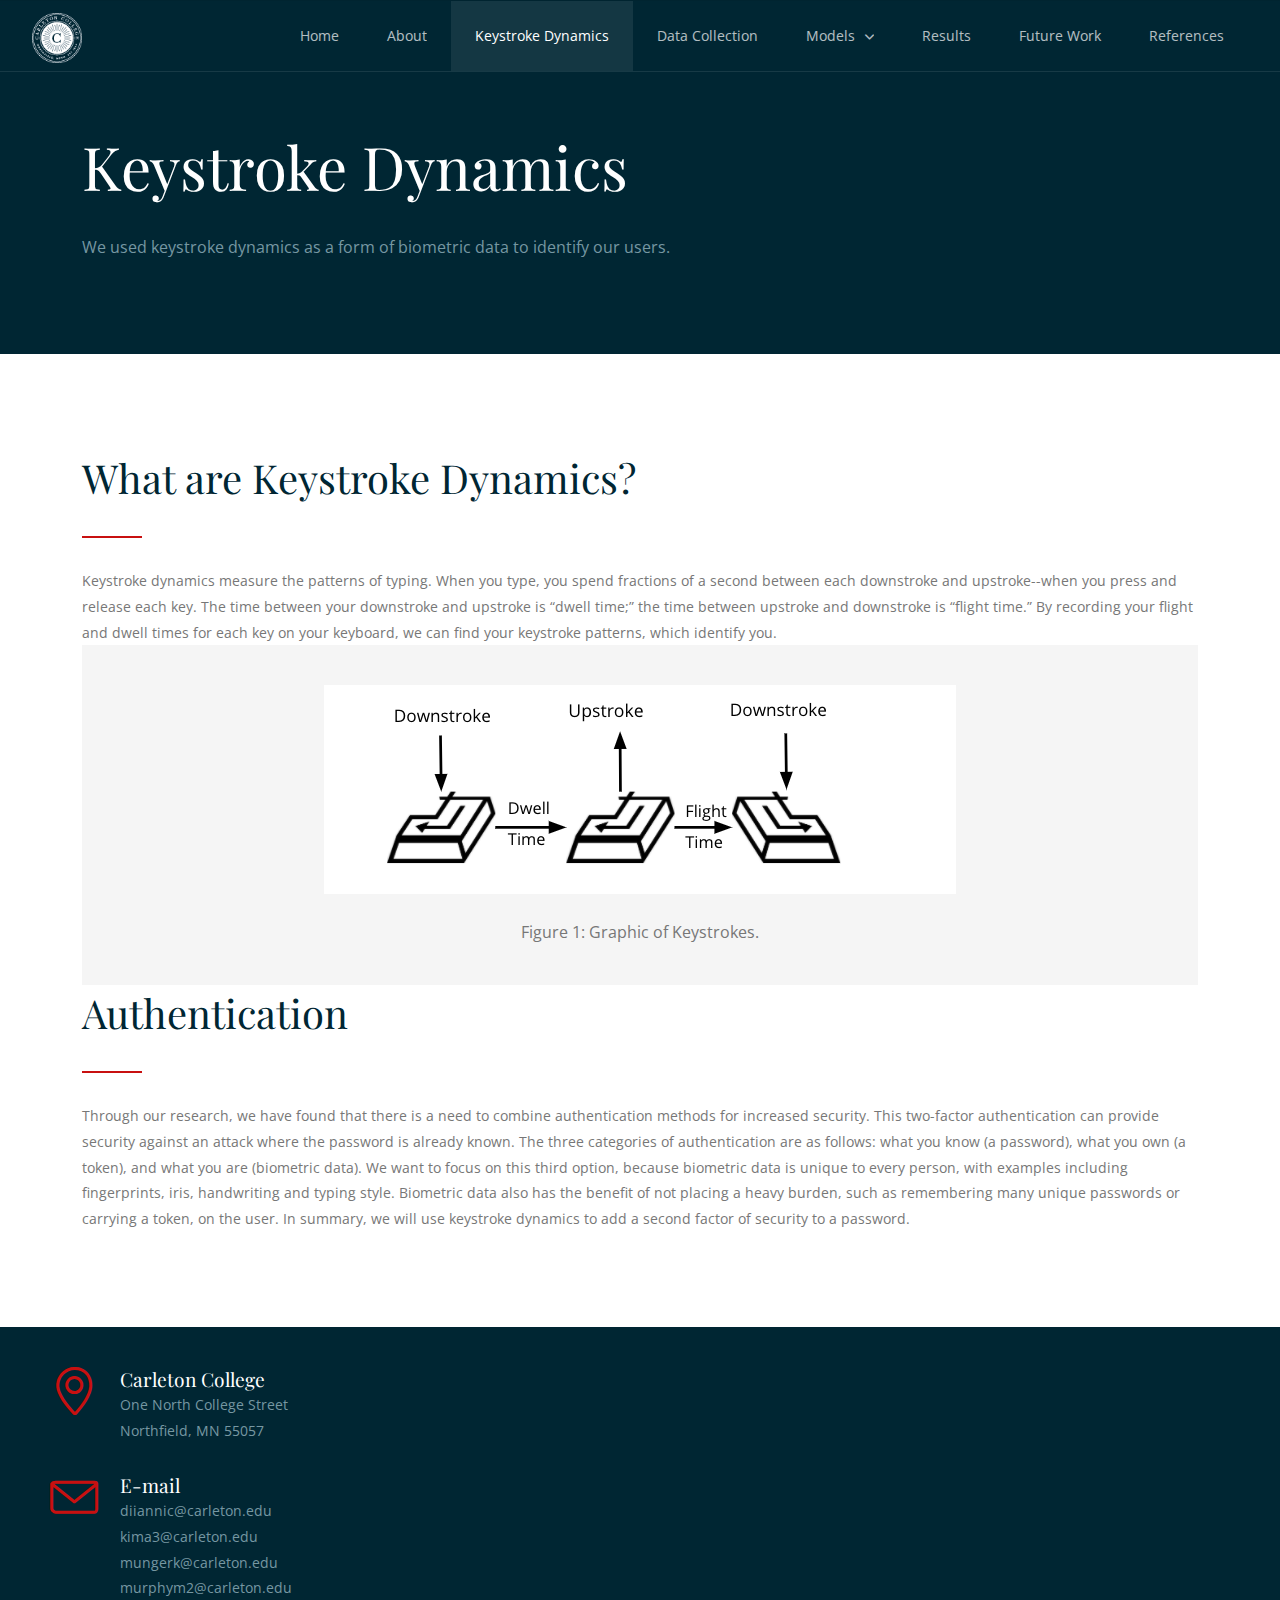
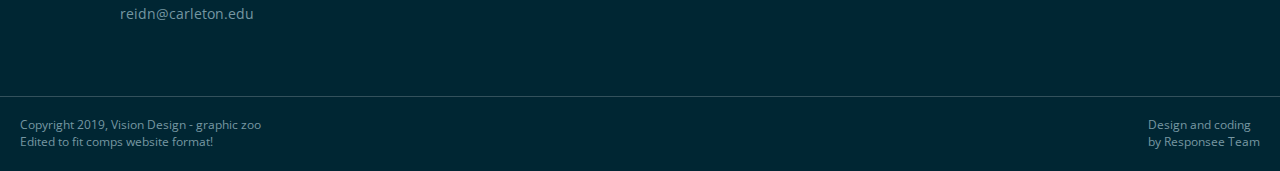
==== commit 26e16839: "Update 0keystrokes.html" ====
--- a/0keystrokes.html
+++ b/0keystrokes.html
@@ -61,7 +61,7 @@
         <header class="section background-dark">
           <div class="line">        
             <h1 class="text-white margin-top-bottom-40 text-size-60 text-line-height-1">Keystroke Dynamics</h1>
-            
+            <p class="margin-bottom-0 text-size-16">We used keystroke dynamics as a form of biometric data to identify our users.</p>
           </div>  
         </header>
         <div class="section background-white"> 
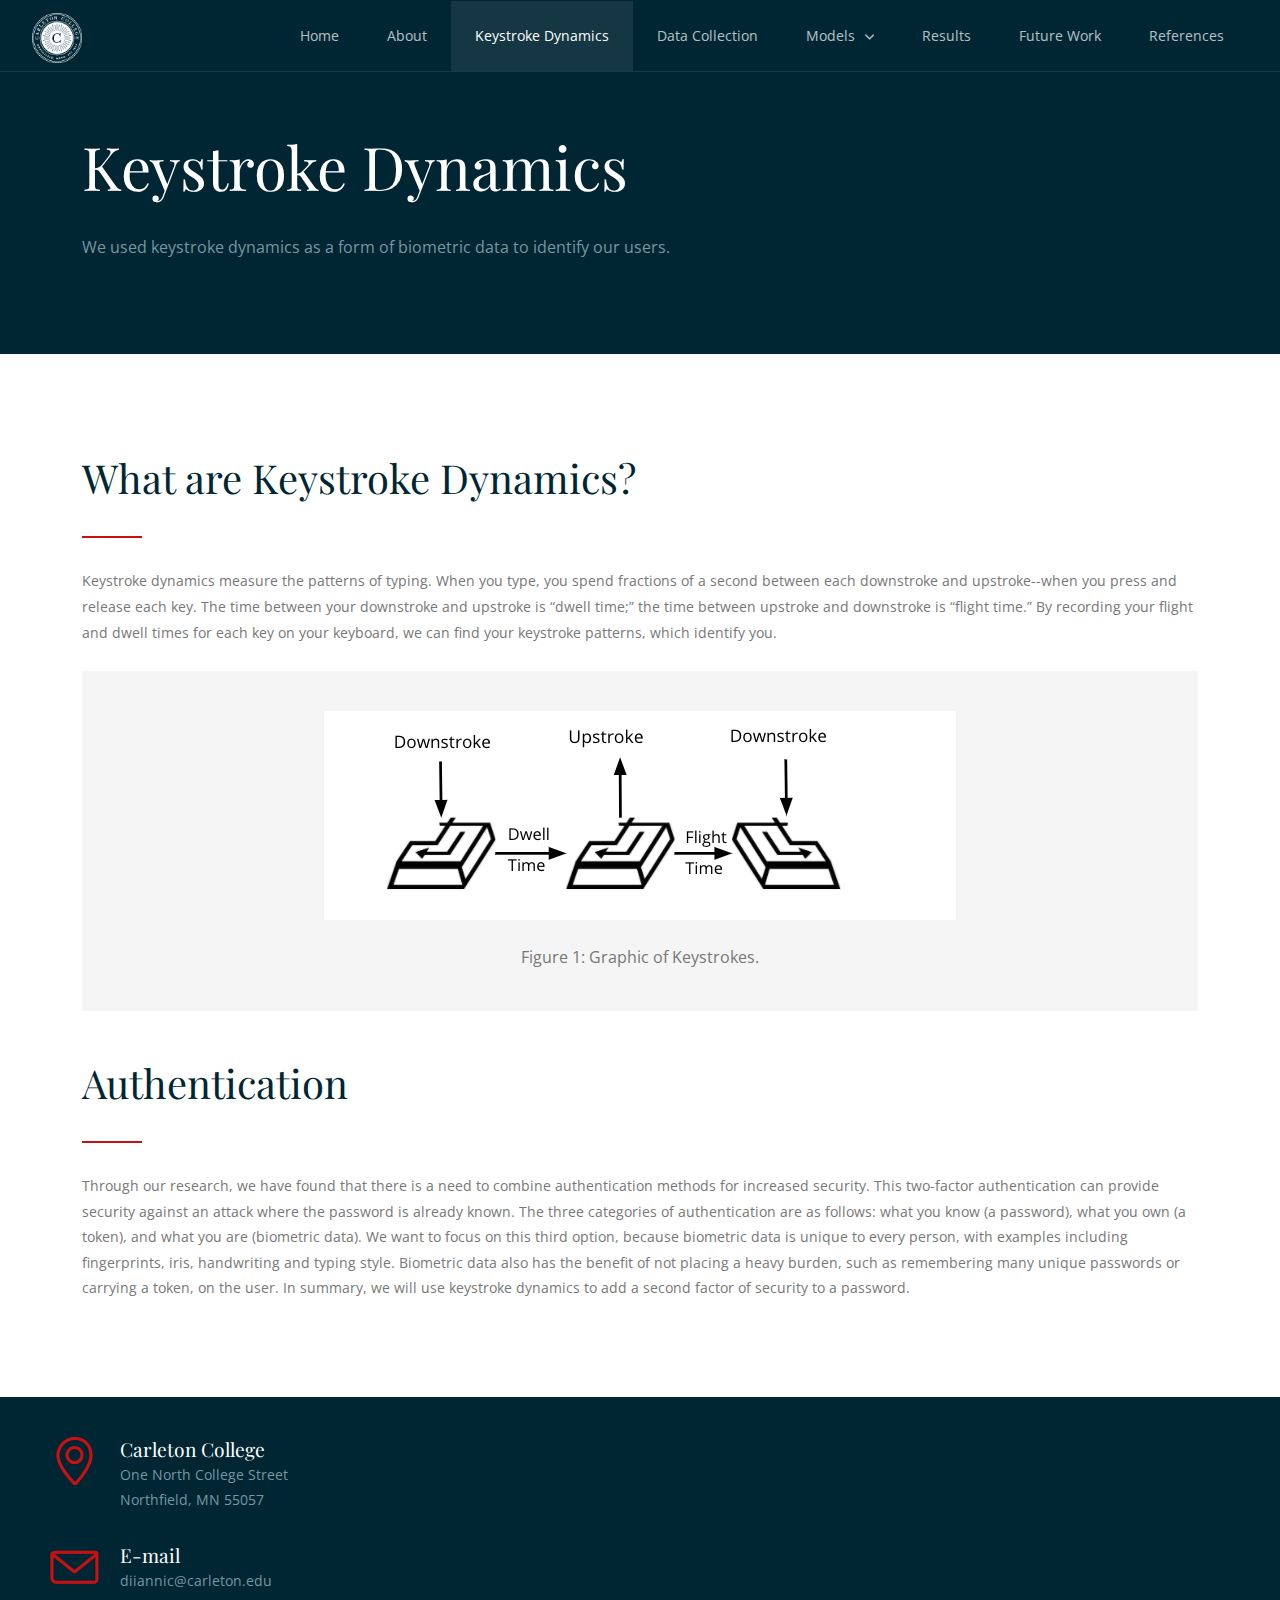
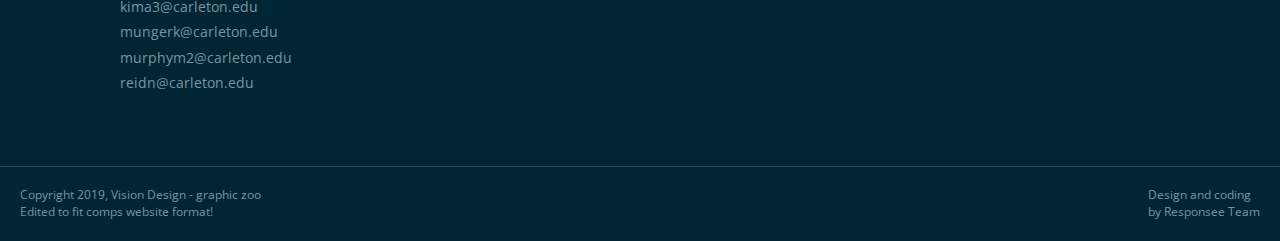
==== commit c29434a0: "made something that looks like an abstract" ====
--- a/0keystrokes.html
+++ b/0keystrokes.html
@@ -70,18 +70,19 @@
             <hr class="break-small background-primary margin-bottom-30">
             <p>
             Keystroke dynamics measure the patterns of typing. When you type, you spend fractions of a second between each downstroke and upstroke--when you press and release each key. The time between your downstroke and upstroke is “dwell time;” the time between upstroke and downstroke is “flight time.” By recording your flight and dwell times for each key on your keyboard, we can find your keystroke patterns, which identify you.
-            
+            <br><br>
             </p> 
             <blockquote>
             <img class="center margin-left-right-auto display-block"src="img/Key_stroke_visual.jpg" alt="">
             <center><br>Figure 1: Graphic of Keystrokes.</center>
             </blockquote>
+            <br><br>
             <h2 class="text-size-40 margin-bottom-30">Authentication</h2>
             <hr class="break-small background-primary margin-bottom-30">
             <p>
             Through our research, we have found that there is a need to combine authentication methods for increased security. This two-factor authentication can provide security against an attack where the password is already known. The three categories of authentication are as follows: what you know (a password), what you own (a token), and what you are (biometric data). We want to focus on this third option, because biometric data is unique to every person, with examples including fingerprints, iris, handwriting and typing style. Biometric data also has the benefit of not placing a heavy burden, such as remembering many unique passwords or carrying a token, on the user. In summary, we will use keystroke dynamics to add a second factor of security to a password.
             </p> 
-
+            
           </div>
         </div> 
       </article>
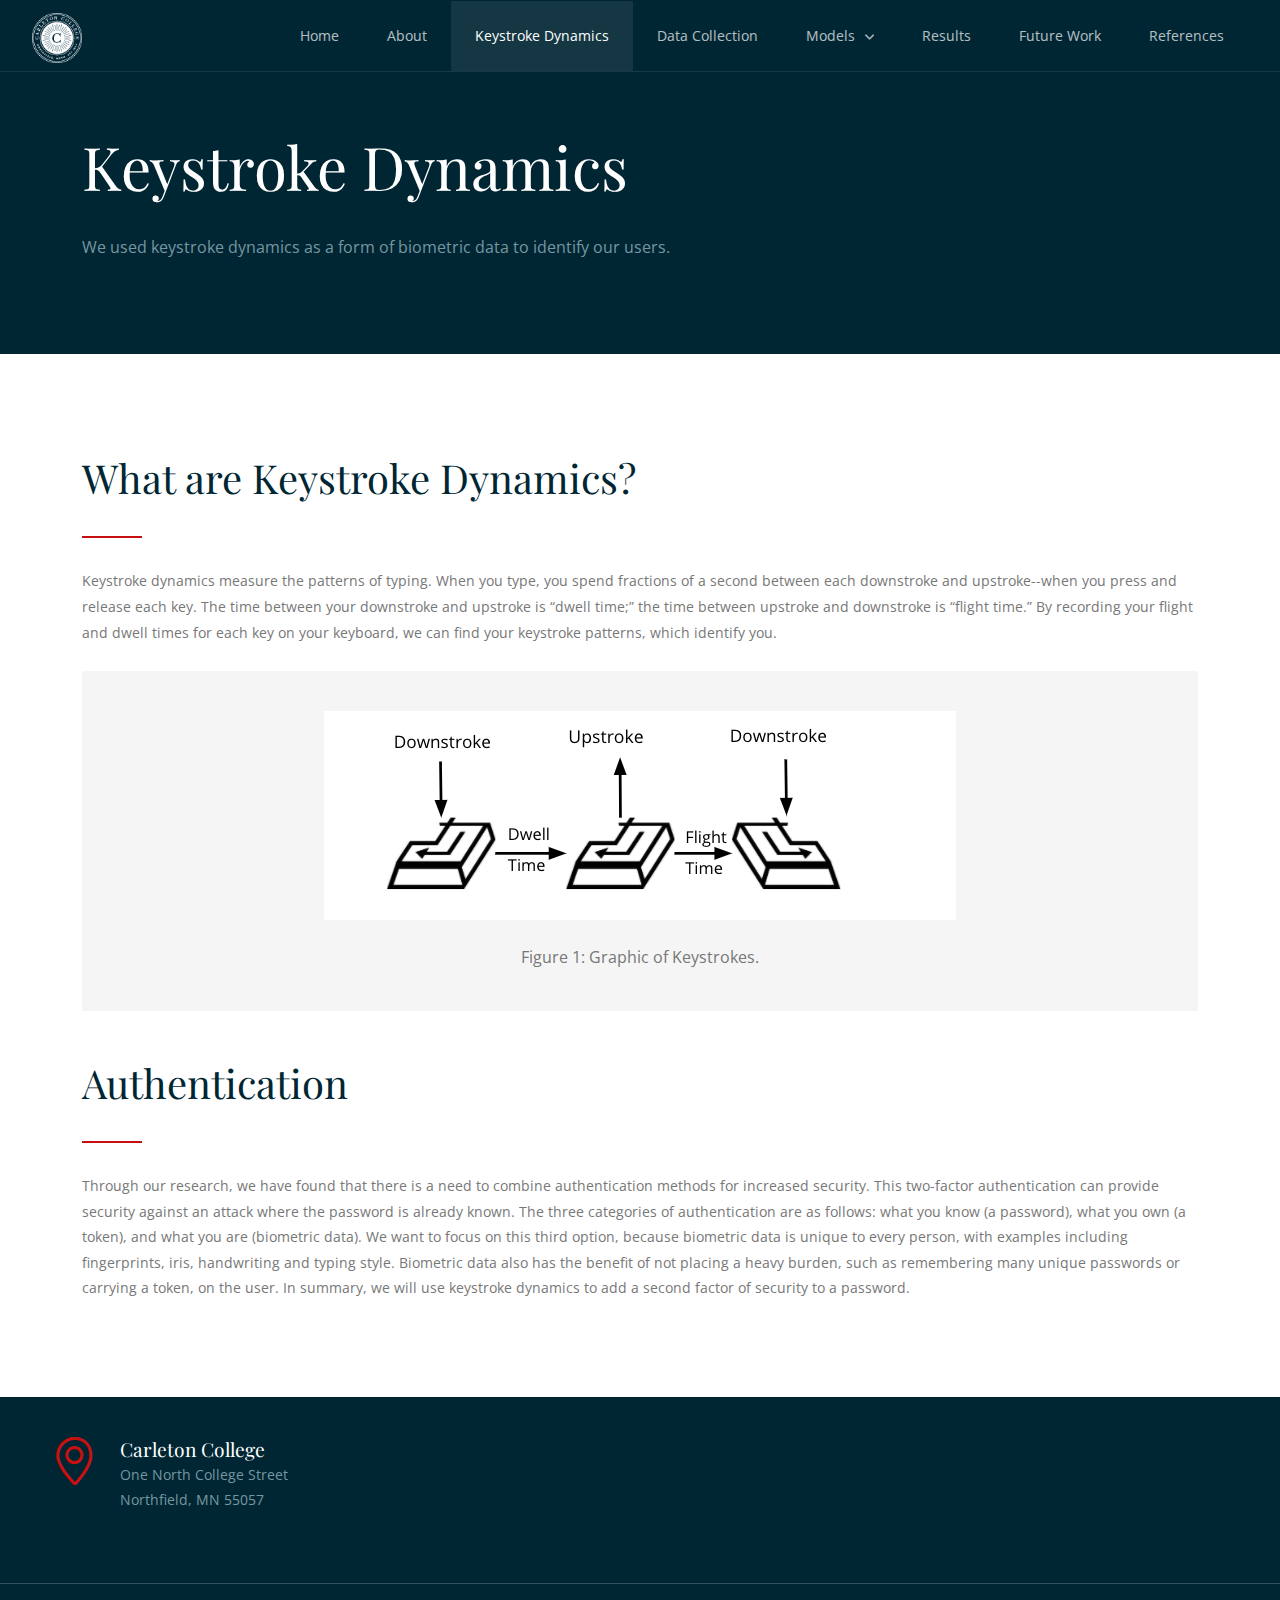
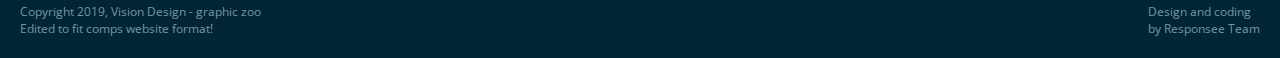
==== commit 4e482b96: "changed about page" ====
--- a/0keystrokes.html
+++ b/0keystrokes.html
@@ -88,76 +88,78 @@
       </article>
     </main>
     
-   <!-- FOOTER -->
-   <footer>
-    <!-- Contact Us
-    <div class="background-primary padding text-center">
-      <p class="h1">Contact Us: 0800 787 787</p>                                                                        
-    </div>
-     -->
-    <!-- Main Footer -->
-    <section class="background-dark full-width">
-      <!-- Map
-      <div class="s-12 m-12 l-6 margin-m-bottom-2x">
-        <div class="s-12 grayscale center">  	  
-          <iframe src="https://www.google.com/maps/embed?pb=!1m14!1m12!1m3!1d1459734.5702753505!2d16.91089086619977!3d48.577103681657675!2m3!1f0!2f0!3f0!3m2!1i1024!2i768!4f13.1!5e0!3m2!1ssk!2ssk!4v1457640551761" width="100%" height="450" frameborder="0" style="border:0"></iframe>
-        </div>
-      </div> -->
+     <!-- FOOTER -->
+     <footer>
+      <!-- Contact Us
+      <div class="background-primary padding text-center">
+        <p class="h1">Contact Us: 0800 787 787</p>                                                                        
+      </div>
+       -->
+      <!-- Main Footer -->
+      <section class="background-dark full-width">
+        <!-- Map
+        <div class="s-12 m-12 l-6 margin-m-bottom-2x">
+          <div class="s-12 grayscale center">  	  
+            <iframe src="https://www.google.com/maps/embed?pb=!1m14!1m12!1m3!1d1459734.5702753505!2d16.91089086619977!3d48.577103681657675!2m3!1f0!2f0!3f0!3m2!1i1024!2i768!4f13.1!5e0!3m2!1ssk!2ssk!4v1457640551761" width="100%" height="450" frameborder="0" style="border:0"></iframe>
+          </div>
+        </div> -->
+        
+        <!-- Collumn 2 -->
+        <div class="s-12 m-12 l-6 margin-m-bottom-2x">
+          <div class="padding-2x">
+            <div class="line">              
+              <div class="float-left">
+                  <i class="icon-sli-location-pin text-primary icon3x"></i>
+                </div>
+                <div class="margin-left-70 margin-bottom-30">
+                  <h3 class="margin-bottom-0">Carleton College</h3>
+                  <p>One North College Street<br>
+                    Northfield, MN 55057
+                  </p>               
+                </div>
+                <!-- <div class="float-left">
+                  <i class="icon-sli-envelope text-primary icon3x"></i>
+                </div> -->
+                <!-- <div class="margin-left-70 margin-bottom-30">
+                  <h3 class="margin-bottom-0">E-mail</h3>
+                  <p>diiannic@carleton.edu<br>
+                     kima3@carleton.edu<br>
+                     mungerk@carleton.edu<br>
+                     murphym2@carleton.edu<br>
+                     reidn@carleton.edu
+                  </p>              
+                </div> -->
+                <!-- <div class="float-left">
+                  <i class="icon-sli-phone text-primary icon3x"></i>
+                </div> -->
+                <!-- <div class="margin-left-70">
+                  <h3 class="margin-bottom-0">Phone Numbers</h3>
+                  <p>0800 4521 800 50<br>
+                     0450 5896 625 16<br>
+                     0798 6546 465 15
+                  </p>             
+                </div> -->
+            </div>
+          </div>
+        </div>  
+      </section>
+
       
-      <!-- Collumn 2 -->
-      <div class="s-12 m-12 l-6 margin-m-bottom-2x">
-        <div class="padding-2x">
-          <div class="line">              
-            <div class="float-left">
-                <i class="icon-sli-location-pin text-primary icon3x"></i>
-              </div>
-              <div class="margin-left-70 margin-bottom-30">
-                <h3 class="margin-bottom-0">Carleton College</h3>
-                <p>One North College Street<br>
-                  Northfield, MN 55057
-                </p>               
-              </div>
-              <div class="float-left">
-                <i class="icon-sli-envelope text-primary icon3x"></i>
-              </div>
-              <div class="margin-left-70 margin-bottom-30">
-                <h3 class="margin-bottom-0">E-mail</h3>
-                <p>diiannic@carleton.edu<br>
-                   kima3@carleton.edu<br>
-                   mungerk@carleton.edu<br>
-                   murphym2@carleton.edu<br>
-                   reidn@carleton.edu
-                </p>              
-              </div>
-              <!-- <div class="float-left">
-                <i class="icon-sli-phone text-primary icon3x"></i>
-              </div> -->
-              <!-- <div class="margin-left-70">
-                <h3 class="margin-bottom-0">Phone Numbers</h3>
-                <p>0800 4521 800 50<br>
-                   0450 5896 625 16<br>
-                   0798 6546 465 15
-                </p>             
-              </div> -->
-          </div>
-        </div>
-      </div>  
+      <hr class="break margin-top-bottom-0" style="border-color: rgba(0, 38, 51, 0.80);">
+      
+    <!-- Bottom Footer -->
+    <section class="padding background-dark full-width">
+      <div class="s-12 l-6">
+        <p class="text-size-12">Copyright 2019, Vision Design - graphic zoo <br> Edited to fit comps website format!</p>
+        <!-- <p class="text-size-12">All images have been purchased from Bigstock. Do not use the images in your website.</p> -->
+      </div>
+      <div class="s-12 l-6">
+        <a class="right text-size-12" href="http://www.myresponsee.com" title="Responsee - lightweight responsive framework">Design and coding<br> by Responsee Team</a>
+      </div>
     </section>
-    <hr class="break margin-top-bottom-0" style="border-color: rgba(0, 38, 51, 0.80);">
-    
-  <!-- Bottom Footer -->
-  <section class="padding background-dark full-width">
-    <div class="s-12 l-6">
-      <p class="text-size-12">Copyright 2019, Vision Design - graphic zoo <br> Edited to fit comps website format!</p>
-      <!-- <p class="text-size-12">All images have been purchased from Bigstock. Do not use the images in your website.</p> -->
-    </div>
-    <div class="s-12 l-6">
-      <a class="right text-size-12" href="http://www.myresponsee.com" title="Responsee - lightweight responsive framework">Design and coding<br> by Responsee Team</a>
-    </div>
-  </section>
-</footer>
-<script type="text/javascript" src="js/responsee.js"></script>
-<script type="text/javascript" src="owl-carousel/owl.carousel.js"></script>
-<script type="text/javascript" src="js/template-scripts.js"></script>
+  </footer>
+  <script type="text/javascript" src="js/responsee.js"></script>
+  <script type="text/javascript" src="owl-carousel/owl.carousel.js"></script>
+  <script type="text/javascript" src="js/template-scripts.js"></script>
 </body>
 </html>
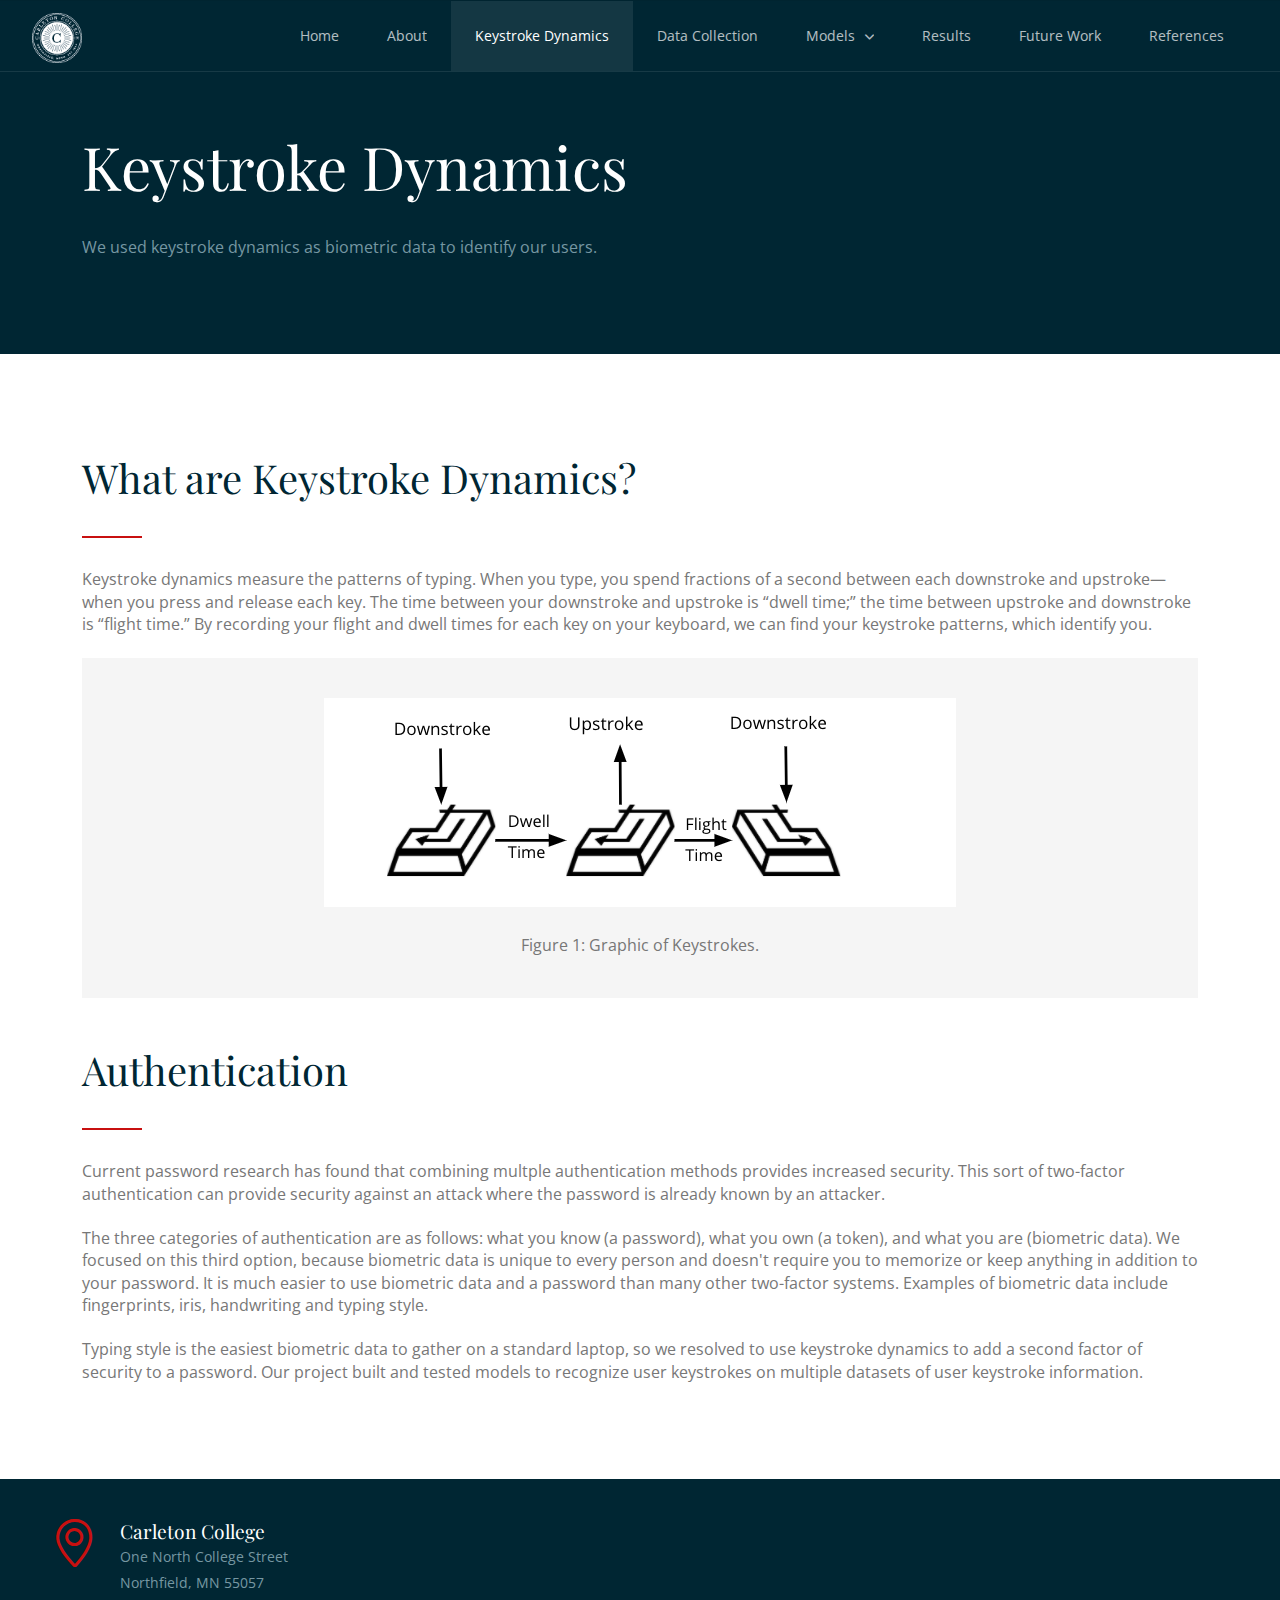
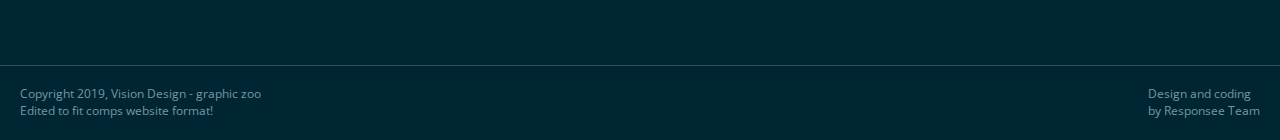
==== commit ee335bb6: "Changing sizes of fonts to be consistent." ====
--- a/0keystrokes.html
+++ b/0keystrokes.html
@@ -61,15 +61,20 @@
         <header class="section background-dark">
           <div class="line">        
             <h1 class="text-white margin-top-bottom-40 text-size-60 text-line-height-1">Keystroke Dynamics</h1>
-            <p class="margin-bottom-0 text-size-16">We used keystroke dynamics as a form of biometric data to identify our users.</p>
+            <p class="margin-bottom-0 text-size-16">We used keystroke dynamics as biometric data to identify our users.</p>
           </div>  
         </header>
         <div class="section background-white"> 
           <div class="line">  
             <h2 class="text-size-40 margin-bottom-30">What are Keystroke Dynamics?</h2>
             <hr class="break-small background-primary margin-bottom-30">
-            <p>
-            Keystroke dynamics measure the patterns of typing. When you type, you spend fractions of a second between each downstroke and upstroke--when you press and release each key. The time between your downstroke and upstroke is “dwell time;” the time between upstroke and downstroke is “flight time.” By recording your flight and dwell times for each key on your keyboard, we can find your keystroke patterns, which identify you.
+            <p class="margin-bottom-0 text-size-16">
+            Keystroke dynamics measure the patterns of typing. 
+            When you type, you spend fractions of a second between each downstroke and 
+            upstroke&mdash;when you press and release each key. The time between your downstroke
+            and upstroke is “dwell time;” the time between upstroke and downstroke is “flight time.” 
+            By recording your flight and dwell times for each key on your keyboard, we can find your
+            keystroke patterns, which identify you.
             <br><br>
             </p> 
             <blockquote>
@@ -79,8 +84,23 @@
             <br><br>
             <h2 class="text-size-40 margin-bottom-30">Authentication</h2>
             <hr class="break-small background-primary margin-bottom-30">
-            <p>
-            Through our research, we have found that there is a need to combine authentication methods for increased security. This two-factor authentication can provide security against an attack where the password is already known. The three categories of authentication are as follows: what you know (a password), what you own (a token), and what you are (biometric data). We want to focus on this third option, because biometric data is unique to every person, with examples including fingerprints, iris, handwriting and typing style. Biometric data also has the benefit of not placing a heavy burden, such as remembering many unique passwords or carrying a token, on the user. In summary, we will use keystroke dynamics to add a second factor of security to a password.
+            <p class="margin-bottom-0 text-size-16">
+            Current password research has found that combining multple authentication methods provides 
+            increased security. This sort of two-factor authentication can provide security against an attack where 
+            the password is already known by an attacker. </p>
+            <br>
+            <p class="margin-bottom-0 text-size-16">
+            The three categories of authentication are as follows: what you know (a password), 
+            what you own (a token), and what you are (biometric data). We focused on this 
+            third option, because biometric data is unique to every person and doesn't require you 
+            to memorize or keep anything in addition to your password. It is much easier to use biometric
+            data and a password than many other two-factor systems. Examples of biometric data 
+            include fingerprints, iris, handwriting and typing style.</p>
+            <br>
+            <p class="margin-bottom-0 text-size-16">Typing style is the easiest biometric data to 
+            gather on a standard laptop, so we resolved to use keystroke dynamics to add a 
+            second factor of security to a password. Our project built and tested models to recognize
+            user keystrokes on multiple datasets of user keystroke information.
             </p> 
             
           </div>
